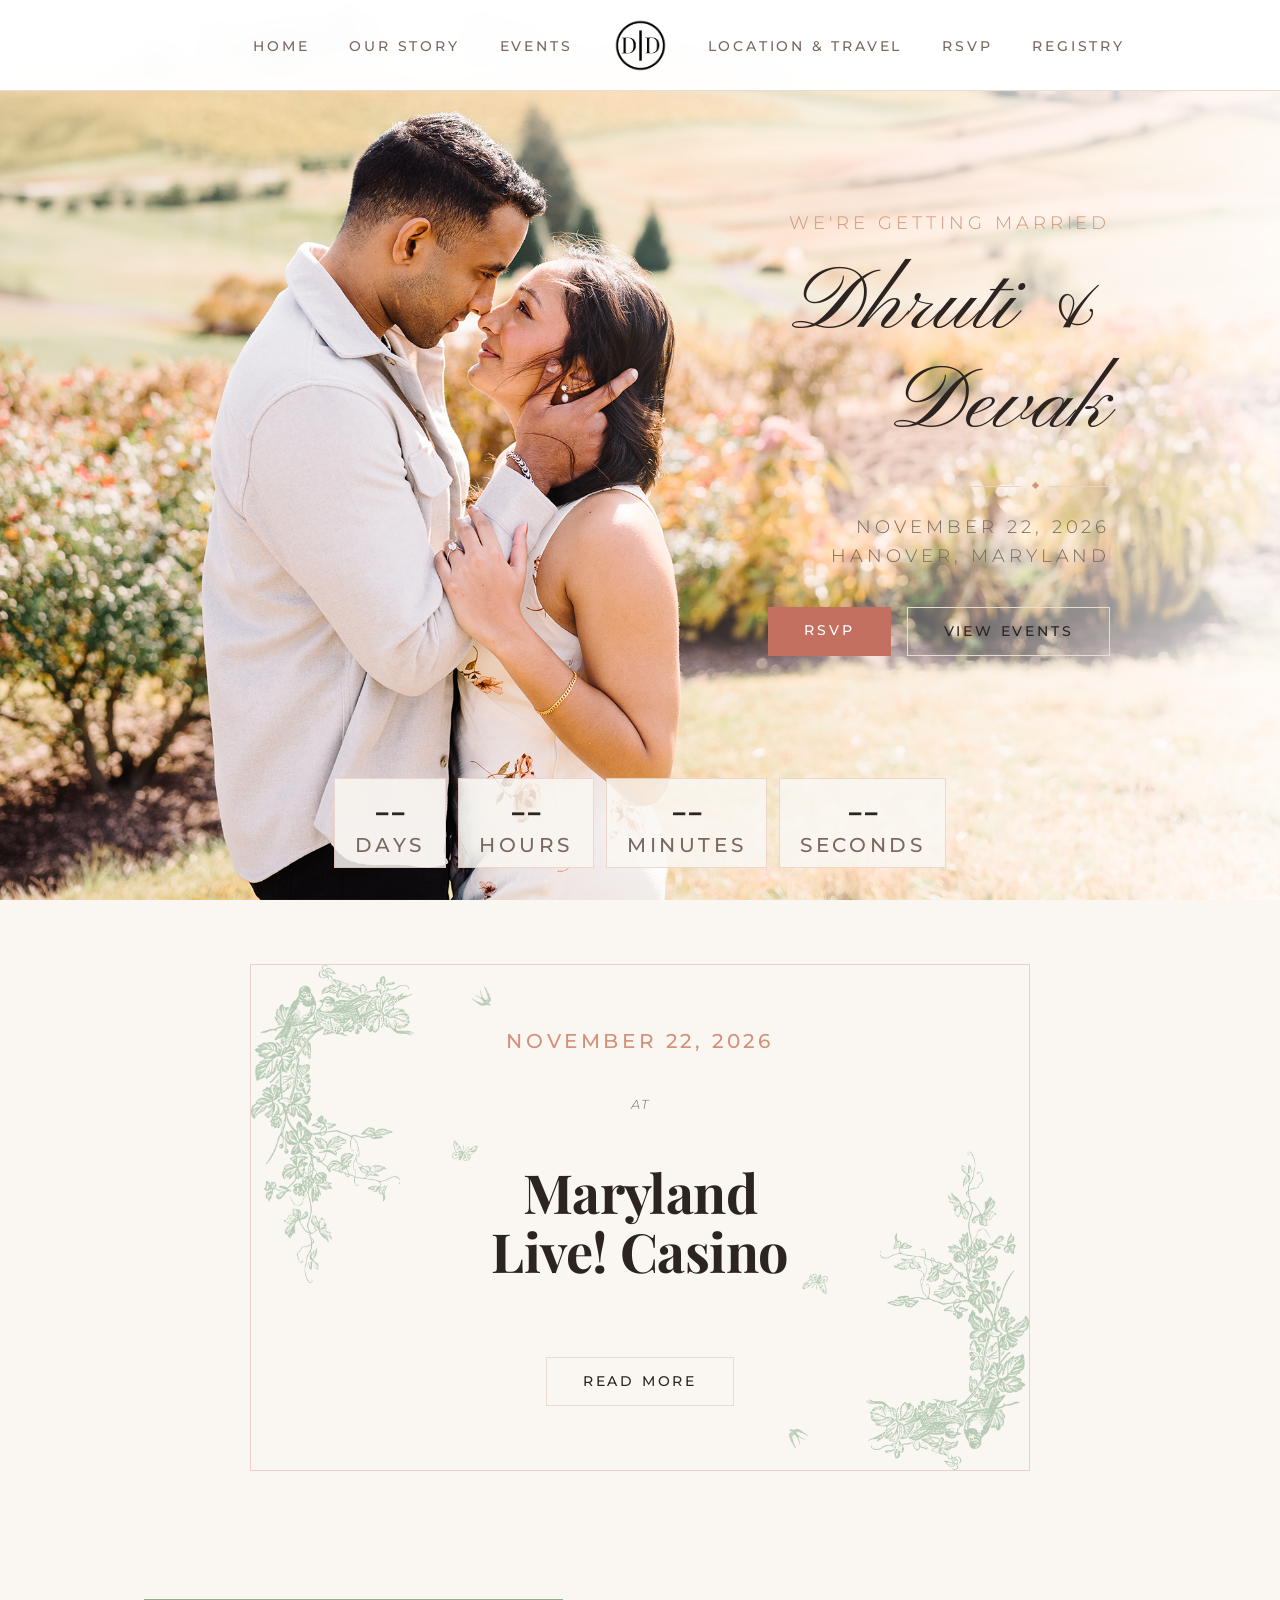
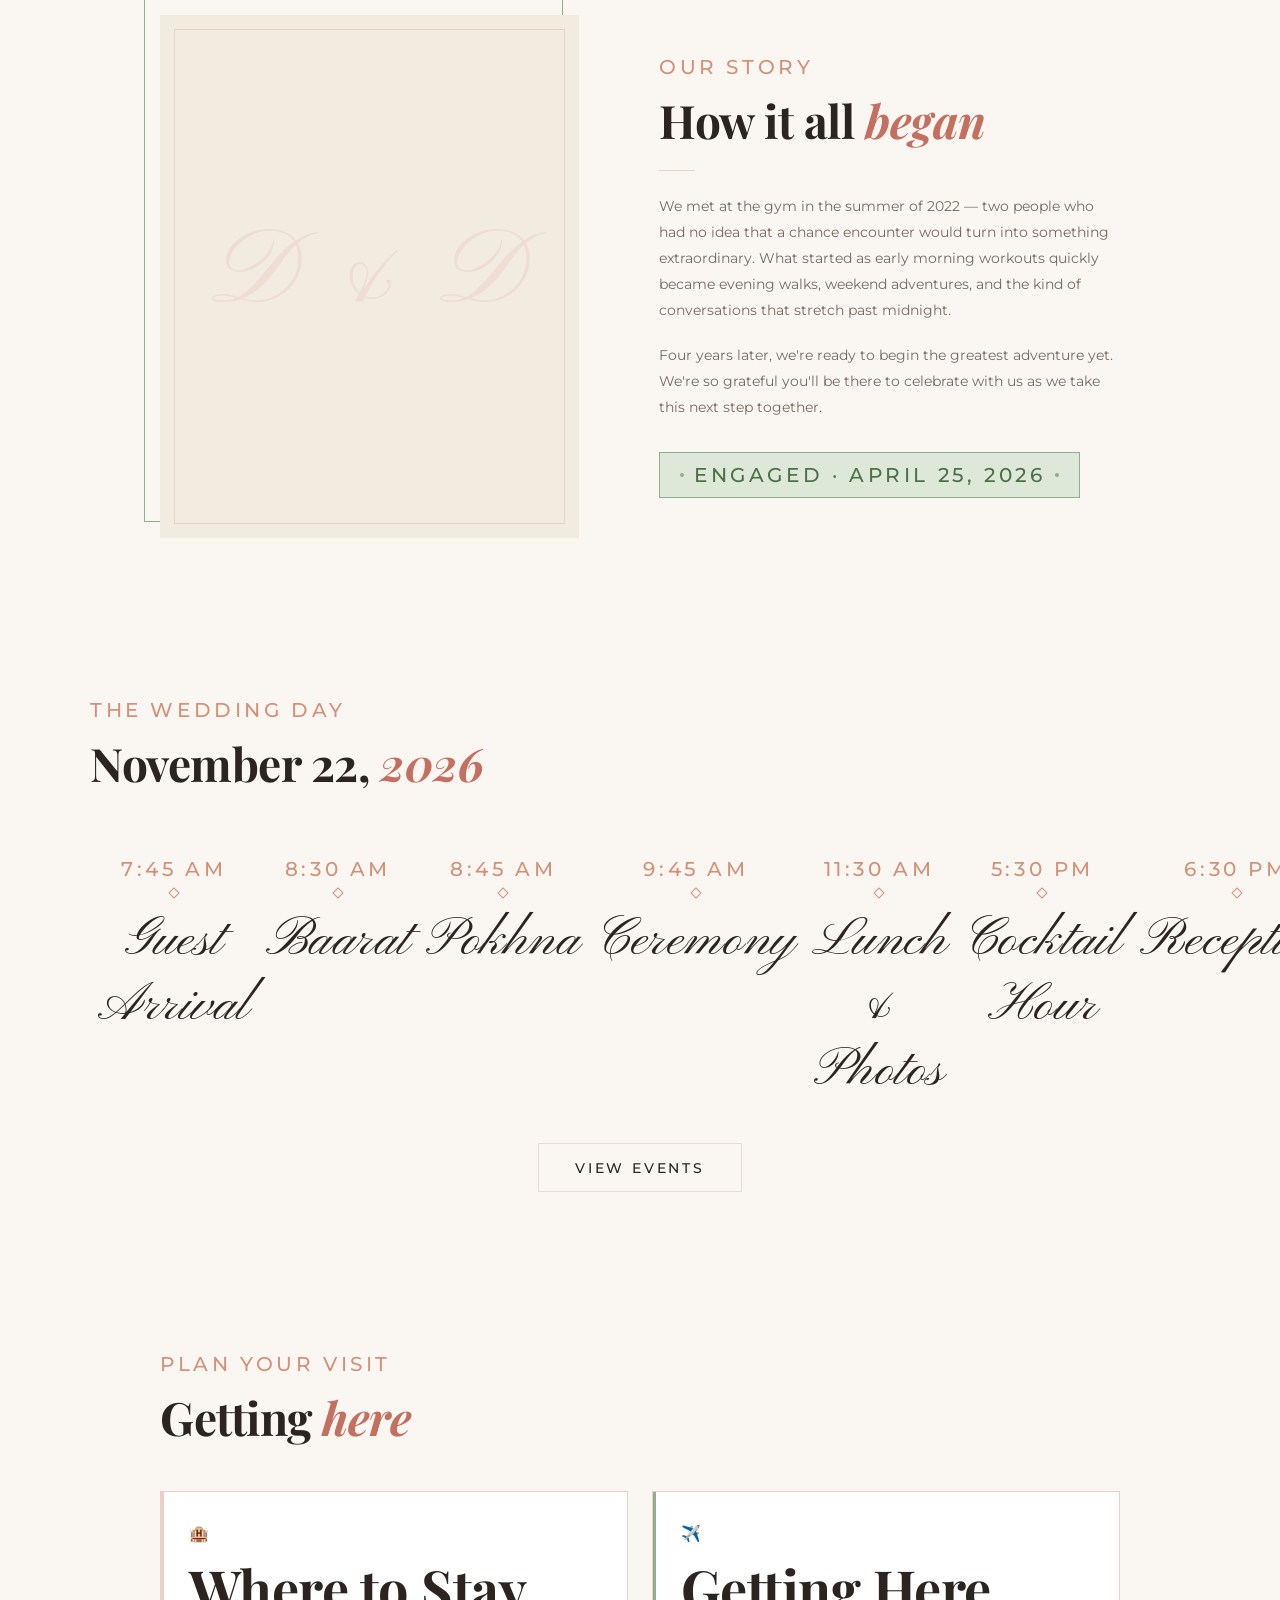
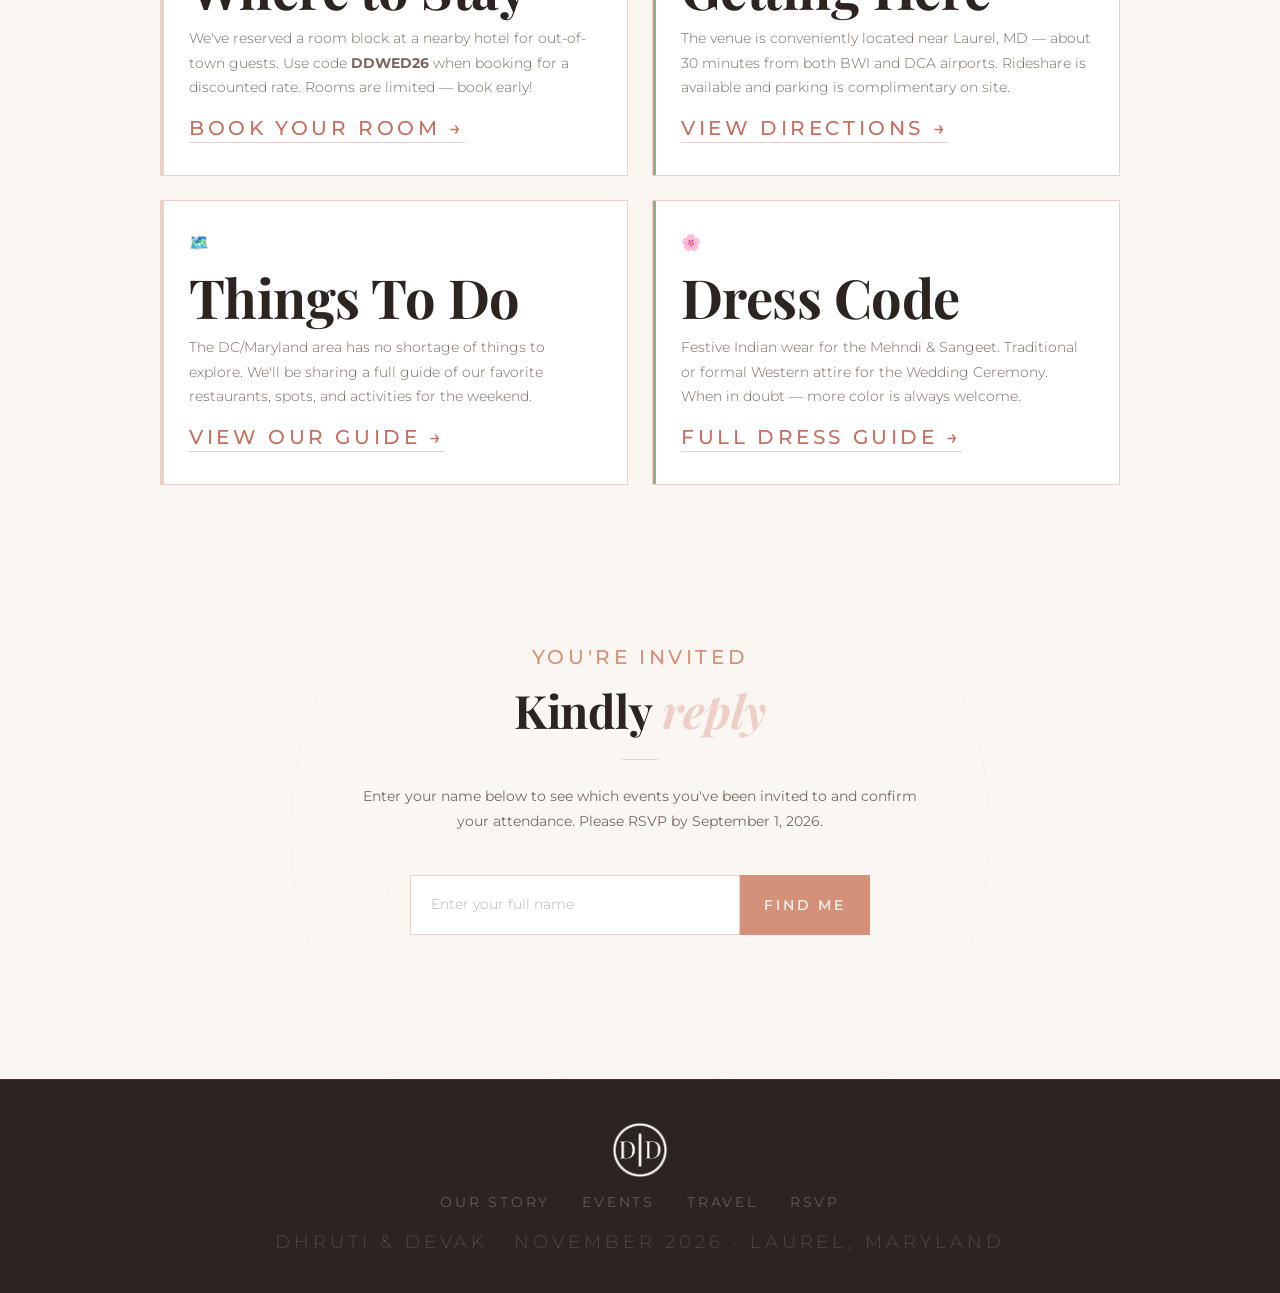
==== index.html @ 5deb4e86 "Added RSVP Events and Styling" ====
<!DOCTYPE html>
<html lang="en">
<head>
  <meta charset="UTF-8">
  <meta name="viewport" content="width=device-width, initial-scale=1.0">
  <title>Dhruti &amp; Devak</title>

  <link rel="preconnect" href="https://fonts.googleapis.com">
  <link rel="preconnect" href="https://fonts.gstatic.com" crossorigin>

  <link rel="stylesheet" href="css/styles.css">
  <link rel="stylesheet" href="css/index.css">
</head>
<body>

  <!-- NAV -->
  <nav>
    <ul class="nav-links nav-links--left">
      <li><a href="index.html" class="nav-link">Home</a></li>
      <li><a href="#story" class="nav-link">Our Story</a></li>
      <li><a href="events.html" class="nav-link">Events</a></li>
    </ul>
    <a href="#" class="nav-logo"><img src="images/gallery/logo.png" alt="D & D"></a>
    <ul class="nav-links nav-links--right">
      <li><a href="#travel" class="nav-link">Location &amp; Travel</a></li>
      <li><a href="rsvp.html" class="nav-link">RSVP</a></li>
      <li><a href="rsvp.html" class="nav-link">Registry</a></li>
    </ul>
  </nav>

  <!-- HERO -->
  <section class="hero">
    <div class="hero-bg"></div>
    <div class="hero-content">
      <span class="hero-eyebrow subtitle">We're getting married</span>
      <h1 class="hero-title title">Dhruti &amp; Devak</h1>
      <div class="hero-divider">
        <div class="hero-divider-line"></div>
        <div class="hero-divider-diamond"></div>
        <div class="hero-divider-line"></div>
      </div>
      <span class="hero-date subtitle">November 22, 2026</span>
      <span class="hero-location subtitle">Hanover, Maryland</span>
      <div class="hero-cta">
        <a href="rsvp.html" class="btn btn-primary btn-text">RSVP</a>
        <a href="events.html" class="btn btn-outline btn-text">View Events</a>
      </div>
    </div>
    <div class="countdown-bar">
      <div class="countdown-unit">
        <span class="countdown-num heading-sm" id="cd-days">--</span>
        <span class="countdown-label subheading">Days</span>
      </div>
      <div class="countdown-unit">
        <span class="countdown-num heading-sm" id="cd-hours">--</span>
        <span class="countdown-label subheading">Hours</span>
      </div>
      <div class="countdown-unit">
        <span class="countdown-num heading-sm" id="cd-mins">--</span>
        <span class="countdown-label subheading">Minutes</span>
      </div>
      <div class="countdown-unit">
        <span class="countdown-num heading-sm" id="cd-secs">--</span>
        <span class="countdown-label subheading">Seconds</span>
      </div>
    </div>
  </section>

  <!-- VENUE -->
  <section class="venue-section">
    <div class="venue-inner">
    <img class="venue-vine venue-vine--top" src="images/gallery/vines-a-alpha.png" alt="">
    <img class="venue-vine venue-vine--bottom" src="images/gallery/vines-a-alpha.png" alt="">
    <div class="venue-content">
      <span class="venue-date subheading reveal">November 22, 2026</span>
      <br>
      <span class="venue-at subheading reveal reveal-delay-1">at</span>
      <br>
      <h2 class="venue-name heading reveal reveal-delay-2">Maryland Live! Casino</h2>
      <br>
      <a href="events.html" class="btn btn-outline btn-text venue-btn reveal reveal-delay-3">Read More</a>
    </div>
    </div>
  </section>

  <!-- OUR STORY -->
  <section class="story-section" id="story">
    <div class="section-inner">
      <div class="story-grid">
        <div class="story-img reveal">
          <div class="story-img-frame">
            <img src="images/couple/KrystaNormanPhotography_DevakMurali_Proposal-50.jpg"
                 alt="Dhruti and Devak at the vineyard"
                 onerror="this.style.display='none'; this.parentElement.querySelector('.story-img-frame-placeholder').style.display='block';">
            <div class="story-img-frame-placeholder title" style="display:none;">D &amp; D</div>
          </div>
        </div>
        <div>
          <span class="eyebrow subheading reveal">Our Story</span>
          <h2 class="section-heading heading reveal">How it all <em>began</em></h2>
          <div class="thin-rule reveal"></div>
          <p class="body paragraph reveal">We met at the gym in the summer of 2022 — two people who had no idea that a chance encounter would turn into something extraordinary. What started as early morning workouts quickly became evening walks, weekend adventures, and the kind of conversations that stretch past midnight.</p>
          <br>
          <p class="body paragraph reveal reveal-delay-1">Four years later, we're ready to begin the greatest adventure yet. We're so grateful you'll be there to celebrate with us as we take this next step together.</p>
          <div class="story-date-badge reveal reveal-delay-2">
            <div class="badge-dot"></div>
            <span class="subheading">Engaged · April 25, 2026</span>
            <div class="badge-dot"></div>
          </div>
        </div>
      </div>
    </div>
  </section>

  <!-- EVENTS -->
  <section class="events-section" id="events">
    <div class="section-inner events-wide">
      <span class="eyebrow subheading reveal">The Wedding Day</span>
      <h2 class="section-heading heading reveal">November 22, <em>2026</em></h2>

      <div class="h-timeline reveal">

        <div class="h-timeline-item">
          <span class="h-tl-time subheading">7:45 AM</span>
          <div class="h-tl-node"><div class="h-tl-diamond"></div></div>
          <h3 class="h-tl-name title-lg">Guest Arrival</h3>
        </div>

        <div class="h-timeline-item">
          <span class="h-tl-time subheading">8:30 AM</span>
          <div class="h-tl-node"><div class="h-tl-diamond"></div></div>
          <h3 class="h-tl-name title-lg">Baarat</h3>
        </div>

        <div class="h-timeline-item">
          <span class="h-tl-time subheading">8:45 AM</span>
          <div class="h-tl-node"><div class="h-tl-diamond"></div></div>
          <h3 class="h-tl-name title-lg">Pokhna</h3>
        </div>

        <div class="h-timeline-item">
          <span class="h-tl-time subheading">9:45 AM</span>
          <div class="h-tl-node"><div class="h-tl-diamond"></div></div>
          <h3 class="h-tl-name title-lg">Ceremony</h3>
        </div>

        <div class="h-timeline-item">
          <span class="h-tl-time subheading">11:30 AM</span>
          <div class="h-tl-node"><div class="h-tl-diamond"></div></div>
          <h3 class="h-tl-name title-lg">Lunch &amp; Photos</h3>
        </div>

        <div class="h-timeline-item">
          <span class="h-tl-time subheading">5:30 PM</span>
          <div class="h-tl-node"><div class="h-tl-diamond"></div></div>
          <h3 class="h-tl-name title-lg">Cocktail Hour</h3>
        </div>

        <div class="h-timeline-item">
          <span class="h-tl-time subheading">6:30 PM</span>
          <div class="h-tl-node"><div class="h-tl-diamond"></div></div>
          <h3 class="h-tl-name title-lg">Reception</h3>
        </div>

      </div>

      <div class="events-cta reveal">
        <a href="events.html" class="btn btn-outline btn-text">View Events</a>
      </div>
    </div>
  </section>

  <!-- TRAVEL -->
  <section class="travel-section" id="travel">
    <div class="section-inner">
      <span class="eyebrow subheading reveal">Plan Your Visit</span>
      <h2 class="section-heading heading reveal">Getting <em>here</em></h2>
      <div class="travel-grid">

        <div class="travel-card reveal">
          <span class="travel-icon">🏨</span>
          <p class="travel-title heading">Where to Stay</p>
          <p class="travel-detail paragraph">We've reserved a room block at a nearby hotel for out-of-town guests. Use code <strong>DDWED26</strong> when booking for a discounted rate. Rooms are limited — book early!</p>
          <a href="#" class="travel-link subheading">Book your room →</a>
        </div>

        <div class="travel-card reveal reveal-delay-1">
          <span class="travel-icon">✈️</span>
          <p class="travel-title heading">Getting Here</p>
          <p class="travel-detail paragraph">The venue is conveniently located near Laurel, MD — about 30 minutes from both BWI and DCA airports. Rideshare is available and parking is complimentary on site.</p>
          <a href="#" class="travel-link subheading">View directions →</a>
        </div>

        <div class="travel-card reveal reveal-delay-2">
          <span class="travel-icon">🗺️</span>
          <p class="travel-title heading">Things To Do</p>
          <p class="travel-detail paragraph">The DC/Maryland area has no shortage of things to explore. We'll be sharing a full guide of our favorite restaurants, spots, and activities for the weekend.</p>
          <a href="#" class="travel-link subheading">View our guide →</a>
        </div>

        <div class="travel-card reveal reveal-delay-3">
          <span class="travel-icon">🌸</span>
          <p class="travel-title heading">Dress Code</p>
          <p class="travel-detail paragraph">Festive Indian wear for the Mehndi &amp; Sangeet. Traditional or formal Western attire for the Wedding Ceremony. When in doubt — more color is always welcome.</p>
          <a href="#" class="travel-link subheading">Full dress guide →</a>
        </div>

      </div>
    </div>
  </section>

  <!-- RSVP -->
  <section class="rsvp-section" id="rsvp">
    <div class="section-inner">
      <span class="eyebrow subheading reveal">You're invited</span>
      <h2 class="section-heading heading reveal">Kindly <em style="color:var(--blush);">reply</em></h2>
      <div class="thin-rule reveal"></div>
      <p class="body paragraph reveal">Enter your name below to see which events you've been invited to and confirm your attendance. Please RSVP by September 1, 2026.</p>
      <div class="rsvp-form reveal">
        <input class="rsvp-input paragraph" type="text" id="rsvp-name" placeholder="Enter your full name">
        <button class="rsvp-btn btn-text" onclick="lookupGuest()">Find me</button>
      </div>
      <div id="guest-result" class="paragraph"></div>
    </div>
  </section>

  <!-- FOOTER -->
  <footer>
    <span class="footer-logo"><img src="images/gallery/logo.png" alt="D & D"></span>
    <ul class="footer-links">
      <li><a href="#story" class="nav-link">Our Story</a></li>
      <li><a href="events.html" class="nav-link">Events</a></li>
      <li><a href="#travel" class="nav-link">Travel</a></li>
      <li><a href="rsvp.html" class="nav-link">RSVP</a></li>
    </ul>
    <p class="footer-text subtitle">Dhruti &amp; Devak · November 2026 · Laurel, Maryland</p>
  </footer>

  <script src="js/main.js"></script>
</body>
</html>
---- css/styles.css ----
@import url('https://fonts.googleapis.com/css2?family=Pinyon+Script&family=Playfair+Display:ital,wght@0,700;1,700&family=Montserrat:wght@300;400;500&display=swap');

:root {
  /* ── FONTS ── */
  --font-script:  'Pinyon Script', cursive;
  --font-display: 'Playfair Display', serif;
  --font-body:    'Montserrat', sans-serif;

  /* ── COLOR: Neutral ── */
  --white:      #FFFFFF;
  --ivory:      #FAF7F2;
  --linen:      #F2EBE0;
  --parchment:  #E8DDD0;
  --bark:       #2C2420;
  --mist:       #7A6860;

  /* ── COLOR: Pink / Rose ── */
  --petal:      #F7E8E4;
  --blush:      #EDCFC8;
  --dusty-rose: #D4917A;
  --deep-rose:  #C47060;

  /* ── COLOR: Apricot / Terracotta ── */
  --peach:      #FAEAD8;
  --apricot:    #E8B48A;
  --terracotta: #C4834A;
  --sienna:     #8C5230;

  /* ── COLOR: Sage / Green ── */
  --mist-green: #DDE8D8;
  --sage:       #8FAE8A;
  --garden:     #4A7248;
  --foliage:    #2C4A2A;

  --border: rgba(44,36,32,0.1);

  /* ── LETTER SPACING ── */
  --tracking-tight: 0.01em;
  --tracking-sm:    0.06em;
  --tracking-md:    0.12em;
  --tracking-lg:    0.14em;
  --tracking-xl:    0.16em;
  --tracking-2xl:   0.18em;
  --tracking-3xl:   0.20em;
  --tracking-4xl:   0.22em;
  --tracking-5xl:   0.24em;
  --tracking-6xl:   0.28em;

  /* ── LINE HEIGHTS ── */
  --leading-tightest: 1.05;
  --leading-tight:    1.1;
  --leading-snug:     1.2;
  --leading-normal:   1.75;
  --leading-relaxed:  1.8;
  --leading-loose:    1.85;
  --leading-looser:   1.9;
}

*, *::before, *::after {
  box-sizing: border-box;
  margin: 0;
  padding: 0;
}

html { scroll-behavior: smooth; }

body {
  font-family: var(--font-body);
  background: var(--ivory);
  color: var(--bark);
  overflow-x: hidden;
}

/* ── TYPOGRAPHY ── */

.title {
  font-family: var(--font-script);
  font-size: 108px;
  font-weight: 400;
  font-style: normal;
  line-height: var(--leading-tightest);
  letter-spacing: var(--tracking-tight);
}

.title-lg {
  font-family: var(--font-script);
  font-size: 54px;
  font-weight: 400;
  font-style: normal;
  line-height: var(--leading-snug);
  letter-spacing: var(--tracking-tight);
}

.subtitle {
  font-family: var(--font-body);
  font-size: 18px;
  font-weight: 300;
  letter-spacing: var(--tracking-4xl);
  text-transform: uppercase;
}

.heading {
  font-family: var(--font-display);
  font-size: 54px;
  font-weight: 700;
  line-height: var(--leading-tight);
  letter-spacing: -0.01em;
}

.heading-sm {
  font-family: var(--font-display);
  font-size: 34px;
  font-weight: 700;
  line-height: var(--leading-snug);
  letter-spacing: -0.01em;
}

.subheading {
  font-family: var(--font-body);
  font-size: 20px;
  font-weight: 500;
  letter-spacing: var(--tracking-2xl);
  text-transform: uppercase;
}

.paragraph {
  font-family: var(--font-body);
  font-size: 14px;
  font-weight: 400;
  line-height: var(--leading-loose);
}

/* ── ANIMATIONS ── */

@keyframes fadeUp {
  from { opacity: 0; transform: translateY(22px); }
  to   { opacity: 1; transform: translateY(0); }
}

.reveal {
  opacity: 0;
  transform: translateY(20px);
  transition: opacity 0.75s ease, transform 0.75s ease;
}
.reveal.visible        { opacity: 1; transform: translateY(0); }
.reveal.slide-left     { transform: translateX(-36px); }
.reveal.slide-right    { transform: translateX(36px); }
.reveal.slide-left.visible,
.reveal.slide-right.visible { opacity: 1; transform: translateX(0); }
.reveal-delay-1  { transition-delay: 0.1s; }
.reveal-delay-2  { transition-delay: 0.2s; }
.reveal-delay-3  { transition-delay: 0.3s; }
.reveal-delay-4  { transition-delay: 0.15s; }

/* ── NEW: Nav link text ── */
.nav-link {
  font-family: var(--font-body);
  font-size: 14px;
  font-weight: 500;
  letter-spacing: var(--tracking-3xl);
  text-transform: uppercase;
}

/* ── NEW: Button text ── */
.btn-text {
  font-family: var(--font-body);
  font-size: 14px;
  font-weight: 500;
  letter-spacing: var(--tracking-3xl);
  text-transform: uppercase;
}
---- css/index.css ----
/* ── FIXED BACKGROUND ── */

body {
  background: var(--ivory);
}

/* ── NAV ── */

nav {
  position: fixed;
  top: 0; left: 0; right: 0;
  z-index: 100;
  display: flex;
  align-items: center;
  justify-content: space-between;
  padding: 1.1rem 3rem;
  background: rgba(255,255,255,0.97);
  backdrop-filter: blur(14px);
  border-bottom: 1px solid var(--parchment);
}

.nav-logo {
  text-decoration: none;
  flex-shrink: 0;
  display: flex;
  align-items: center;
}

.nav-logo img {
  height: 55px;
  width: auto;
  display: block;
}

.nav-links {
  display: flex;
  gap: 2.5rem;
  list-style: none;
  flex: 1;
}

.nav-links--left  { justify-content: flex-end; padding-right: 2.5rem; }
.nav-links--right { justify-content: flex-start; padding-left: 2.5rem; }

/* .nav-link: all type inherited */
.nav-links a {
  color: var(--mist);
  text-decoration: none;
  transition: color 0.2s;
}
.nav-links a:hover { color: var(--bark); }

/* ── HERO ── */

.hero {
  min-height: 100vh;
  display: flex;
  align-items: center;
  justify-content: flex-end;
  position: relative;
  overflow: hidden;
  background: transparent;
}

.hero-bg {
  position: fixed;
  inset: 0;
  z-index: -1;
  background-image: url('../images/couple/hero-bg-2.png');
  background-size: cover;
  background-position: left top;
  background-repeat: no-repeat;
}

.hero-content {
  position: relative;
  z-index: 2;
  text-align: right;
  padding: 6rem 3rem 6rem 0;
  margin-right: 7vw;
  max-width: 560px;
}

/* .subheading: font-family, font-weight, text-transform inherited; override size + tracking */
.hero-eyebrow {
  color: var(--dusty-rose);
  margin-bottom: 1.5rem;
  display: block;
  opacity: 0;
  animation: fadeUp 0.8s ease 0.2s forwards;
}

/* .title: font-family, font-weight, letter-spacing inherited; override size + line-height */
.hero-title {
  font-size: clamp(56px, 7vw, 104px);
  line-height: var(--leading-tight);
  color: var(--bark);
  opacity: 0;
  animation: fadeUp 1s ease 0.4s forwards;
  margin-bottom: 0;
}

.hero-divider {
  display: flex;
  align-items: center;
  justify-content: flex-end;
  gap: 12px;
  margin: 1.75rem 0;
  opacity: 0;
  animation: fadeUp 0.8s ease 0.65s forwards;
}

.hero-divider-line {
  width: 60px;
  height: 0.5px;
  background: var(--blush);
}

.hero-divider-diamond {
  width: 5px;
  height: 5px;
  background: var(--dusty-rose);
  transform: rotate(45deg);
  flex-shrink: 0;
}

/* .subtitle: font-family, font-weight, text-transform inherited; override size + tracking */
.hero-date {
  color: var(--mist);
  display: block;
  opacity: 0;
  animation: fadeUp 0.8s ease 0.8s forwards;
  margin-bottom: 0.4rem;
}

/* .subtitle: font-family, font-weight, text-transform inherited; override size + tracking */
.hero-location {
  color: var(--mist);
  display: block;
  opacity: 0;
  animation: fadeUp 0.8s ease 0.9s forwards;
}

.hero-cta {
  margin-top: 2.5rem;
  display: flex;
  gap: 1rem;
  justify-content: flex-end;
  opacity: 0;
  animation: fadeUp 0.8s ease 1.1s forwards;
}

/* ── BUTTONS ── */

/* .btn-text: all type inherited */
.btn {
  display: inline-block;
  text-decoration: none;
  padding: 0.9rem 2.25rem;
  transition: background 0.25s, color 0.25s, border-color 0.25s;
  cursor: pointer;
  border: none;
}

.btn-primary {
  background: var(--deep-rose);
  color: var(--white);
}
.btn-primary:hover { background: var(--dusty-rose); }

.btn-outline {
  background: transparent;
  color: var(--bark);
  border: 0.5px solid var(--parchment);
}
.btn-outline:hover { border-color: var(--dusty-rose); color: var(--deep-rose); }

/* ── COUNTDOWN ── */

.countdown-bar {
  position: absolute;
  bottom: 0;
  left: 0;
  right: 0;
  z-index: 2;
  display: flex;
  justify-content: center;
  gap: 0.75rem;
  padding-bottom: 2rem;
}

.countdown-unit {
  display: flex;
  flex-direction: column;
  align-items: center;
  padding: 0.6rem 1.25rem;
  border: 0.5px solid rgba(212,145,122,0.3);
  background: rgba(250,247,242,0.85);
  min-width: 72px;
}

/* Typography: .heading-md in styles.css */
.countdown-num {
  color: var(--bark);
  display: block;
}

/* Typography: .subheading in styles.css */
.countdown-label {
  color: var(--mist);
  display: block;
  margin-top: 4px;
}

/* ── VENUE ── */

.venue-section {
  background: url('../images/couple/hero-bg-2.png') left top / cover no-repeat fixed;
  padding: 4rem 2rem 5rem;
  text-align: center;
}

.venue-inner {
  position: relative;
  max-width: 780px;
  margin: 0 auto;
  border: 0.5px solid var(--blush);
  background: var(--ivory);
  overflow: hidden;
  z-index: 2;
}

.venue-vine {
  position: absolute;
  width: 240px;
  pointer-events: none;
  filter: brightness(0) invert(1) sepia(1) saturate(4) hue-rotate(50deg) brightness(0.7);
  opacity: 0.65;
}

.venue-vine--top  { top: 0; left: 0; }
.venue-vine--bottom { bottom: 0; right: 0; transform: rotate(180deg); }

.venue-content {
  position: relative;
  z-index: 1;
  display: flex;
  flex-direction: column;
  align-items: center;
  gap: 0.75rem;
  padding: 4rem 220px;
}

.venue-date { color: var(--dusty-rose); }

.venue-at {
  font-family: var(--font-body);
  font-size: 13px;
  font-weight: 300;
  font-style: italic;
  letter-spacing: 0.04em;
  color: var(--mist);
}

.venue-name {
  color: var(--bark);
  margin: 0.5rem 0 2rem;
}

/* ── SHARED SECTION STYLES ── */

section { padding: 4rem 2rem 6rem; }

.section-inner {
  max-width: 960px;
  margin: 0 auto;
}

/* .subheading: font-family, font-weight, text-transform inherited; override size + tracking */
.eyebrow {
  color: var(--dusty-rose);
  display: block;
  margin-bottom: 1rem;
}

/* .heading: font-family, font-weight, line-height, letter-spacing inherited; override size */
.section-heading {
  font-size: clamp(30px, 4vw, 46px);
  color: var(--bark);
  margin-bottom: 1.5rem;
}
.section-heading em {
  font-style: italic;
  color: var(--deep-rose);
}

.thin-rule {
  width: 36px;
  height: 0.5px;
  background: var(--blush);
  margin: 1.5rem 0;
}

/* .paragraph: font-family, font-weight inherited; override size + line-height */
p.body {
  color: var(--mist);
  max-width: 580px;
}

/* ── PHOTO STRIP ── */

.photo-strip {
  background: var(--ivory);
  padding: 0;
  overflow: hidden;
}

.photo-strip-inner {
  display: grid;
  grid-template-columns: 1fr 1.6fr 1fr;
  height: 380px;
}

.photo-block {
  position: relative;
  overflow: hidden;
  background: var(--parchment);
  display: flex;
  align-items: center;
  justify-content: center;
}

.photo-block img {
  width: 100%;
  height: 100%;
  object-fit: cover;
  object-position: center top;
  display: block;
}

/* .title: font-family inherited; override size + color */
.photo-placeholder {
  color: var(--blush);
  opacity: 0.7;
  text-align: center;
  padding: 1rem;
}

.photo-caption {
  position: absolute;
  bottom: 1.5rem;
  left: 50%;
  transform: translateX(-50%);
  background: rgba(250,247,242,0.9);
  backdrop-filter: blur(6px);
  padding: 0.6rem 1.5rem;
  white-space: nowrap;
}

/* .title: font-family inherited; override size + color */
.photo-caption span {
  color: var(--bark);
}

/* ── OUR STORY ── */

.story-section { background: var(--ivory); }

.story-grid {
  display: grid;
  grid-template-columns: 1fr 1.1fr;
  gap: 5rem;
  align-items: center;
}

.story-img { position: relative; }

.story-img-frame {
  aspect-ratio: 4/5;
  background: var(--linen);
  position: relative;
  overflow: hidden;
  display: flex;
  align-items: center;
  justify-content: center;
}

.story-img-frame img {
  width: 100%;
  height: 100%;
  object-fit: cover;
  object-position: center top;
}

/* .title: font-family inherited; override size + color */
.story-img-frame-placeholder {
  color: var(--blush);
  opacity: 0.5;
}

.story-img-frame::after {
  content: '';
  position: absolute;
  inset: 14px;
  border: 0.5px solid rgba(212,145,122,0.3);
  pointer-events: none;
}

.story-img::before {
  content: '';
  position: absolute;
  top: -16px;
  left: -16px;
  right: 16px;
  bottom: 16px;
  border: 0.5px solid var(--sage);
  z-index: -1;
}

.story-date-badge {
  display: inline-flex;
  align-items: center;
  gap: 10px;
  margin-top: 2rem;
  padding: 0.6rem 1.25rem;
  background: var(--mist-green);
  border: 0.5px solid var(--sage);
}

/* .subheading: font-family, font-weight, text-transform inherited; override size + color */
.story-date-badge span {
  color: var(--garden);
}

.badge-dot {
  width: 4px;
  height: 4px;
  border-radius: 50%;
  background: var(--sage);
  flex-shrink: 0;
}

/* ── EVENTS ── */

.events-section { background: var(--ivory); }

.events-wide { max-width: 1100px; }

.h-timeline {
  position: relative;
  display: flex;
  justify-content: space-between;
  margin: 3.5rem 0 2.5rem;
}

.h-timeline::before {
  content: '';
  position: absolute;
  left: 0;
  right: 0;
  top: calc(2.75rem + 4px);
  height: 0.5px;
  background: linear-gradient(
    to right,
    transparent,
    var(--blush) 3%,
    var(--blush) 97%,
    transparent
  );
  z-index: 0;
}

.h-timeline-item {
  flex: 1;
  display: flex;
  flex-direction: column;
  align-items: center;
  padding: 0 0.5rem;
}

.h-tl-time {
  height: 2.75rem;
  display: flex;
  align-items: flex-end;
  padding-bottom: 0.5rem;
  text-align: center;
  color: var(--dusty-rose);
}

.h-tl-node {
  position: relative;
  z-index: 1;
  display: flex;
  align-items: center;
  justify-content: center;
  flex-shrink: 0;
}

.h-tl-diamond {
  width: 8px;
  height: 8px;
  background: var(--ivory);
  border: 1px solid var(--dusty-rose);
  transform: rotate(45deg);
}

.h-tl-name {
  padding-top: 0.75rem;
  text-align: center;
  color: var(--bark);
}

.events-cta {
  text-align: center;
  margin-top: 1rem;
}

/* ── TRAVEL ── */

.travel-section { background: var(--ivory); }

.travel-grid {
  display: grid;
  grid-template-columns: 1fr 1fr;
  gap: 1.5rem;
  margin-top: 3rem;
}

.travel-card {
  padding: 2rem 1.75rem;
  border: 0.5px solid var(--blush);
  background: var(--white);
  position: relative;
  overflow: hidden;
  transition: background 0.2s;
}
.travel-card:hover { background: var(--petal); }

.travel-card::before {
  content: '';
  position: absolute;
  top: 0; left: 0;
  width: 3px;
  height: 100%;
  background: var(--blush);
}
.travel-card:nth-child(2)::before { background: var(--sage); }
.travel-card:nth-child(3)::before { background: var(--blush); }
.travel-card:nth-child(4)::before { background: var(--sage); }

.travel-icon {
  margin-bottom: 1rem;
  display: block;
}

/* .heading: font-family, font-weight inherited; override size */
.travel-title {
  color: var(--bark);
  margin-bottom: 0.5rem;
}

/* .paragraph: font-family inherited; override size, font-weight, line-height */
.travel-detail {

  font-weight: 300;
  line-height: var(--leading-normal);
  color: var(--mist);
}

/* .subheading: font-family, font-weight, text-transform inherited; override size + tracking */
.travel-link {
  display: inline-block;
  margin-top: 1rem;
  color: var(--deep-rose);
  text-decoration: none;
  border-bottom: 0.5px solid var(--blush);
  padding-bottom: 2px;
  transition: color 0.2s;
}
.travel-link:hover { color: var(--bark); }

/* ── RSVP ── */

.rsvp-section {
  background: var(--ivory);
  text-align: center;
  position: relative;
  overflow: hidden;
}

.rsvp-section::before {
  content: '';
  position: absolute;
  width: 700px;
  height: 700px;
  border-radius: 50%;
  border: 0.5px solid rgba(212,145,122,0.1);
  top: 50%; left: 50%;
  transform: translate(-50%, -50%);
}

.rsvp-section::after {
  content: '';
  position: absolute;
  width: 520px;
  height: 520px;
  border-radius: 50%;
  border: 0.5px solid rgba(212,145,122,0.08);
  top: 50%; left: 50%;
  transform: translate(-50%, -50%);
}

.rsvp-section .section-inner  { position: relative; z-index: 1; }
.rsvp-section .eyebrow         { color: var(--dusty-rose); }
.rsvp-section .section-heading { color: var(--bark); }
.rsvp-section .thin-rule       { background: var(--blush); margin: 1.5rem auto; }
.rsvp-section p.body           { color: var(--mist); margin: 0 auto 2.5rem; }

.rsvp-form {
  display: flex;
  max-width: 460px;
  margin: 0 auto 1rem;
}

/* .paragraph: font-family, font-weight inherited; override size, weight, tracking
   font-family explicitly set — inputs don't inherit by default */
.rsvp-input {
  flex: 1;
  font-family: var(--font-body);
  font-weight: 300;
  padding: 1rem 1.25rem;
  border: 0.5px solid var(--blush);
  background: var(--white);
  color: var(--bark);
  outline: none;
  transition: border-color 0.2s;
}
.rsvp-input::placeholder { color: var(--mist); opacity: 0.5; }
.rsvp-input:focus         { border-color: var(--dusty-rose); }

/* .btn-text: all type inherited
   font-family explicitly set — buttons don't inherit by default */
.rsvp-btn {
  font-family: var(--font-body);
  padding: 1rem 1.5rem;
  background: var(--dusty-rose);
  color: var(--white);
  border: none;
  cursor: pointer;
  white-space: nowrap;
  transition: background 0.2s;
}
.rsvp-btn:hover { background: var(--deep-rose); }

/* .paragraph: font-family, font-weight inherited; override size + tracking */
#guest-result {
  min-height: 32px;
  font-weight: 300;
  color: var(--apricot);
  margin-top: 0.75rem;
}

/* ── FOOTER ── */

footer {
  background: var(--bark);
  border-top: 0.5px solid rgba(237,207,200,0.08);
  padding: 2.5rem 2rem;
  text-align: center;
}

/* .title: font-family inherited; override size + color */
.footer-logo {
  display: block;
  margin-bottom: 0.75rem;
}

.footer-logo img {
  height: 60px;
  width: auto;
  display: block;
  margin: 0 auto;
  filter: brightness(0) invert(1);
}

.footer-links {
  display: flex;
  justify-content: center;
  gap: 2rem;
  list-style: none;
  margin-bottom: 1.25rem;
}

/* .nav-link: all type inherited; override font-weight + tracking for footer variant */
.footer-links a {
  font-weight: 400;
  color: rgba(232,221,208,0.3);
  text-decoration: none;
  transition: color 0.2s;
}
.footer-links a:hover { color: rgba(232,221,208,0.7); }

/* .subtitle: font-family, font-weight, text-transform inherited; override size + tracking */
.footer-text {

  color: rgba(232,221,208,0.2);
}
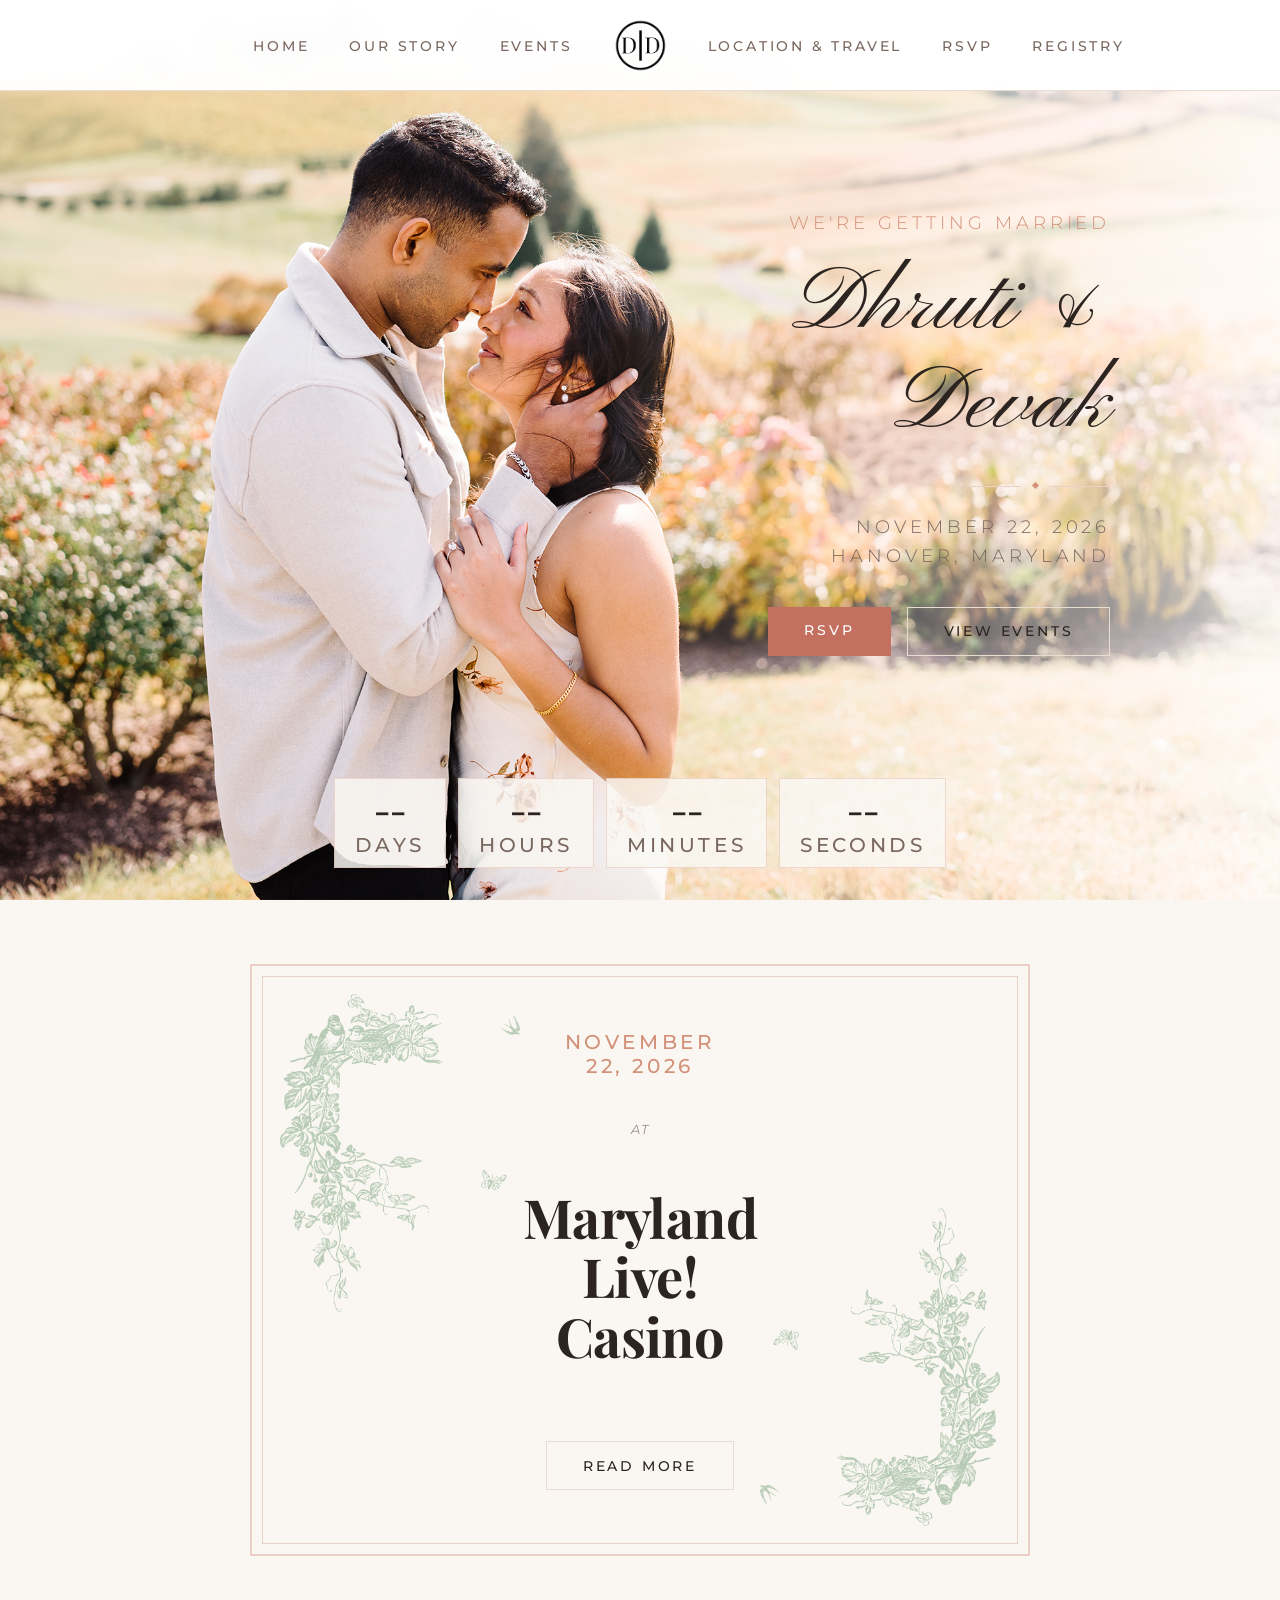
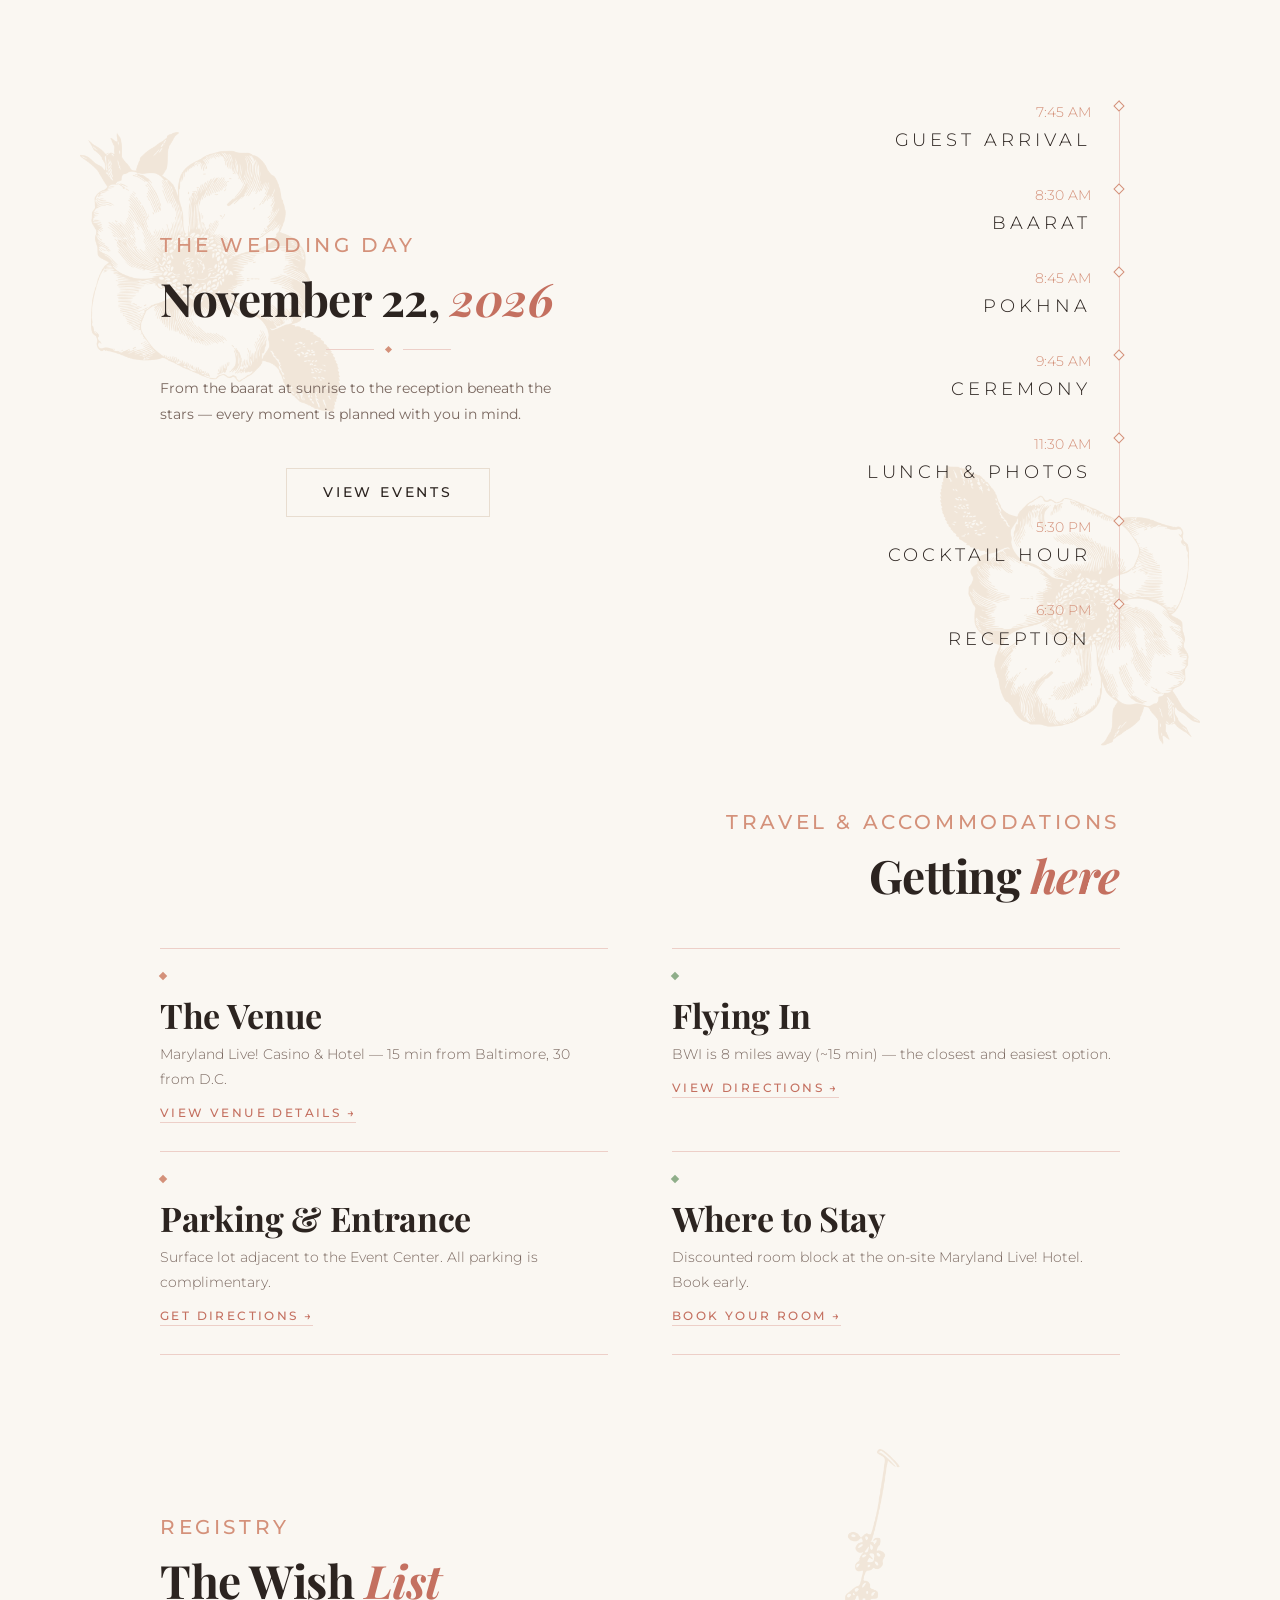
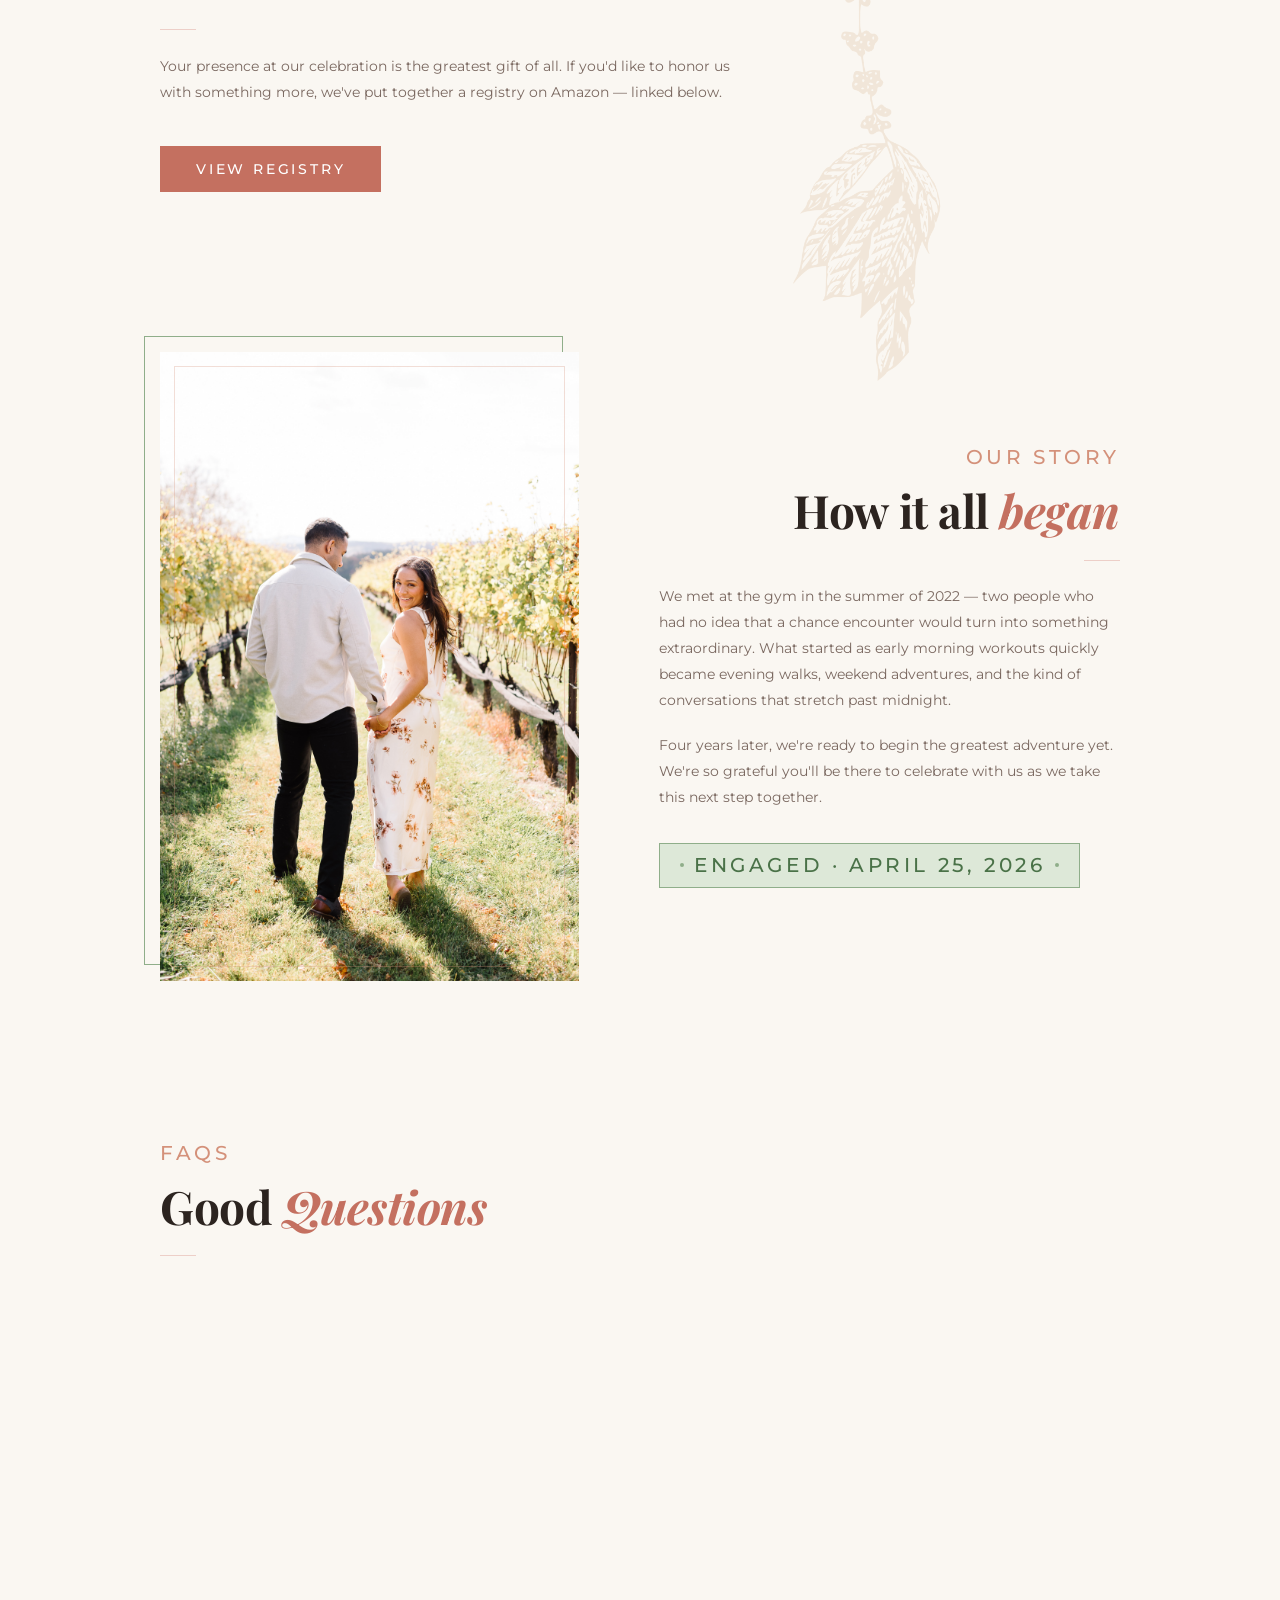
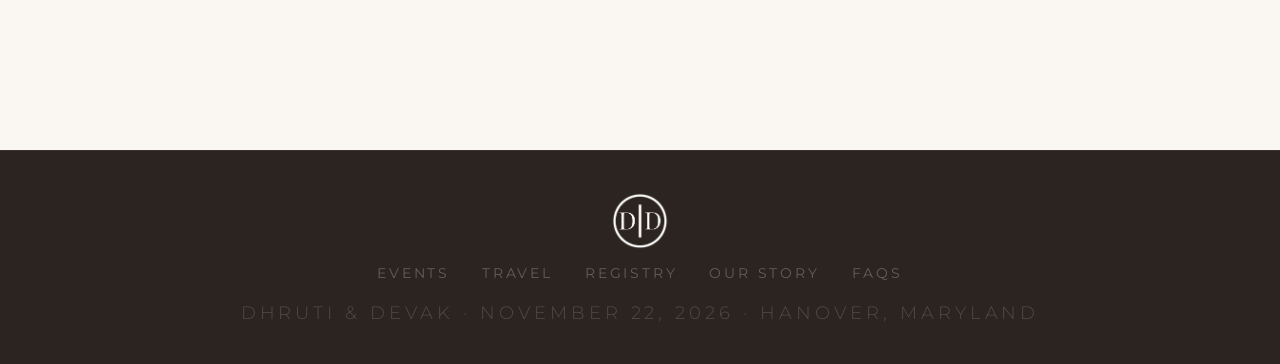
==== commit 2dcbb85b: "Majority of page except story and registry complete" ====
--- a/index.html
+++ b/index.html
@@ -17,14 +17,14 @@
   <nav>
     <ul class="nav-links nav-links--left">
       <li><a href="index.html" class="nav-link">Home</a></li>
-      <li><a href="#story" class="nav-link">Our Story</a></li>
+      <li><a href="story.html" class="nav-link">Our Story</a></li>
       <li><a href="events.html" class="nav-link">Events</a></li>
     </ul>
     <a href="#" class="nav-logo"><img src="images/gallery/logo.png" alt="D & D"></a>
     <ul class="nav-links nav-links--right">
-      <li><a href="#travel" class="nav-link">Location &amp; Travel</a></li>
+      <li><a href="travel.html" class="nav-link">Location &amp; Travel</a></li>
       <li><a href="rsvp.html" class="nav-link">RSVP</a></li>
-      <li><a href="rsvp.html" class="nav-link">Registry</a></li>
+      <li><a href="registry.html" class="nav-link">Registry</a></li>
     </ul>
   </nav>
 
@@ -78,19 +78,155 @@
       <br>
       <h2 class="venue-name heading reveal reveal-delay-2">Maryland Live! Casino</h2>
       <br>
-      <a href="events.html" class="btn btn-outline btn-text venue-btn reveal reveal-delay-3">Read More</a>
-    </div>
+      <a href="travel.html" class="btn btn-outline btn-text venue-btn reveal reveal-delay-3">Read More</a>
+    </div>
+    </div>
+  </section>
+
+  <!-- EVENTS -->
+  <section class="events-section section--left" id="events">
+    <div class="section-inner">
+    <img class="events-flower events-flower--tl" src="images/gallery/flower-alpha.png" alt="">
+    <img class="events-flower events-flower--br" src="images/gallery/flower-alpha.png" alt="">
+      <div class="events-layout">
+
+        <div class="events-left">
+          <span class="eyebrow subheading reveal">The Wedding Day</span>
+          <h2 class="section-heading heading reveal">November 22, <em>2026</em></h2>
+          <div class="events-divider reveal">
+            <div class="events-divider-line"></div>
+            <div class="events-divider-diamond"></div>
+            <div class="events-divider-line"></div>
+          </div>
+          <p class="events-teaser paragraph reveal">From the baarat at sunrise to the reception beneath the stars — every moment is planned with you in mind.</p>
+          <div class="events-cta reveal reveal-delay-1">
+            <a href="events.html" class="btn btn-outline btn-text">View Events</a>
+          </div>
+        </div>
+
+        <div class="events-right">
+          <div class="v-timeline reveal">
+
+            <div class="v-timeline-item">
+              <div class="v-tl-node"><div class="v-tl-diamond"></div></div>
+              <div class="v-tl-content">
+                <span class="v-tl-time paragraph">7:45 AM</span>
+                <span class="v-tl-name subtitle">Guest Arrival</span>
+              </div>
+            </div>
+
+            <div class="v-timeline-item">
+              <div class="v-tl-node"><div class="v-tl-diamond"></div></div>
+              <div class="v-tl-content">
+                <span class="v-tl-time paragraph">8:30 AM</span>
+                <span class="v-tl-name subtitle">Baarat</span>
+              </div>
+            </div>
+
+            <div class="v-timeline-item">
+              <div class="v-tl-node"><div class="v-tl-diamond"></div></div>
+              <div class="v-tl-content">
+                <span class="v-tl-time paragraph">8:45 AM</span>
+                <span class="v-tl-name subtitle">Pokhna</span>
+              </div>
+            </div>
+
+            <div class="v-timeline-item">
+              <div class="v-tl-node"><div class="v-tl-diamond"></div></div>
+              <div class="v-tl-content">
+                <span class="v-tl-time paragraph">9:45 AM</span>
+                <span class="v-tl-name subtitle">Ceremony</span>
+              </div>
+            </div>
+
+            <div class="v-timeline-item">
+              <div class="v-tl-node"><div class="v-tl-diamond"></div></div>
+              <div class="v-tl-content">
+                <span class="v-tl-time paragraph">11:30 AM</span>
+                <span class="v-tl-name subtitle">Lunch &amp; Photos</span>
+              </div>
+            </div>
+
+            <div class="v-timeline-item">
+              <div class="v-tl-node"><div class="v-tl-diamond"></div></div>
+              <div class="v-tl-content">
+                <span class="v-tl-time paragraph">5:30 PM</span>
+                <span class="v-tl-name subtitle">Cocktail Hour</span>
+              </div>
+            </div>
+
+            <div class="v-timeline-item">
+              <div class="v-tl-node"><div class="v-tl-diamond"></div></div>
+              <div class="v-tl-content">
+                <span class="v-tl-time paragraph">6:30 PM</span>
+                <span class="v-tl-name subtitle">Reception</span>
+              </div>
+            </div>
+
+          </div>
+        </div>
+
+      </div>
+    </div>
+  </section>
+
+  <!-- TRAVEL -->
+  <section class="travel-section section--right" id="travel">
+    <div class="section-inner">
+      <span class="eyebrow subheading reveal">Travel &amp; Accommodations</span>
+      <h2 class="section-heading heading reveal">Getting <em>here</em></h2>
+      <div class="travel-grid">
+
+        <a href="travel.html#venue" class="travel-card reveal">
+          <p class="travel-title heading-sm">The Venue</p>
+          <p class="travel-detail paragraph">Maryland Live! Casino &amp; Hotel — 15 min from Baltimore, 30 from D.C.</p>
+          <span class="travel-link">View venue details →</span>
+        </a>
+
+        <a href="travel.html#directions" class="travel-card reveal reveal-delay-1">
+          <p class="travel-title heading-sm">Flying In</p>
+          <p class="travel-detail paragraph">BWI is 8 miles away (~15 min) — the closest and easiest option.</p>
+          <span class="travel-link">View directions →</span>
+        </a>
+
+        <a href="travel.html#parking" class="travel-card reveal reveal-delay-2">
+          <p class="travel-title heading-sm">Parking &amp; Entrance</p>
+          <p class="travel-detail paragraph">Surface lot adjacent to the Event Center. All parking is complimentary.</p>
+          <span class="travel-link">Get directions →</span>
+        </a>
+
+        <a href="travel.html#stay" class="travel-card reveal reveal-delay-3">
+          <p class="travel-title heading-sm">Where to Stay</p>
+          <p class="travel-detail paragraph">Discounted room block at the on-site Maryland Live! Hotel. Book early.</p>
+          <span class="travel-link">Book your room →</span>
+        </a>
+
+      </div>
+    </div>
+  </section>
+
+  <!-- REGISTRY -->
+  <section class="registry-section section--left" id="registry">
+    <div class="section-inner">
+      <img class="registry-vine" src="images/gallery/vines-b-alpha.png" alt="">
+      <span class="eyebrow subheading reveal">Registry</span>
+      <h2 class="section-heading heading reveal">The Wish <em>List</em></h2>
+      <div class="thin-rule reveal"></div>
+      <p class="body paragraph reveal">Your presence at our celebration is the greatest gift of all. If you'd like to honor us with something more, we've put together a registry on Amazon — linked below.</p>
+      <div class="registry-links reveal reveal-delay-1">
+        <a href="registry.html" class="btn btn-primary btn-text">View Registry</a>
+      </div>
     </div>
   </section>
 
   <!-- OUR STORY -->
-  <section class="story-section" id="story">
+  <section class="story-section section--right" id="story">
     <div class="section-inner">
       <div class="story-grid">
         <div class="story-img reveal">
           <div class="story-img-frame">
-            <img src="images/couple/KrystaNormanPhotography_DevakMurali_Proposal-50.jpg"
-                 alt="Dhruti and Devak at the vineyard"
+            <img src="images/couple/couple-walking.png"
+                 alt="Dhruti and Devak"
                  onerror="this.style.display='none'; this.parentElement.querySelector('.story-img-frame-placeholder').style.display='block';">
             <div class="story-img-frame-placeholder title" style="display:none;">D &amp; D</div>
           </div>
@@ -112,115 +248,40 @@
     </div>
   </section>
 
-  <!-- EVENTS -->
-  <section class="events-section" id="events">
-    <div class="section-inner events-wide">
-      <span class="eyebrow subheading reveal">The Wedding Day</span>
-      <h2 class="section-heading heading reveal">November 22, <em>2026</em></h2>
-
-      <div class="h-timeline reveal">
-
-        <div class="h-timeline-item">
-          <span class="h-tl-time subheading">7:45 AM</span>
-          <div class="h-tl-node"><div class="h-tl-diamond"></div></div>
-          <h3 class="h-tl-name title-lg">Guest Arrival</h3>
-        </div>
-
-        <div class="h-timeline-item">
-          <span class="h-tl-time subheading">8:30 AM</span>
-          <div class="h-tl-node"><div class="h-tl-diamond"></div></div>
-          <h3 class="h-tl-name title-lg">Baarat</h3>
-        </div>
-
-        <div class="h-timeline-item">
-          <span class="h-tl-time subheading">8:45 AM</span>
-          <div class="h-tl-node"><div class="h-tl-diamond"></div></div>
-          <h3 class="h-tl-name title-lg">Pokhna</h3>
-        </div>
-
-        <div class="h-timeline-item">
-          <span class="h-tl-time subheading">9:45 AM</span>
-          <div class="h-tl-node"><div class="h-tl-diamond"></div></div>
-          <h3 class="h-tl-name title-lg">Ceremony</h3>
-        </div>
-
-        <div class="h-timeline-item">
-          <span class="h-tl-time subheading">11:30 AM</span>
-          <div class="h-tl-node"><div class="h-tl-diamond"></div></div>
-          <h3 class="h-tl-name title-lg">Lunch &amp; Photos</h3>
-        </div>
-
-        <div class="h-timeline-item">
-          <span class="h-tl-time subheading">5:30 PM</span>
-          <div class="h-tl-node"><div class="h-tl-diamond"></div></div>
-          <h3 class="h-tl-name title-lg">Cocktail Hour</h3>
-        </div>
-
-        <div class="h-timeline-item">
-          <span class="h-tl-time subheading">6:30 PM</span>
-          <div class="h-tl-node"><div class="h-tl-diamond"></div></div>
-          <h3 class="h-tl-name title-lg">Reception</h3>
-        </div>
-
-      </div>
-
-      <div class="events-cta reveal">
-        <a href="events.html" class="btn btn-outline btn-text">View Events</a>
-      </div>
-    </div>
-  </section>
-
-  <!-- TRAVEL -->
-  <section class="travel-section" id="travel">
-    <div class="section-inner">
-      <span class="eyebrow subheading reveal">Plan Your Visit</span>
-      <h2 class="section-heading heading reveal">Getting <em>here</em></h2>
-      <div class="travel-grid">
-
-        <div class="travel-card reveal">
-          <span class="travel-icon">🏨</span>
-          <p class="travel-title heading">Where to Stay</p>
-          <p class="travel-detail paragraph">We've reserved a room block at a nearby hotel for out-of-town guests. Use code <strong>DDWED26</strong> when booking for a discounted rate. Rooms are limited — book early!</p>
-          <a href="#" class="travel-link subheading">Book your room →</a>
-        </div>
-
-        <div class="travel-card reveal reveal-delay-1">
-          <span class="travel-icon">✈️</span>
-          <p class="travel-title heading">Getting Here</p>
-          <p class="travel-detail paragraph">The venue is conveniently located near Laurel, MD — about 30 minutes from both BWI and DCA airports. Rideshare is available and parking is complimentary on site.</p>
-          <a href="#" class="travel-link subheading">View directions →</a>
-        </div>
-
-        <div class="travel-card reveal reveal-delay-2">
-          <span class="travel-icon">🗺️</span>
-          <p class="travel-title heading">Things To Do</p>
-          <p class="travel-detail paragraph">The DC/Maryland area has no shortage of things to explore. We'll be sharing a full guide of our favorite restaurants, spots, and activities for the weekend.</p>
-          <a href="#" class="travel-link subheading">View our guide →</a>
-        </div>
-
-        <div class="travel-card reveal reveal-delay-3">
-          <span class="travel-icon">🌸</span>
-          <p class="travel-title heading">Dress Code</p>
-          <p class="travel-detail paragraph">Festive Indian wear for the Mehndi &amp; Sangeet. Traditional or formal Western attire for the Wedding Ceremony. When in doubt — more color is always welcome.</p>
-          <a href="#" class="travel-link subheading">Full dress guide →</a>
-        </div>
-
-      </div>
-    </div>
-  </section>
-
-  <!-- RSVP -->
-  <section class="rsvp-section" id="rsvp">
-    <div class="section-inner">
-      <span class="eyebrow subheading reveal">You're invited</span>
-      <h2 class="section-heading heading reveal">Kindly <em style="color:var(--blush);">reply</em></h2>
+  <!-- FAQs -->
+  <section class="faq-section section--left" id="faq">
+    <div class="section-inner">
+      <span class="eyebrow subheading reveal">FAQs</span>
+      <h2 class="section-heading heading reveal">Good <em>Questions</em></h2>
       <div class="thin-rule reveal"></div>
-      <p class="body paragraph reveal">Enter your name below to see which events you've been invited to and confirm your attendance. Please RSVP by September 1, 2026.</p>
-      <div class="rsvp-form reveal">
-        <input class="rsvp-input paragraph" type="text" id="rsvp-name" placeholder="Enter your full name">
-        <button class="rsvp-btn btn-text" onclick="lookupGuest()">Find me</button>
-      </div>
-      <div id="guest-result" class="paragraph"></div>
+      <div class="faq-list reveal">
+
+        <details class="faq-item">
+          <summary class="faq-q">What is the dress code?</summary>
+          <p class="faq-a paragraph">Festive Indian wear is encouraged for the morning ceremony. For the evening reception, formal Western or Indian attire is welcome. When in doubt — more color is always a good idea!</p>
+        </details>
+
+        <details class="faq-item">
+          <summary class="faq-q">Is parking available?</summary>
+          <p class="faq-a paragraph">Yes, complimentary parking is available at Maryland Live! Casino. Rideshare drop-off is also convenient right at the entrance.</p>
+        </details>
+
+        <details class="faq-item">
+          <summary class="faq-q">Are children welcome?</summary>
+          <p class="faq-a paragraph">We love your little ones! Children are welcome to join us for the full celebration.</p>
+        </details>
+
+        <details class="faq-item">
+          <summary class="faq-q">Will there be vegetarian options?</summary>
+          <p class="faq-a paragraph">Absolutely. Both the lunch and reception dinner will include a full vegetarian spread alongside non-vegetarian options.</p>
+        </details>
+
+        <details class="faq-item">
+          <summary class="faq-q">Can I take photos during the ceremony?</summary>
+          <p class="faq-a paragraph">We kindly ask that guests put phones and cameras away during the ceremony so everyone can be fully present. Our photographers will capture every moment — we'll share the full gallery after!</p>
+        </details>
+
+      </div>
     </div>
   </section>
 
@@ -228,12 +289,13 @@
   <footer>
     <span class="footer-logo"><img src="images/gallery/logo.png" alt="D & D"></span>
     <ul class="footer-links">
-      <li><a href="#story" class="nav-link">Our Story</a></li>
-      <li><a href="events.html" class="nav-link">Events</a></li>
+      <li><a href="#events" class="nav-link">Events</a></li>
       <li><a href="#travel" class="nav-link">Travel</a></li>
-      <li><a href="rsvp.html" class="nav-link">RSVP</a></li>
+      <li><a href="registry.html" class="nav-link">Registry</a></li>
+      <li><a href="story.html" class="nav-link">Our Story</a></li>
+      <li><a href="#faq" class="nav-link">FAQs</a></li>
     </ul>
-    <p class="footer-text subtitle">Dhruti &amp; Devak · November 2026 · Laurel, Maryland</p>
+    <p class="footer-text subtitle">Dhruti &amp; Devak · November 22, 2026 · Hanover, Maryland</p>
   </footer>
 
   <script src="js/main.js"></script>
--- a/css/index.css
+++ b/css/index.css
@@ -224,10 +224,19 @@
   position: relative;
   max-width: 780px;
   margin: 0 auto;
-  border: 0.5px solid var(--blush);
-  background: var(--ivory);
+  border: 2.5px solid var(--blush);
+  background: rgba(250,247,242,0.95);
   overflow: hidden;
   z-index: 2;
+}
+
+.venue-inner::after {
+  content: '';
+  position: absolute;
+  inset: 10px;
+  border: 1.5px solid var(--blush);
+  pointer-events: none;
+  z-index: 3;
 }
 
 .venue-vine {
@@ -238,8 +247,8 @@
   opacity: 0.65;
 }
 
-.venue-vine--top  { top: 0; left: 0; }
-.venue-vine--bottom { bottom: 0; right: 0; transform: rotate(180deg); }
+.venue-vine--top  { top: 28px; left: 28px; }
+.venue-vine--bottom { bottom: 28px; right: 28px; transform: rotate(180deg); }
 
 .venue-content {
   position: relative;
@@ -248,7 +257,7 @@
   flex-direction: column;
   align-items: center;
   gap: 0.75rem;
-  padding: 4rem 220px;
+  padding: 4rem 290px;
 }
 
 .venue-date { color: var(--dusty-rose); }
@@ -307,6 +316,12 @@
   max-width: 580px;
 }
 
+/* ── SECTION ALIGNMENT ── */
+
+.section--right .eyebrow,
+.section--right .section-heading { text-align: right; }
+.section--right .thin-rule { margin-left: auto; margin-right: 0; }
+
 /* ── PHOTO STRIP ── */
 
 .photo-strip {
@@ -376,20 +391,15 @@
 .story-img { position: relative; }
 
 .story-img-frame {
-  aspect-ratio: 4/5;
   background: var(--linen);
   position: relative;
   overflow: hidden;
-  display: flex;
-  align-items: center;
-  justify-content: center;
 }
 
 .story-img-frame img {
   width: 100%;
-  height: 100%;
-  object-fit: cover;
-  object-position: center top;
+  height: auto;
+  display: block;
 }
 
 /* .title: font-family inherited; override size + color */
@@ -444,59 +454,95 @@
 
 .events-section { background: var(--ivory); }
 
-.events-wide { max-width: 1100px; }
-
-.h-timeline {
-  position: relative;
-  display: flex;
-  justify-content: space-between;
-  margin: 3.5rem 0 2.5rem;
-}
-
-.h-timeline::before {
-  content: '';
-  position: absolute;
-  left: 0;
-  right: 0;
-  top: calc(2.75rem + 4px);
+.events-layout {
+  display: grid;
+  grid-template-columns: 1fr 1fr;
+  gap: 3rem;
+  align-items: center;
+}
+
+.events-left {
+  position: relative;
+}
+
+.events-section .section-inner { position: relative; }
+
+.events-flower {
+  position: absolute;
+  width: 260px;
+  pointer-events: none;
+  filter: brightness(0) invert(1) sepia(1) saturate(8) hue-rotate(305deg) brightness(0.88);
+  opacity: 0.32;
+  z-index: 0;
+}
+
+.events-flower--tl {
+  top: 2rem;
+  left: -5rem;
+}
+
+.events-flower--br {
+  bottom: -6rem;
+  right: -5rem;
+  transform: rotate(180deg);
+}
+
+.events-divider {
+  display: flex;
+  align-items: center;
+  justify-content: center;
+  gap: 12px;
+  margin: 1.5rem 0;
+}
+
+.events-divider-line {
+  width: 48px;
   height: 0.5px;
-  background: linear-gradient(
-    to right,
-    transparent,
-    var(--blush) 3%,
-    var(--blush) 97%,
-    transparent
-  );
-  z-index: 0;
-}
-
-.h-timeline-item {
-  flex: 1;
-  display: flex;
-  flex-direction: column;
-  align-items: center;
-  padding: 0 0.5rem;
-}
-
-.h-tl-time {
-  height: 2.75rem;
-  display: flex;
-  align-items: flex-end;
-  padding-bottom: 0.5rem;
+  background: var(--blush);
+}
+
+.events-divider-diamond {
+  width: 5px;
+  height: 5px;
+  background: var(--dusty-rose);
+  transform: rotate(45deg);
+  flex-shrink: 0;
+}
+
+.events-teaser {
+  color: var(--mist);
+  max-width: 400px;
+  margin: 0 0 2.5rem;
+  position: relative;
+  z-index: 1;
+}
+
+.events-cta {
   text-align: center;
-  color: var(--dusty-rose);
-}
-
-.h-tl-node {
   position: relative;
   z-index: 1;
-  display: flex;
-  align-items: center;
-  justify-content: center;
-  flex-shrink: 0;
-}
-
-.h-tl-diamond {
+}
+
+/* ── VERTICAL TIMELINE ── */
+
+.v-timeline {
+  border-right: 0.5px solid var(--blush);
+  padding-right: 1.75rem;
+}
+
+.v-timeline-item {
+  position: relative;
+  padding-bottom: 2rem;
+}
+.v-timeline-item:last-child { padding-bottom: 0; }
+
+.v-tl-node {
+  position: absolute;
+  right: calc(-1.75rem - 4px);
+  top: 2px;
+}
+
+.v-tl-diamond {
   width: 8px;
   height: 8px;
   background: var(--ivory);
@@ -504,16 +550,19 @@
   transform: rotate(45deg);
 }
 
-.h-tl-name {
-  padding-top: 0.75rem;
-  text-align: center;
-  color: var(--bark);
-}
-
-.events-cta {
-  text-align: center;
-  margin-top: 1rem;
-}
+.v-tl-content {
+  display: flex;
+  flex-direction: column;
+  gap: 0.2rem;
+  text-align: right;
+}
+
+.v-tl-time {
+  color: var(--dusty-rose);
+  font-weight: 300;
+}
+
+.v-tl-name { color: var(--bark); }
 
 /* ── TRAVEL ── */
 
@@ -522,62 +571,137 @@
 .travel-grid {
   display: grid;
   grid-template-columns: 1fr 1fr;
-  gap: 1.5rem;
+  gap: 0 4rem;
   margin-top: 3rem;
 }
 
 .travel-card {
-  padding: 2rem 1.75rem;
-  border: 0.5px solid var(--blush);
-  background: var(--white);
-  position: relative;
-  overflow: hidden;
-  transition: background 0.2s;
-}
-.travel-card:hover { background: var(--petal); }
-
+  padding: 1.5rem 0 1.75rem;
+  border-top: 0.5px solid var(--blush);
+  background: transparent;
+  text-decoration: none;
+  display: block;
+  cursor: pointer;
+  transition: border-color 0.25s;
+}
+.travel-card:nth-child(3),
+.travel-card:nth-child(4) { border-bottom: 0.5px solid var(--blush); }
+.travel-card:hover { border-color: var(--dusty-rose); }
+
+/* Small diamond bullet */
 .travel-card::before {
   content: '';
-  position: absolute;
-  top: 0; left: 0;
-  width: 3px;
-  height: 100%;
-  background: var(--blush);
-}
-.travel-card:nth-child(2)::before { background: var(--sage); }
-.travel-card:nth-child(3)::before { background: var(--blush); }
+  display: block;
+  width: 6px;
+  height: 6px;
+  background: var(--dusty-rose);
+  transform: rotate(45deg);
+  margin-bottom: 1rem;
+}
+.travel-card:nth-child(2)::before,
 .travel-card:nth-child(4)::before { background: var(--sage); }
 
-.travel-icon {
-  margin-bottom: 1rem;
-  display: block;
-}
-
-/* .heading: font-family, font-weight inherited; override size */
 .travel-title {
   color: var(--bark);
-  margin-bottom: 0.5rem;
-}
-
-/* .paragraph: font-family inherited; override size, font-weight, line-height */
+  margin-bottom: 0.4rem;
+}
+
 .travel-detail {
-
   font-weight: 300;
   line-height: var(--leading-normal);
   color: var(--mist);
 }
 
-/* .subheading: font-family, font-weight, text-transform inherited; override size + tracking */
 .travel-link {
   display: inline-block;
-  margin-top: 1rem;
+  margin-top: 0.85rem;
+  font-family: var(--font-body);
+  font-size: 12px;
+  font-weight: 500;
+  letter-spacing: var(--tracking-3xl);
+  text-transform: uppercase;
   color: var(--deep-rose);
   text-decoration: none;
   border-bottom: 0.5px solid var(--blush);
   padding-bottom: 2px;
-  transition: color 0.2s;
-}
-.travel-link:hover { color: var(--bark); }
+  transition: color 0.2s, border-color 0.2s;
+}
+.travel-card:hover .travel-link { color: var(--bark); border-color: var(--parchment); }
+
+/* ── REGISTRY ── */
+
+.registry-section {
+  background: var(--ivory);
+  position: relative;
+}
+
+.registry-section .section-inner {
+  position: relative;
+  z-index: 1;
+}
+
+.registry-vine {
+  position: absolute;
+  right: 7.5rem;
+  top: 72%;
+  transform: translateY(-50%);
+  width: 266px;
+  pointer-events: none;
+  filter: brightness(0) invert(1) sepia(1) saturate(8) hue-rotate(305deg) brightness(0.88);
+  opacity: 0.32;
+  z-index: 0;
+}
+
+.registry-links {
+  margin-top: 2.5rem;
+}
+
+/* ── FAQS ── */
+
+.faq-section { background: var(--ivory); }
+
+.faq-list {
+  margin-top: 2rem;
+  border-top: 0.5px solid var(--blush);
+}
+
+.faq-item {
+  border-bottom: 0.5px solid var(--blush);
+}
+
+.faq-q {
+  list-style: none;
+  cursor: pointer;
+  display: flex;
+  justify-content: space-between;
+  align-items: center;
+  padding: 1.5rem 0;
+  color: var(--bark);
+  user-select: none;
+  font-family: var(--font-body);
+  font-size: 15px;
+  font-weight: 500;
+  letter-spacing: var(--tracking-sm);
+}
+.faq-q::-webkit-details-marker { display: none; }
+
+.faq-q::after {
+  content: '+';
+  font-size: 1.25rem;
+  color: var(--dusty-rose);
+  flex-shrink: 0;
+  margin-left: 1rem;
+}
+
+details[open] .faq-q::after {
+  content: '×';
+}
+
+.faq-a {
+  padding: 0 0 1.5rem;
+  color: var(--mist);
+  max-width: 640px;
+}
 
 /* ── RSVP ── */
 
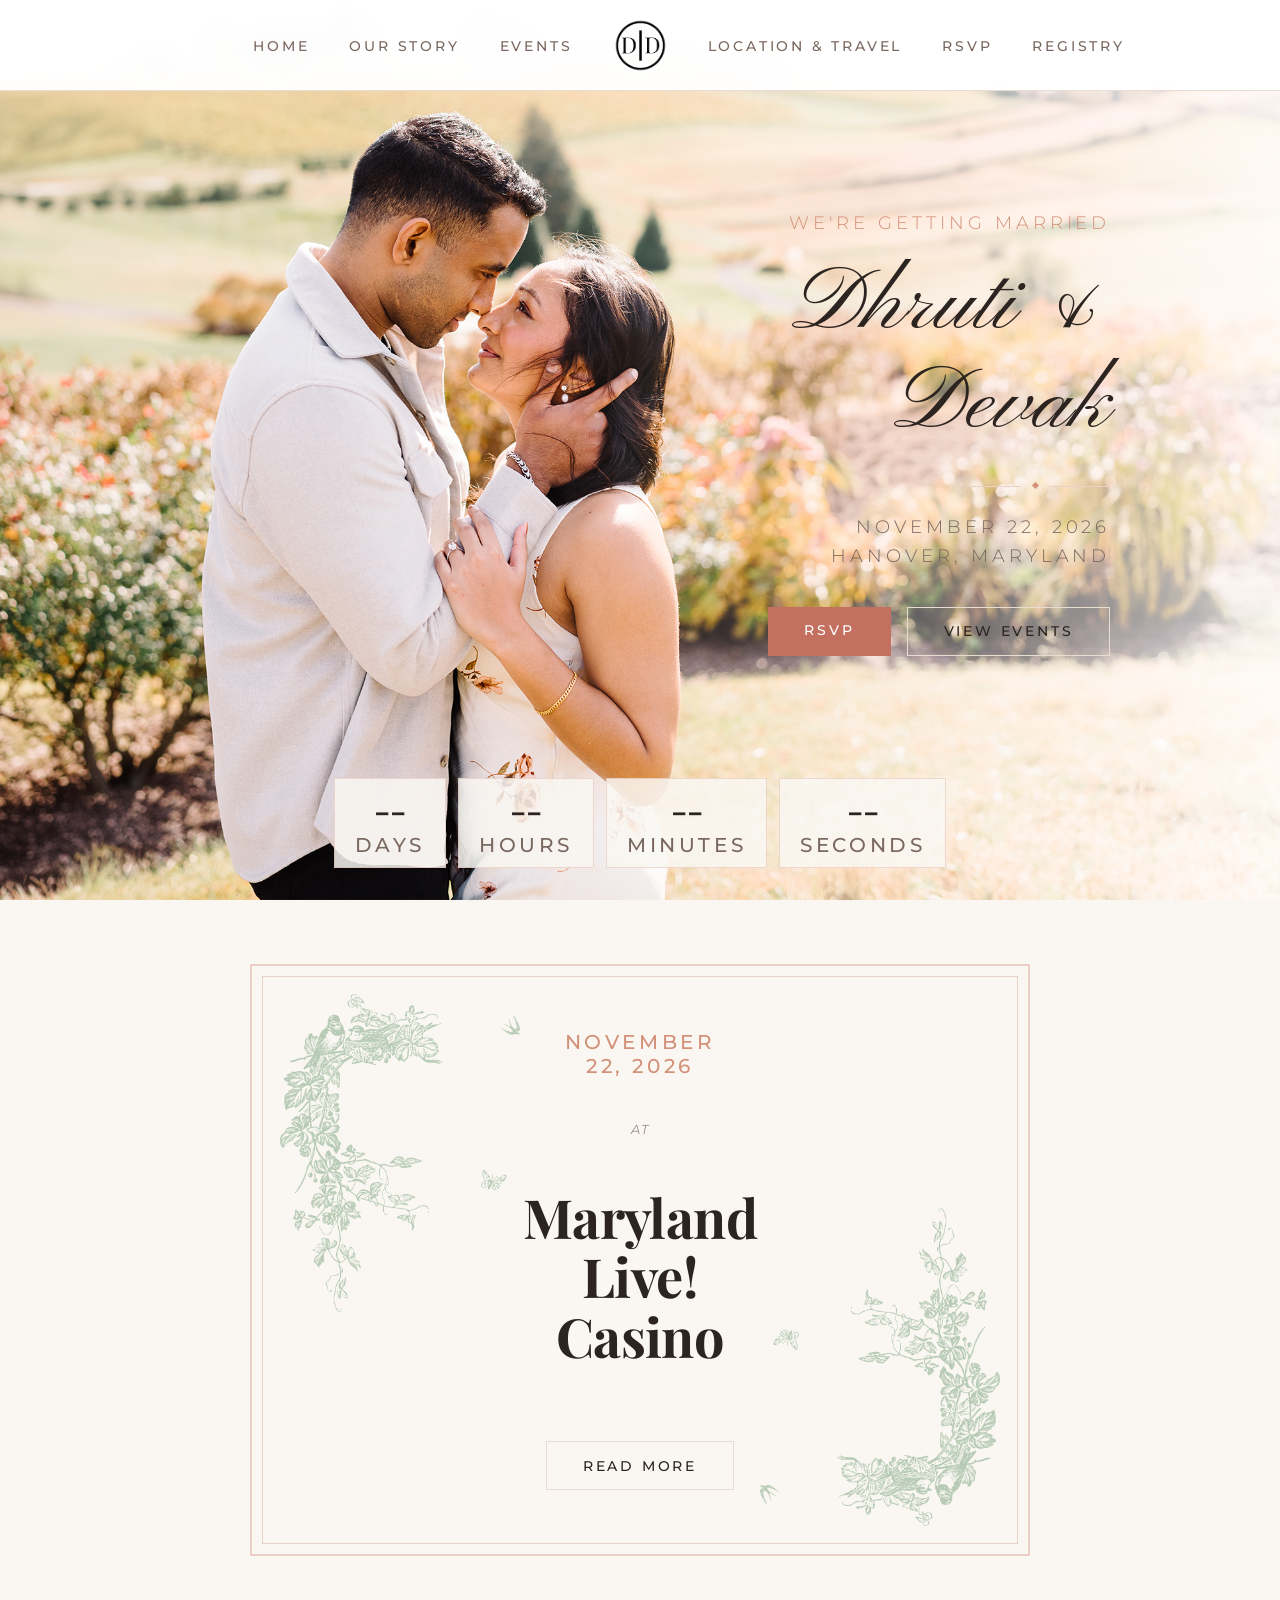
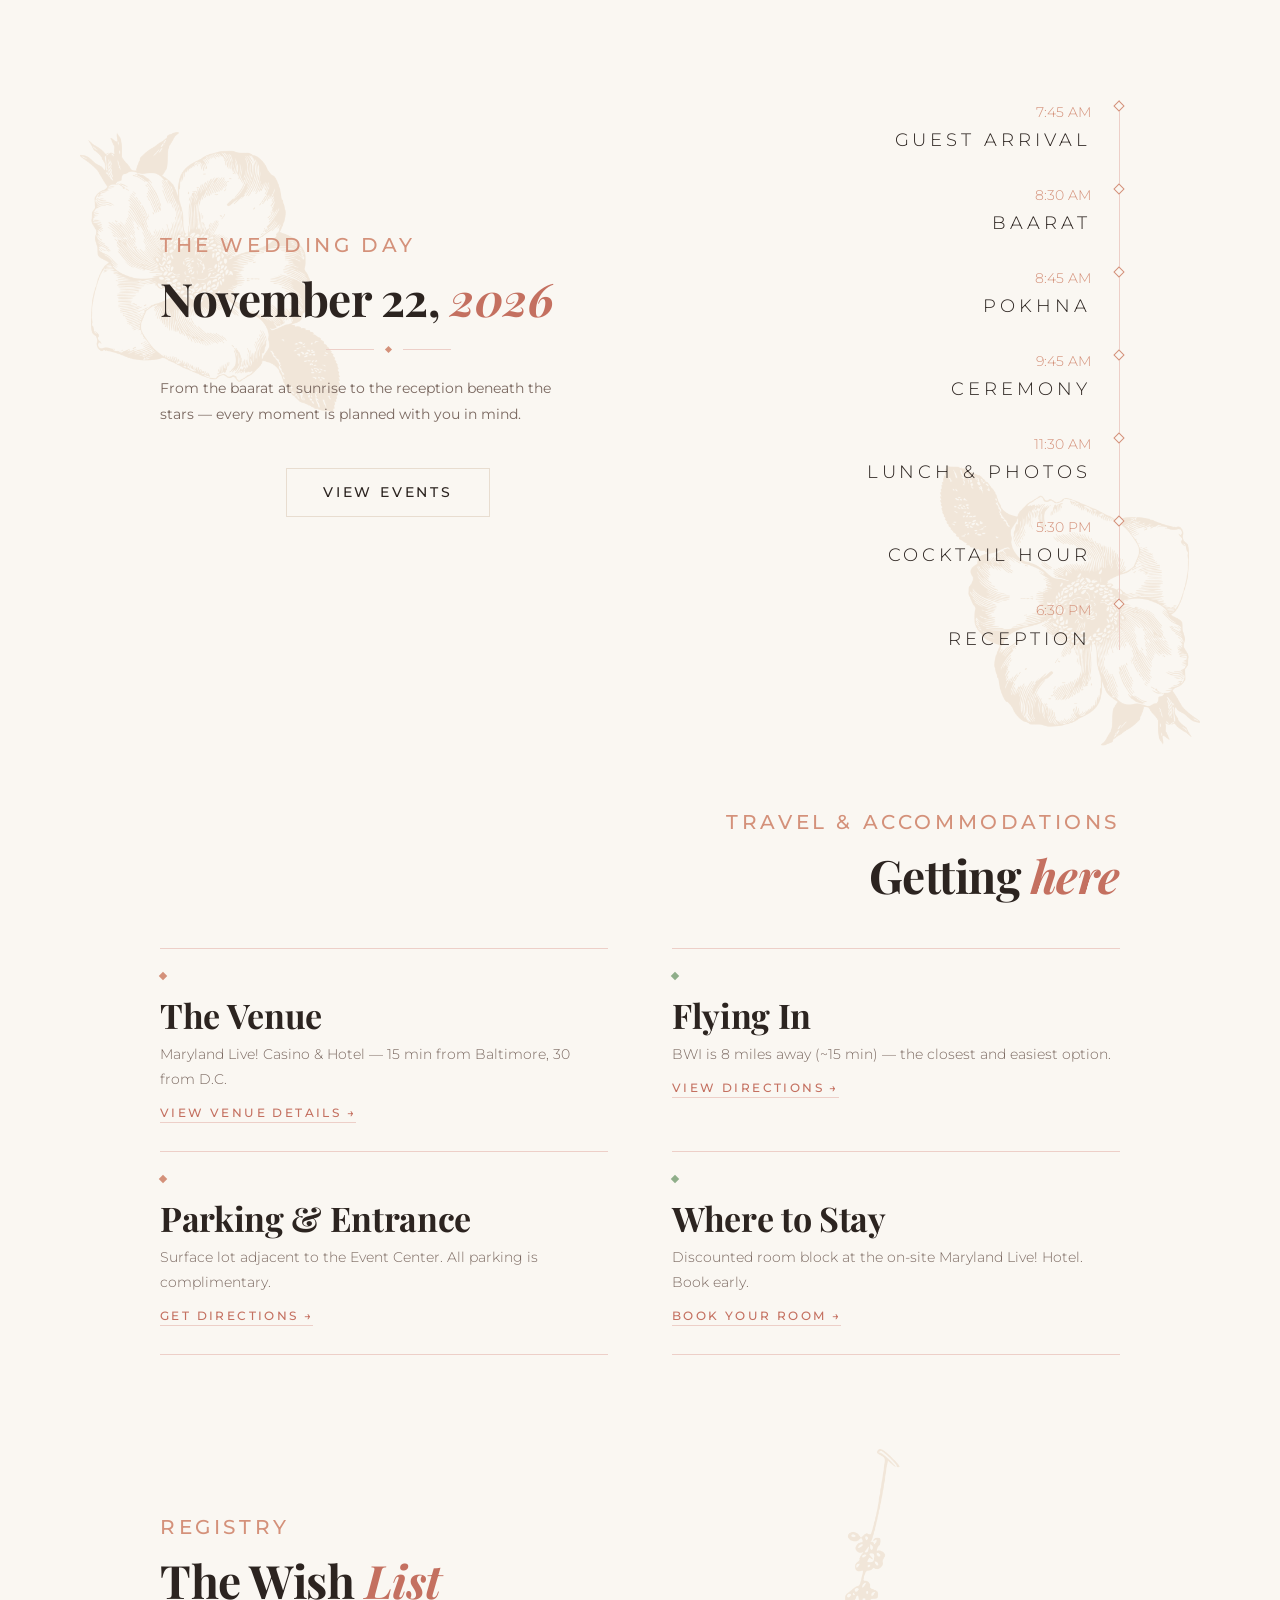
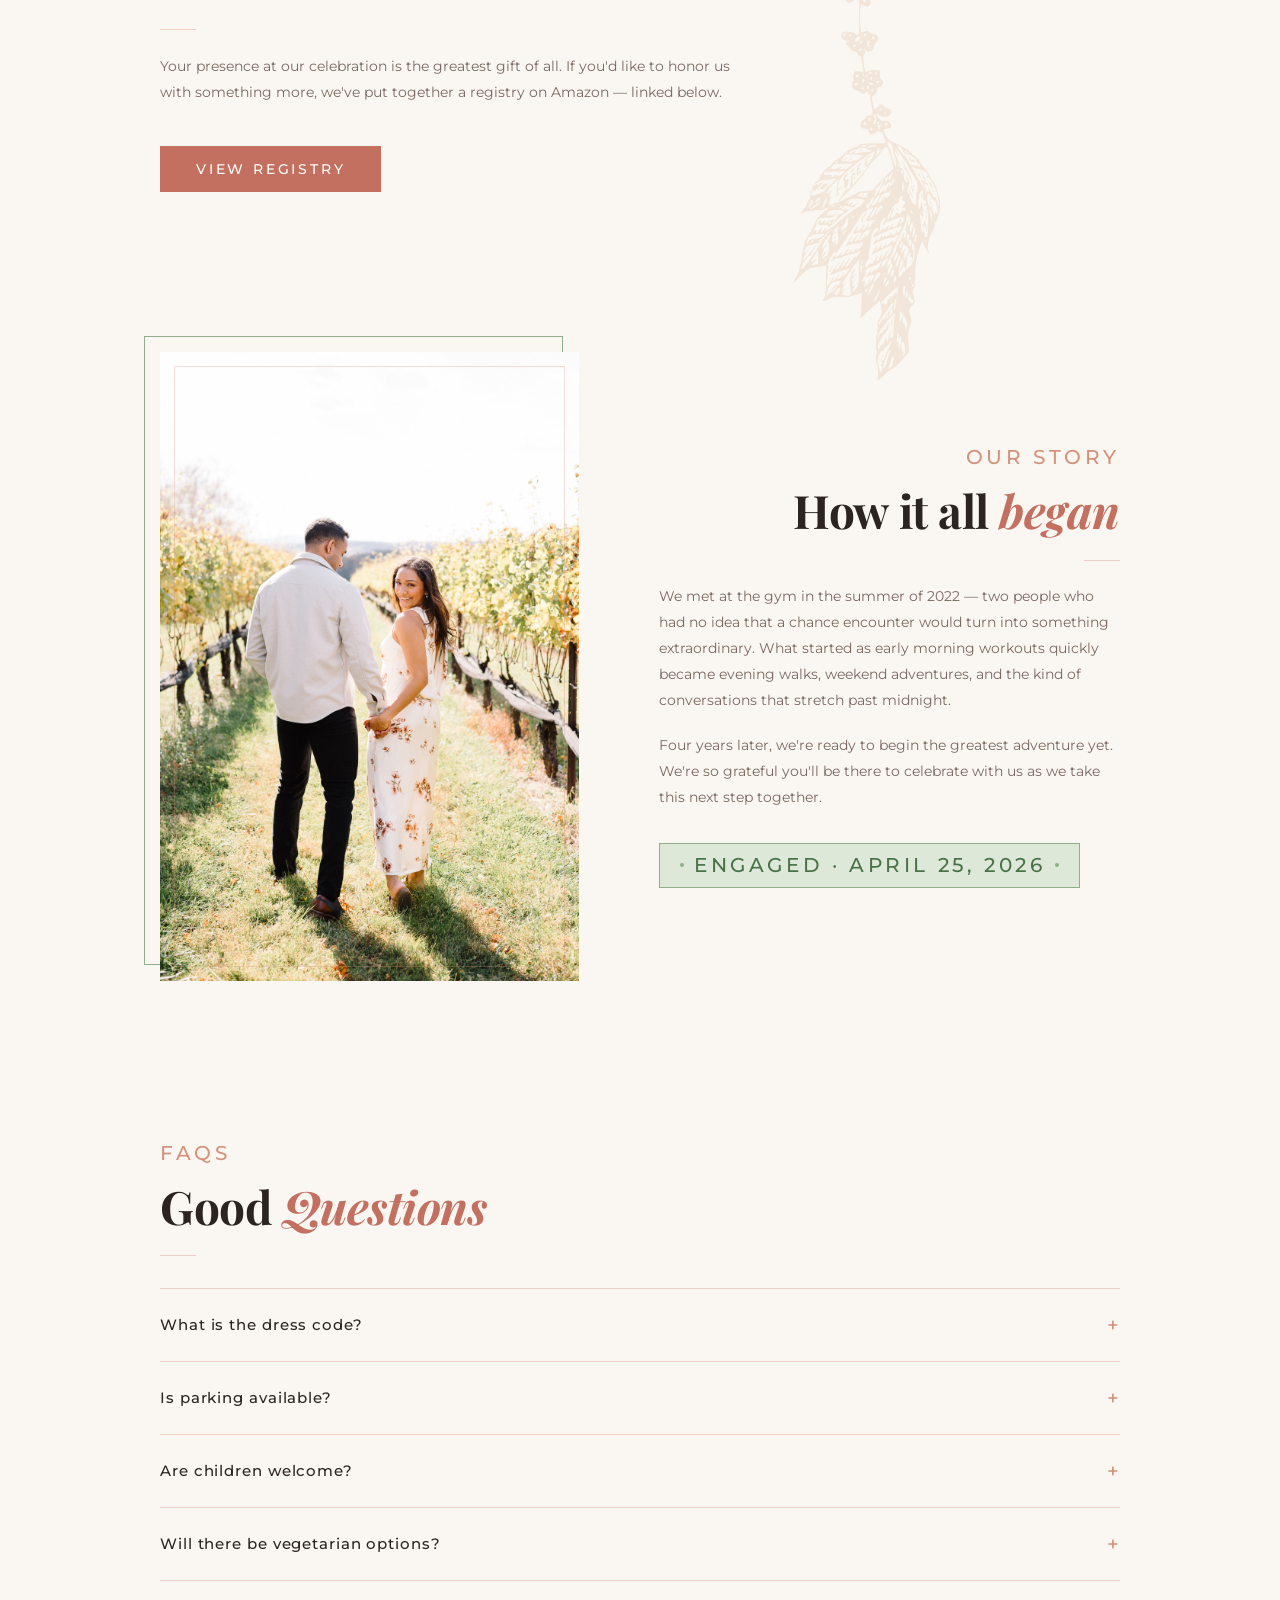
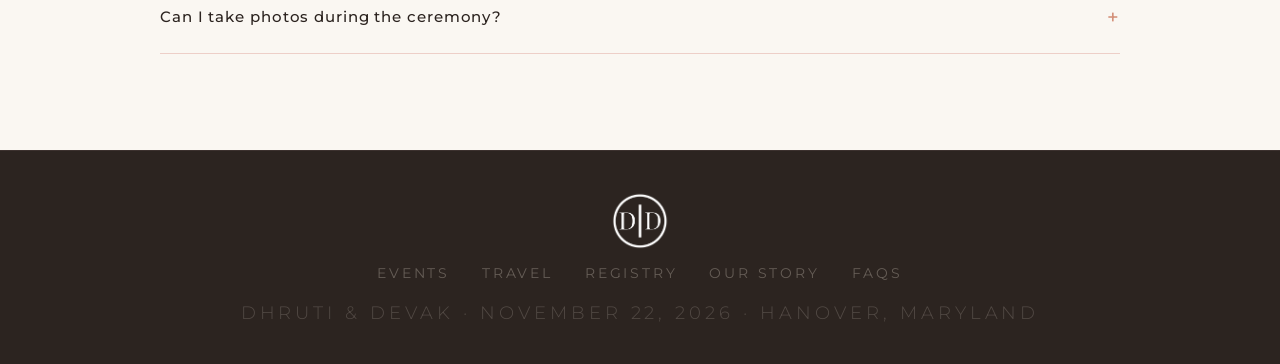
==== commit b98d3649: "Made fixes to mobile screen UI" ====
--- a/index.html
+++ b/index.html
@@ -12,6 +12,9 @@
   <link rel="stylesheet" href="css/index.css">
 </head>
 <body>
+
+  <!-- FIXED HERO BACKGROUND (always in DOM, position:fixed) -->
+  <div class="hero-bg"></div>
 
   <!-- NAV -->
   <nav>
@@ -26,11 +29,13 @@
       <li><a href="rsvp.html" class="nav-link">RSVP</a></li>
       <li><a href="registry.html" class="nav-link">Registry</a></li>
     </ul>
+    <button class="nav-toggle" aria-label="Toggle navigation">
+      <span></span><span></span><span></span>
+    </button>
   </nav>
 
-  <!-- HERO -->
+  <!-- HERO (desktop) -->
   <section class="hero">
-    <div class="hero-bg"></div>
     <div class="hero-content">
       <span class="hero-eyebrow subtitle">We're getting married</span>
       <h1 class="hero-title title">Dhruti &amp; Devak</h1>
@@ -48,19 +53,62 @@
     </div>
     <div class="countdown-bar">
       <div class="countdown-unit">
-        <span class="countdown-num heading-sm" id="cd-days">--</span>
+        <span class="countdown-num heading-sm" data-cd="days">--</span>
         <span class="countdown-label subheading">Days</span>
       </div>
       <div class="countdown-unit">
-        <span class="countdown-num heading-sm" id="cd-hours">--</span>
+        <span class="countdown-num heading-sm" data-cd="hours">--</span>
         <span class="countdown-label subheading">Hours</span>
       </div>
       <div class="countdown-unit">
-        <span class="countdown-num heading-sm" id="cd-mins">--</span>
+        <span class="countdown-num heading-sm" data-cd="mins">--</span>
         <span class="countdown-label subheading">Minutes</span>
       </div>
       <div class="countdown-unit">
-        <span class="countdown-num heading-sm" id="cd-secs">--</span>
+        <span class="countdown-num heading-sm" data-cd="secs">--</span>
+        <span class="countdown-label subheading">Seconds</span>
+      </div>
+    </div>
+  </section>
+
+  <!-- HERO INTRO (mobile only) — title at bottom of first viewport -->
+  <section class="hero-intro">
+    <div class="hero-intro-box">
+      <span class="hero-eyebrow subtitle">We're getting married</span>
+      <h1 class="hero-title title">Dhruti &amp; Devak</h1>
+    </div>
+  </section>
+
+  <!-- HERO DETAILS (mobile only) — date + CTA + countdown -->
+  <section class="hero-details">
+    <div class="hero-details-inner">
+      <div class="hero-divider">
+        <div class="hero-divider-line"></div>
+        <div class="hero-divider-diamond"></div>
+        <div class="hero-divider-line"></div>
+      </div>
+      <span class="hero-date subtitle">November 22, 2026</span>
+      <span class="hero-location subtitle">Hanover, Maryland</span>
+      <div class="hero-cta">
+        <a href="rsvp.html" class="btn btn-primary btn-text">RSVP</a>
+        <a href="events.html" class="btn btn-outline btn-text">View Events</a>
+      </div>
+    </div>
+    <div class="countdown-bar">
+      <div class="countdown-unit">
+        <span class="countdown-num heading-sm" data-cd="days">--</span>
+        <span class="countdown-label subheading">Days</span>
+      </div>
+      <div class="countdown-unit">
+        <span class="countdown-num heading-sm" data-cd="hours">--</span>
+        <span class="countdown-label subheading">Hours</span>
+      </div>
+      <div class="countdown-unit">
+        <span class="countdown-num heading-sm" data-cd="mins">--</span>
+        <span class="countdown-label subheading">Minutes</span>
+      </div>
+      <div class="countdown-unit">
+        <span class="countdown-num heading-sm" data-cd="secs">--</span>
         <span class="countdown-label subheading">Seconds</span>
       </div>
     </div>
--- a/css/styles.css
+++ b/css/styles.css
@@ -168,4 +168,22 @@
   font-weight: 500;
   letter-spacing: var(--tracking-3xl);
   text-transform: uppercase;
+}
+
+/* ── RESPONSIVE TYPOGRAPHY ── */
+
+@media (max-width: 768px) {
+  .title      { font-size: 72px; }
+  .title-lg   { font-size: 42px; }
+  .heading    { font-size: 36px; }
+  .heading-sm { font-size: 24px; }
+  .subheading { font-size: 13px; letter-spacing: var(--tracking-lg); }
+  .subtitle   { font-size: 14px; }
+}
+
+@media (max-width: 480px) {
+  .title      { font-size: 54px; }
+  .title-lg   { font-size: 34px; }
+  .heading    { font-size: 30px; }
+  .heading-sm { font-size: 21px; }
 }
--- a/css/index.css
+++ b/css/index.css
@@ -60,6 +60,35 @@
   position: relative;
   overflow: hidden;
   background: transparent;
+}
+
+.hero-content {
+  position: relative;
+  z-index: 2;
+  text-align: right;
+  padding: 6rem 3rem 6rem 0;
+  margin-right: 7vw;
+  max-width: 560px;
+}
+
+/* mobile-only panels */
+.hero-intro {
+  display: none;
+  min-height: 90vh;
+  align-items: flex-end;
+  justify-content: flex-end;
+  position: relative;
+  padding: 0;
+}
+
+.hero-details {
+  display: none;
+  min-height: 70vh;
+  flex-direction: column;
+  align-items: flex-end;
+  justify-content: center;
+  position: relative;
+  padding: 0;
 }
 
 .hero-bg {
@@ -72,13 +101,29 @@
   background-repeat: no-repeat;
 }
 
-.hero-content {
+.hero-intro-box {
   position: relative;
   z-index: 2;
   text-align: right;
-  padding: 6rem 3rem 6rem 0;
+  padding: 3rem 3rem 4rem;
+  margin-right: 7vw;
+  margin-bottom: 2.5rem;
+  max-width: 560px;
+  background: rgba(250,247,242,0.82);
+  backdrop-filter: blur(6px);
+  -webkit-backdrop-filter: blur(6px);
+}
+
+.hero-details-inner {
+  position: relative;
+  z-index: 2;
+  text-align: right;
+  padding: 4rem 3rem;
   margin-right: 7vw;
   max-width: 560px;
+  background: rgba(250,247,242,0.82);
+  backdrop-filter: blur(6px);
+  -webkit-backdrop-filter: blur(6px);
 }
 
 /* .subheading: font-family, font-weight, text-transform inherited; override size + tracking */
@@ -218,6 +263,8 @@
   background: url('../images/couple/hero-bg-2.png') left top / cover no-repeat fixed;
   padding: 4rem 2rem 5rem;
   text-align: center;
+  position: relative;
+  z-index: 1;
 }
 
 .venue-inner {
@@ -828,4 +875,164 @@
 .footer-text {
 
   color: rgba(232,221,208,0.2);
+}
+
+/* ═══════════════════════════════════════
+   MOBILE NAV TOGGLE (hamburger)
+═══════════════════════════════════════ */
+
+.nav-toggle {
+  display: none;
+  flex-direction: column;
+  gap: 5px;
+  background: none;
+  border: none;
+  cursor: pointer;
+  padding: 0.4rem;
+  z-index: 101;
+}
+.nav-toggle span {
+  display: block;
+  width: 22px;
+  height: 1.5px;
+  background: var(--bark);
+  transition: transform 0.3s ease, opacity 0.3s ease;
+}
+nav.nav-open .nav-toggle span:nth-child(1) { transform: translateY(6.5px) rotate(45deg); }
+nav.nav-open .nav-toggle span:nth-child(2) { opacity: 0; }
+nav.nav-open .nav-toggle span:nth-child(3) { transform: translateY(-6.5px) rotate(-45deg); }
+
+/* ═══════════════════════════════════════
+   RESPONSIVE — 768px
+═══════════════════════════════════════ */
+
+@media (max-width: 768px) {
+
+  /* ── NAV ── */
+  nav {
+    flex-wrap: wrap;
+    padding: 0.85rem 1.5rem;
+    align-items: center;
+    gap: 0;
+  }
+  .nav-logo { order: 1; flex: 1; }
+  .nav-logo img { height: 44px; }
+  .nav-toggle { display: flex; order: 2; }
+  .nav-links {
+    display: none;
+    order: 3;
+    flex: 0 0 100%;
+    flex-direction: column;
+    gap: 0;
+    padding: 0;
+    border: none;
+    margin: 0;
+    justify-content: flex-start;
+  }
+  .nav-links--left {
+    padding: 0.75rem 0 0;
+    border-top: 0.5px solid var(--parchment);
+    margin-top: 0.75rem;
+  }
+  .nav-links--right {
+    padding: 0 0 0.75rem;
+  }
+  .nav-links li { width: 100%; }
+  .nav-links li a { display: block; padding: 0.55rem 0; }
+  nav.nav-open .nav-links { display: flex; }
+
+  /* ── HERO ── */
+  .hero { display: none; }
+  .hero-bg {
+    background-image: url('../images/couple/hero-bg-vertical.png');
+    background-position: center top;
+  }
+  .hero-intro {
+    display: flex;
+    min-height: 100vh;
+    flex-direction: column;
+    align-items: center;
+    justify-content: flex-end;
+    padding: 0 1.5rem 2.5rem;
+  }
+  .hero-intro-box {
+    text-align: center;
+    padding: 1.75rem 1.5rem 2rem;
+    margin-right: 0;
+    margin-bottom: 0;
+    max-width: 420px;
+    width: 100%;
+  }
+  .hero-eyebrow { margin-bottom: 0.5rem; }
+  .hero-details {
+    display: flex;
+    min-height: 60vh;
+    align-items: center;
+    justify-content: space-evenly;
+    padding: 0 1.5rem;
+  }
+  .hero-details .countdown-bar {
+    position: static;
+    padding-bottom: 0;
+  }
+  .hero-details-inner {
+    text-align: center;
+    padding: 2rem 1.75rem 2.25rem;
+    margin-right: 0;
+    max-width: 420px;
+    width: 100%;
+  }
+  .hero-divider { justify-content: center; margin: 0.9rem 0; }
+  .hero-cta { justify-content: center; flex-wrap: wrap; margin-top: 1.5rem; }
+  .countdown-bar { gap: 0.5rem; padding: 0 1rem 1.5rem; }
+  .countdown-unit { padding: 0.5rem 0.75rem; min-width: 60px; }
+
+  /* ── VENUE ── */
+  .venue-section { background: transparent; }
+  .venue-content { padding: 3rem 1.5rem; }
+
+  /* ── SHARED SECTIONS ── */
+  section { padding: 3rem 1.5rem 4rem; }
+  .section--right .eyebrow,
+  .section--right .section-heading { text-align: left; }
+  .section--right .thin-rule { margin-left: 0; margin-right: auto; }
+
+  /* ── EVENTS (homepage) ── */
+  .events-layout { grid-template-columns: 1fr; gap: 2.5rem; }
+  .events-flower { display: none; }
+  .events-left { text-align: center; }
+  .events-divider { justify-content: center; }
+  .events-teaser { margin: 0 auto 2rem; }
+  .events-cta { text-align: center; }
+  .v-timeline { border-right: none; border-left: 0.5px solid var(--blush); padding-right: 0; padding-left: 1.75rem; }
+  .v-tl-node { right: auto; left: calc(-1.75rem - 4px); }
+  .v-tl-content { text-align: left; }
+
+  /* ── TRAVEL GRID (homepage) ── */
+  .travel-grid { grid-template-columns: 1fr; gap: 0; }
+  .travel-vine { display: none; }
+
+  /* ── REGISTRY ── */
+  .registry-vine { display: none; }
+
+  /* ── STORY ── */
+  .story-grid { grid-template-columns: 1fr; gap: 2.5rem; }
+  .story-img { order: -1; }
+  .story-img::before { display: none; }
+
+  /* ── FAQ ── */
+  .faq-q { padding: 1.25rem 0; }
+
+  /* ── FOOTER ── */
+  .footer-links { flex-wrap: wrap; gap: 0.75rem 1.5rem; }
+}
+
+/* ── 480px ── */
+@media (max-width: 480px) {
+  .hero-intro-box { padding: 2rem 1rem 2.5rem; }
+  .hero-details-inner { padding: 2.5rem 1.25rem; max-width: 100%; }
+  .countdown-bar { flex-wrap: wrap; justify-content: center; gap: 0.4rem; }
+  .countdown-unit { min-width: 55px; }
+  section { padding: 2.5rem 1rem 3.5rem; }
+  .travel-grid { gap: 0; }
 }
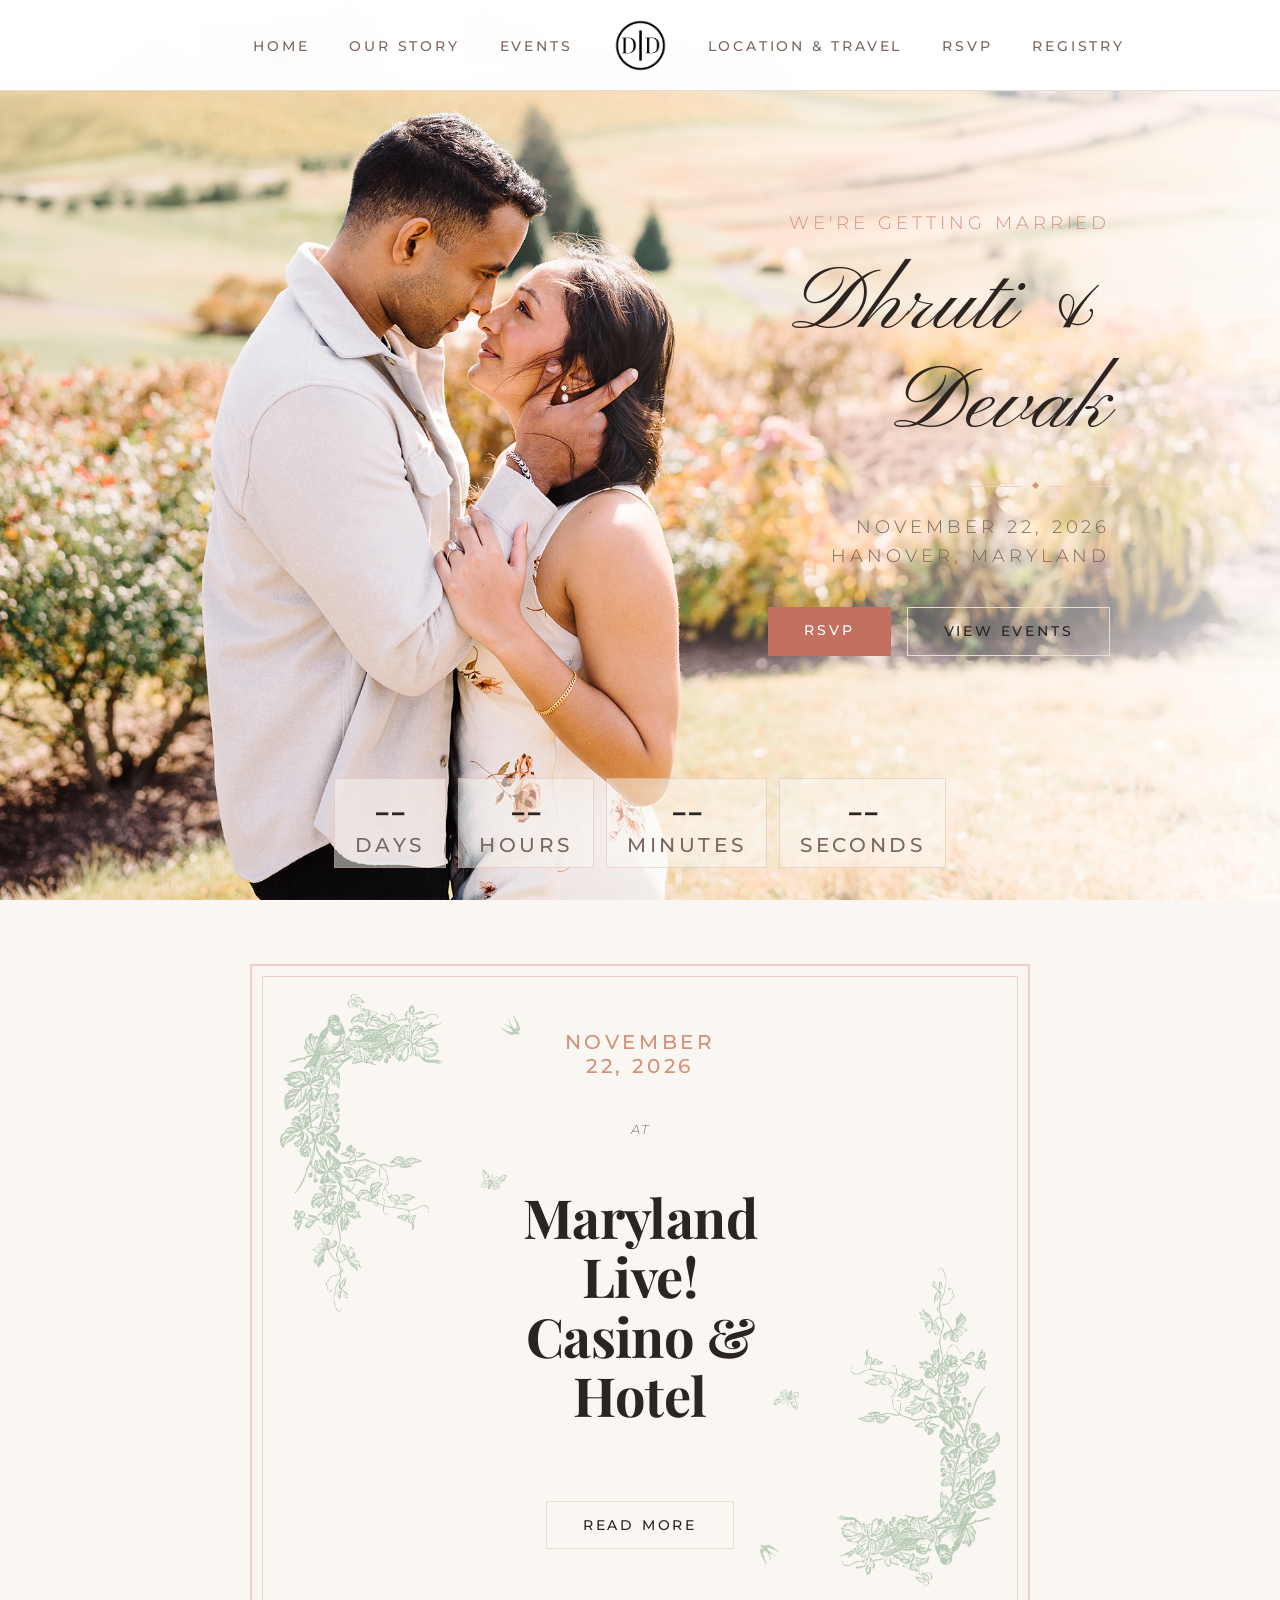
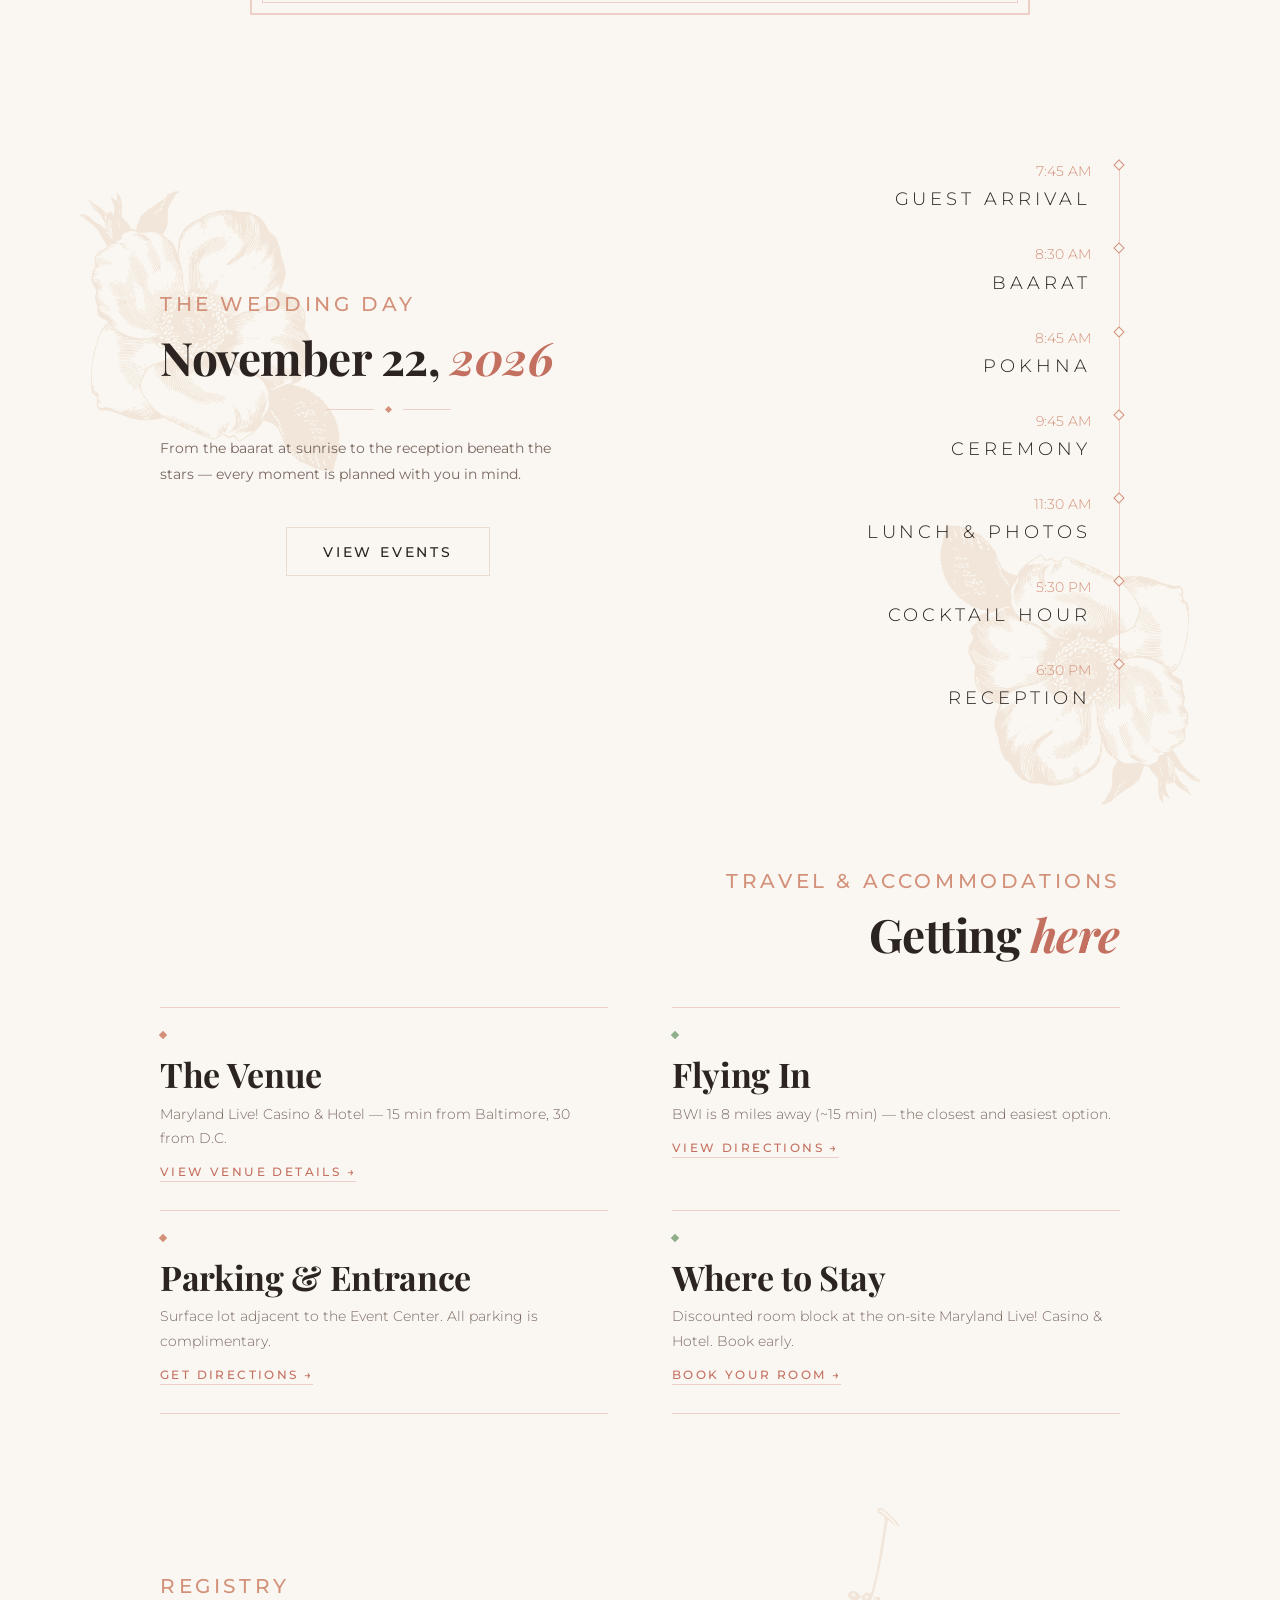
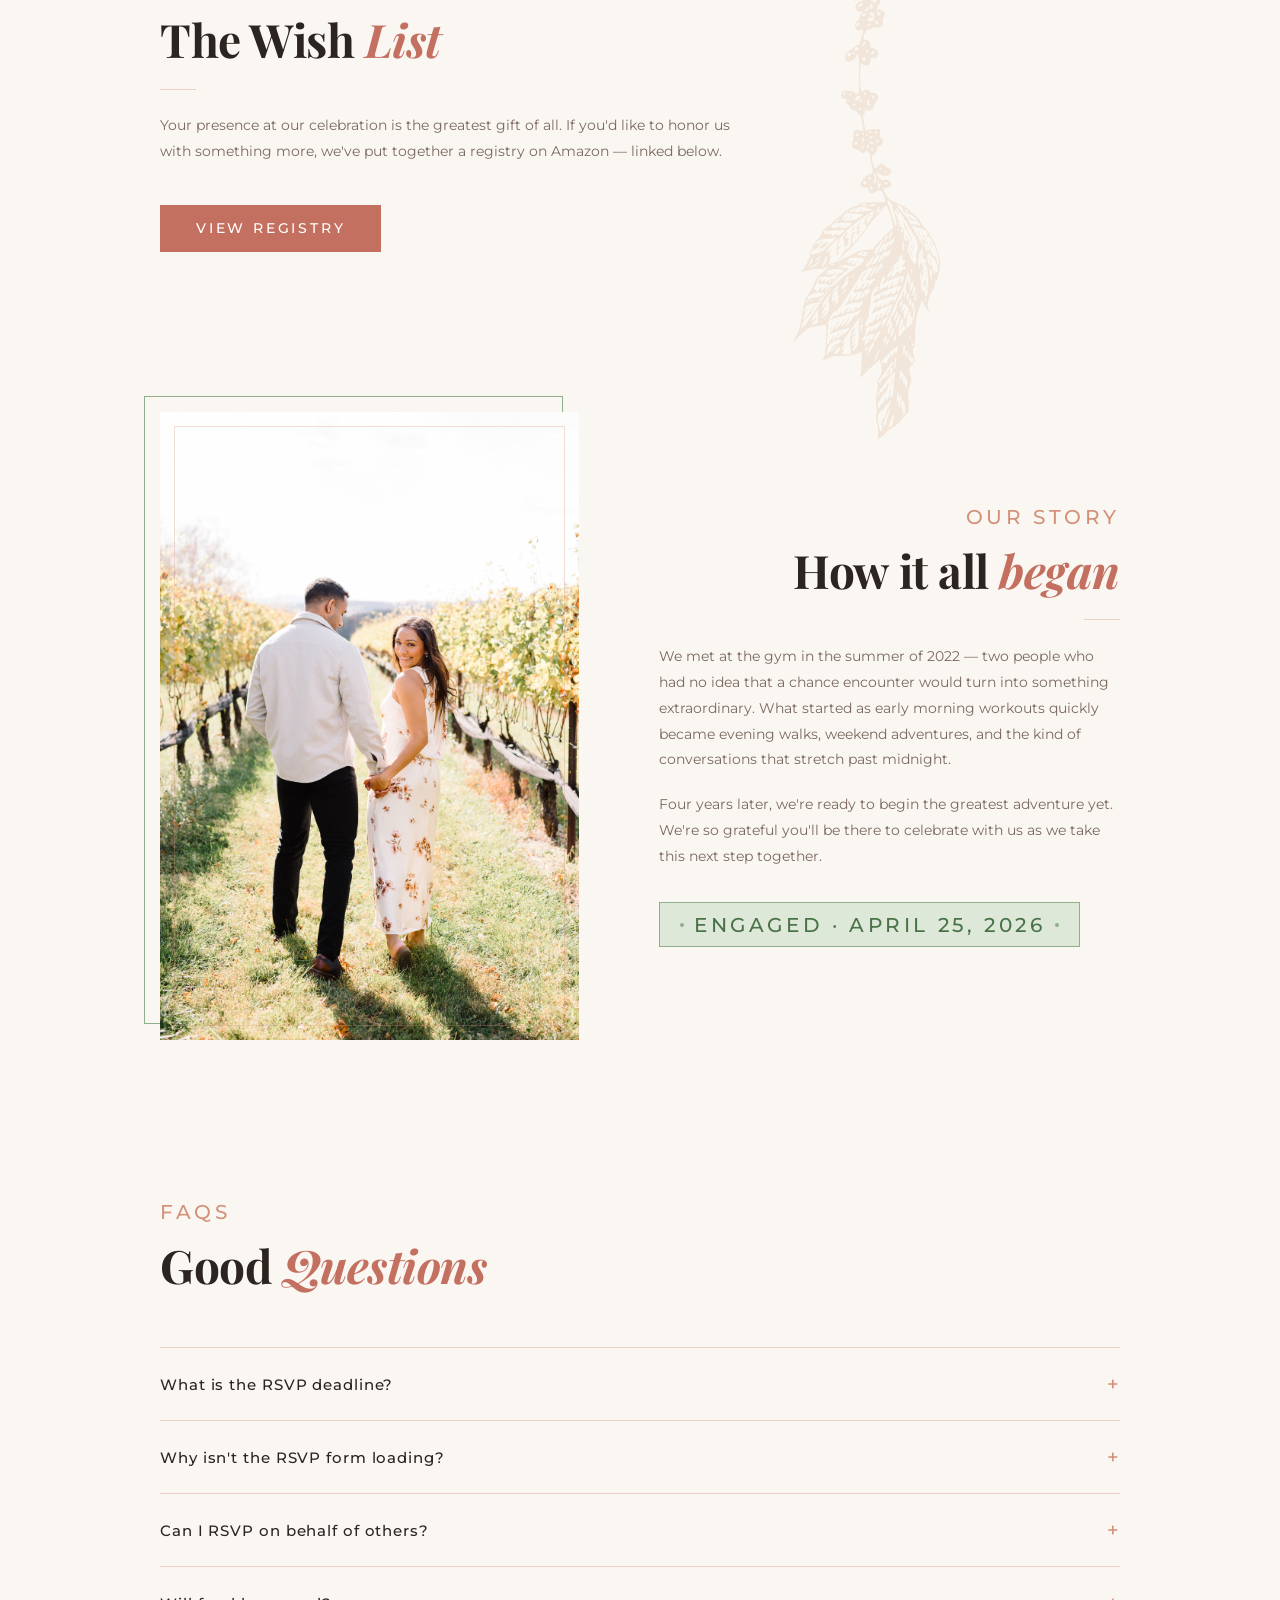
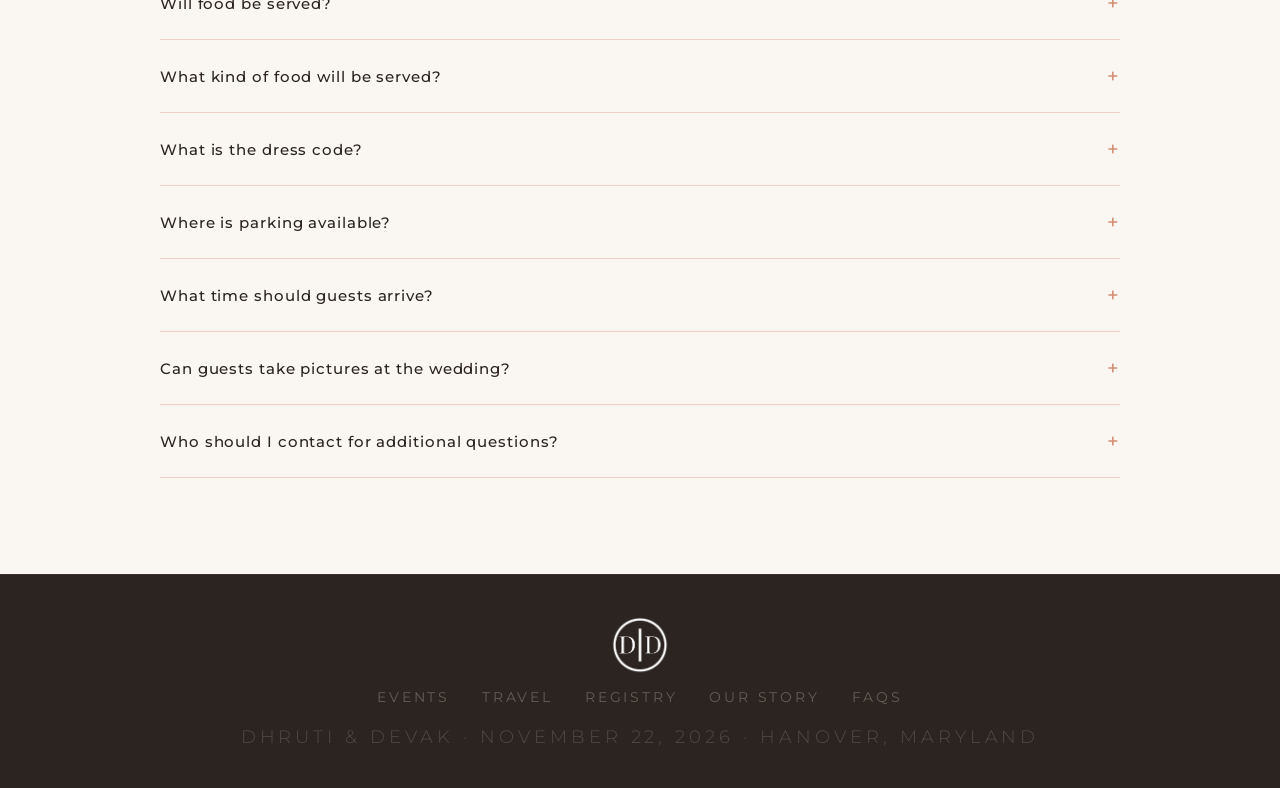
==== commit 6db26f4c: "Added story section and changed page orgnizations" ====
--- a/index.html
+++ b/index.html
@@ -20,14 +20,14 @@
   <nav>
     <ul class="nav-links nav-links--left">
       <li><a href="index.html" class="nav-link">Home</a></li>
-      <li><a href="story.html" class="nav-link">Our Story</a></li>
-      <li><a href="events.html" class="nav-link">Events</a></li>
+      <li><a href="story/" class="nav-link">Our Story</a></li>
+      <li><a href="events/" class="nav-link">Events</a></li>
     </ul>
     <a href="#" class="nav-logo"><img src="images/gallery/logo.png" alt="D & D"></a>
     <ul class="nav-links nav-links--right">
-      <li><a href="travel.html" class="nav-link">Location &amp; Travel</a></li>
-      <li><a href="rsvp.html" class="nav-link">RSVP</a></li>
-      <li><a href="registry.html" class="nav-link">Registry</a></li>
+      <li><a href="travel/" class="nav-link">Location &amp; Travel</a></li>
+      <li><a href="rsvp/" class="nav-link">RSVP</a></li>
+      <li><a href="registry/" class="nav-link">Registry</a></li>
     </ul>
     <button class="nav-toggle" aria-label="Toggle navigation">
       <span></span><span></span><span></span>
@@ -47,8 +47,8 @@
       <span class="hero-date subtitle">November 22, 2026</span>
       <span class="hero-location subtitle">Hanover, Maryland</span>
       <div class="hero-cta">
-        <a href="rsvp.html" class="btn btn-primary btn-text">RSVP</a>
-        <a href="events.html" class="btn btn-outline btn-text">View Events</a>
+        <a href="rsvp/" class="btn btn-primary btn-text">RSVP</a>
+        <a href="events/" class="btn btn-outline btn-text">View Events</a>
       </div>
     </div>
     <div class="countdown-bar">
@@ -90,8 +90,8 @@
       <span class="hero-date subtitle">November 22, 2026</span>
       <span class="hero-location subtitle">Hanover, Maryland</span>
       <div class="hero-cta">
-        <a href="rsvp.html" class="btn btn-primary btn-text">RSVP</a>
-        <a href="events.html" class="btn btn-outline btn-text">View Events</a>
+        <a href="rsvp/" class="btn btn-primary btn-text">RSVP</a>
+        <a href="events/" class="btn btn-outline btn-text">View Events</a>
       </div>
     </div>
     <div class="countdown-bar">
@@ -124,9 +124,9 @@
       <br>
       <span class="venue-at subheading reveal reveal-delay-1">at</span>
       <br>
-      <h2 class="venue-name heading reveal reveal-delay-2">Maryland Live! Casino</h2>
+      <h2 class="venue-name heading reveal reveal-delay-2">Maryland Live! Casino &amp; Hotel</h2>
       <br>
-      <a href="travel.html" class="btn btn-outline btn-text venue-btn reveal reveal-delay-3">Read More</a>
+      <a href="travel/" class="btn btn-outline btn-text venue-btn reveal reveal-delay-3">Read More</a>
     </div>
     </div>
   </section>
@@ -148,7 +148,7 @@
           </div>
           <p class="events-teaser paragraph reveal">From the baarat at sunrise to the reception beneath the stars — every moment is planned with you in mind.</p>
           <div class="events-cta reveal reveal-delay-1">
-            <a href="events.html" class="btn btn-outline btn-text">View Events</a>
+            <a href="events/" class="btn btn-outline btn-text">View Events</a>
           </div>
         </div>
 
@@ -225,27 +225,27 @@
       <h2 class="section-heading heading reveal">Getting <em>here</em></h2>
       <div class="travel-grid">
 
-        <a href="travel.html#venue" class="travel-card reveal">
+        <a href="travel/#venue" class="travel-card reveal">
           <p class="travel-title heading-sm">The Venue</p>
           <p class="travel-detail paragraph">Maryland Live! Casino &amp; Hotel — 15 min from Baltimore, 30 from D.C.</p>
           <span class="travel-link">View venue details →</span>
         </a>
 
-        <a href="travel.html#directions" class="travel-card reveal reveal-delay-1">
+        <a href="travel/#directions" class="travel-card reveal reveal-delay-1">
           <p class="travel-title heading-sm">Flying In</p>
           <p class="travel-detail paragraph">BWI is 8 miles away (~15 min) — the closest and easiest option.</p>
           <span class="travel-link">View directions →</span>
         </a>
 
-        <a href="travel.html#parking" class="travel-card reveal reveal-delay-2">
+        <a href="travel/#parking" class="travel-card reveal reveal-delay-2">
           <p class="travel-title heading-sm">Parking &amp; Entrance</p>
           <p class="travel-detail paragraph">Surface lot adjacent to the Event Center. All parking is complimentary.</p>
           <span class="travel-link">Get directions →</span>
         </a>
 
-        <a href="travel.html#stay" class="travel-card reveal reveal-delay-3">
+        <a href="travel/#stay" class="travel-card reveal reveal-delay-3">
           <p class="travel-title heading-sm">Where to Stay</p>
-          <p class="travel-detail paragraph">Discounted room block at the on-site Maryland Live! Hotel. Book early.</p>
+          <p class="travel-detail paragraph">Discounted room block at the on-site Maryland Live! Casino &amp; Hotel. Book early.</p>
           <span class="travel-link">Book your room →</span>
         </a>
 
@@ -262,7 +262,7 @@
       <div class="thin-rule reveal"></div>
       <p class="body paragraph reveal">Your presence at our celebration is the greatest gift of all. If you'd like to honor us with something more, we've put together a registry on Amazon — linked below.</p>
       <div class="registry-links reveal reveal-delay-1">
-        <a href="registry.html" class="btn btn-primary btn-text">View Registry</a>
+        <a href="registry/" class="btn btn-primary btn-text">View Registry</a>
       </div>
     </div>
   </section>
@@ -305,28 +305,53 @@
       <div class="faq-list reveal">
 
         <details class="faq-item">
+          <summary class="faq-q">What is the RSVP deadline?</summary>
+          <p class="faq-a paragraph">Please RSVP by October 7th. This is very important to ensure we have seating, food, and other accommodations prepared for your attendance.</p>
+        </details>
+
+        <details class="faq-item">
+          <summary class="faq-q">Why isn't the RSVP form loading?</summary>
+          <p class="faq-a paragraph">The RSVP form uses Google Forms. Make sure you are logged into your Google Account on the browser to ensure the RSVP form loads properly.</p>
+        </details>
+
+        <details class="faq-item">
+          <summary class="faq-q">Can I RSVP on behalf of others?</summary>
+          <p class="faq-a paragraph">Yes! When you enter your name, you will be provided with RSVP options for yourself and your direct friends/family members. However, once an RSVP has been submitted for an individual, you can no longer edit it on their behalf — the individual must enter their own name to make any changes.</p>
+        </details>
+
+        <details class="faq-item">
+          <summary class="faq-q">Will food be served?</summary>
+          <p class="faq-a paragraph">Yes, food will be served at various points throughout the day. If you are attending the wedding ceremony, lunch will be served following the ceremony. Prior to the reception, there will be a cocktail hour with light bites and non-alcoholic drinks. Dinner will be served during the reception.</p>
+        </details>
+
+        <details class="faq-item">
+          <summary class="faq-q">What kind of food will be served?</summary>
+          <p class="faq-a paragraph">The wedding will be catered by Rangoli Restaurant, serving primarily North/South Indian and Indo-Chinese cuisine. If you have any food allergies or sensitivities, please contact the hosting families to let them know.</p>
+        </details>
+
+        <details class="faq-item">
           <summary class="faq-q">What is the dress code?</summary>
-          <p class="faq-a paragraph">Festive Indian wear is encouraged for the morning ceremony. For the evening reception, formal Western or Indian attire is welcome. When in doubt — more color is always a good idea!</p>
-        </details>
-
-        <details class="faq-item">
-          <summary class="faq-q">Is parking available?</summary>
-          <p class="faq-a paragraph">Yes, complimentary parking is available at Maryland Live! Casino. Rideshare drop-off is also convenient right at the entrance.</p>
-        </details>
-
-        <details class="faq-item">
-          <summary class="faq-q">Are children welcome?</summary>
-          <p class="faq-a paragraph">We love your little ones! Children are welcome to join us for the full celebration.</p>
-        </details>
-
-        <details class="faq-item">
-          <summary class="faq-q">Will there be vegetarian options?</summary>
-          <p class="faq-a paragraph">Absolutely. Both the lunch and reception dinner will include a full vegetarian spread alongside non-vegetarian options.</p>
-        </details>
-
-        <details class="faq-item">
-          <summary class="faq-q">Can I take photos during the ceremony?</summary>
-          <p class="faq-a paragraph">We kindly ask that guests put phones and cameras away during the ceremony so everyone can be fully present. Our photographers will capture every moment — we'll share the full gallery after!</p>
+          <p class="faq-a paragraph">Festive Indian attire is encouraged for the morning ceremony. Kindly refrain from wearing red and white combinations. We would also appreciate it if you could try to match our color palette! For the evening reception, formal Western or Indian attire is welcome.</p>
+        </details>
+
+        <details class="faq-item">
+          <summary class="faq-q">Where is parking available?</summary>
+          <p class="faq-a paragraph">Yes, there are plenty of free parking spots available throughout the venue. Please visit <a href="travel/#parking" class="faq-link">this link</a> for more details.</p>
+        </details>
+
+        <details class="faq-item">
+          <summary class="faq-q">What time should guests arrive?</summary>
+          <p class="faq-a paragraph">Please visit the <a href="events/" class="faq-link">Events page</a> for timing details for the event(s) you will be attending. We recommend arriving 20–30 minutes early to allow ample time to find parking and get settled inside the Event Center. Kindly refrain from arriving late to avoid disruptions to any of the programs.</p>
+        </details>
+
+        <details class="faq-item">
+          <summary class="faq-q">Can guests take pictures at the wedding?</summary>
+          <p class="faq-a paragraph">You are welcome to take photos, but please refrain from using flash or taking extended video recordings. We ask that you be mindful of keeping phones out of sightlines to avoid blocking other guests' views or appearing in our professional photos. Rest assured, professional photos and videos will be shared with everyone after the wedding!</p>
+        </details>
+
+        <details class="faq-item">
+          <summary class="faq-q">Who should I contact for additional questions?</summary>
+          <p class="faq-a paragraph">Please contact Dhruti Ramani and/or Devak Murali for any additional questions.</p>
         </details>
 
       </div>
@@ -339,8 +364,8 @@
     <ul class="footer-links">
       <li><a href="#events" class="nav-link">Events</a></li>
       <li><a href="#travel" class="nav-link">Travel</a></li>
-      <li><a href="registry.html" class="nav-link">Registry</a></li>
-      <li><a href="story.html" class="nav-link">Our Story</a></li>
+      <li><a href="registry/" class="nav-link">Registry</a></li>
+      <li><a href="story/" class="nav-link">Our Story</a></li>
       <li><a href="#faq" class="nav-link">FAQs</a></li>
     </ul>
     <p class="footer-text subtitle">Dhruti &amp; Devak · November 22, 2026 · Hanover, Maryland</p>
--- a/css/index.css
+++ b/css/index.css
@@ -109,7 +109,7 @@
   margin-right: 7vw;
   margin-bottom: 2.5rem;
   max-width: 560px;
-  background: rgba(250,247,242,0.82);
+  background: rgba(250,247,242,0.22);
   backdrop-filter: blur(6px);
   -webkit-backdrop-filter: blur(6px);
 }
@@ -121,7 +121,7 @@
   padding: 4rem 3rem;
   margin-right: 7vw;
   max-width: 560px;
-  background: rgba(250,247,242,0.82);
+  background: rgba(250,247,242,0.22);
   backdrop-filter: blur(6px);
   -webkit-backdrop-filter: blur(6px);
 }
@@ -240,7 +240,7 @@
   align-items: center;
   padding: 0.6rem 1.25rem;
   border: 0.5px solid rgba(212,145,122,0.3);
-  background: rgba(250,247,242,0.85);
+  background: rgba(250,247,242,0.5);
   min-width: 72px;
 }
 
@@ -748,6 +748,12 @@
   padding: 0 0 1.5rem;
   color: var(--mist);
   max-width: 640px;
+}
+
+.faq-link {
+  color: var(--dusty-rose);
+  text-decoration: underline;
+  text-underline-offset: 2px;
 }
 
 /* ── RSVP ── */
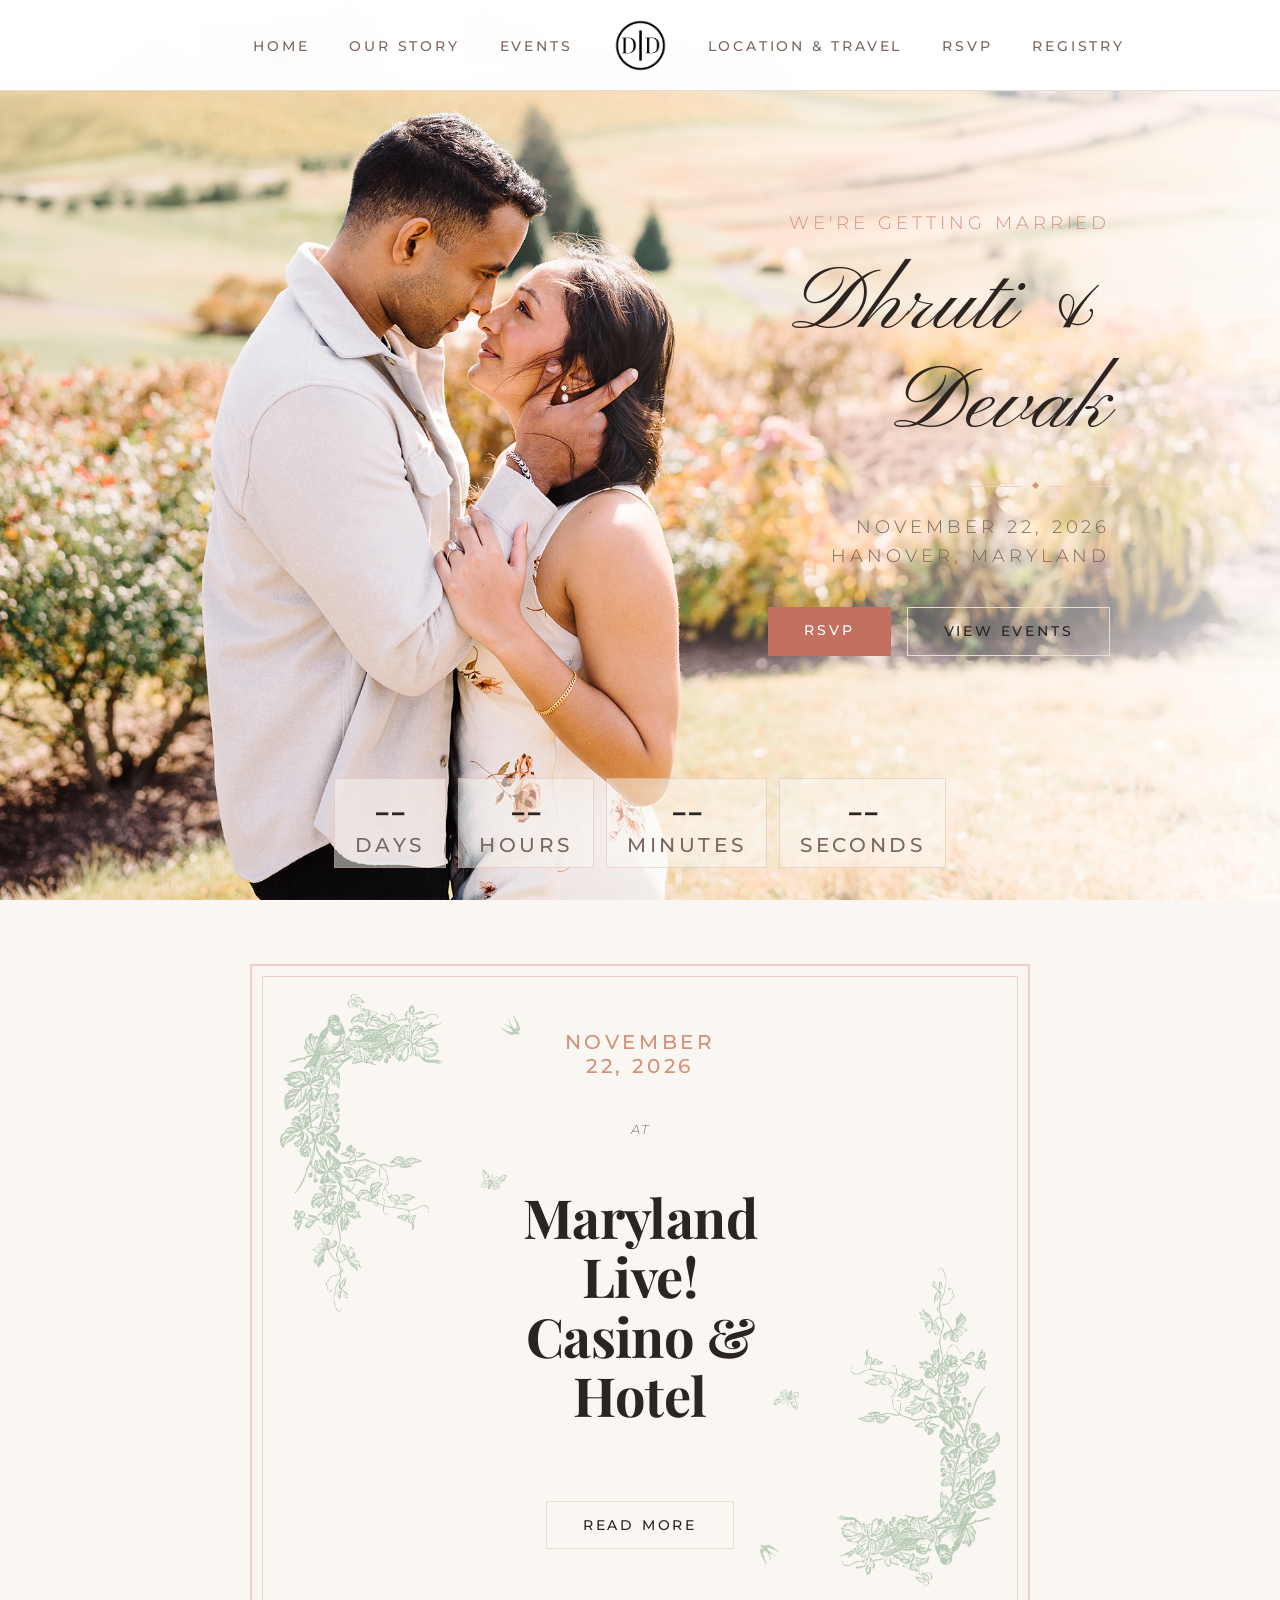
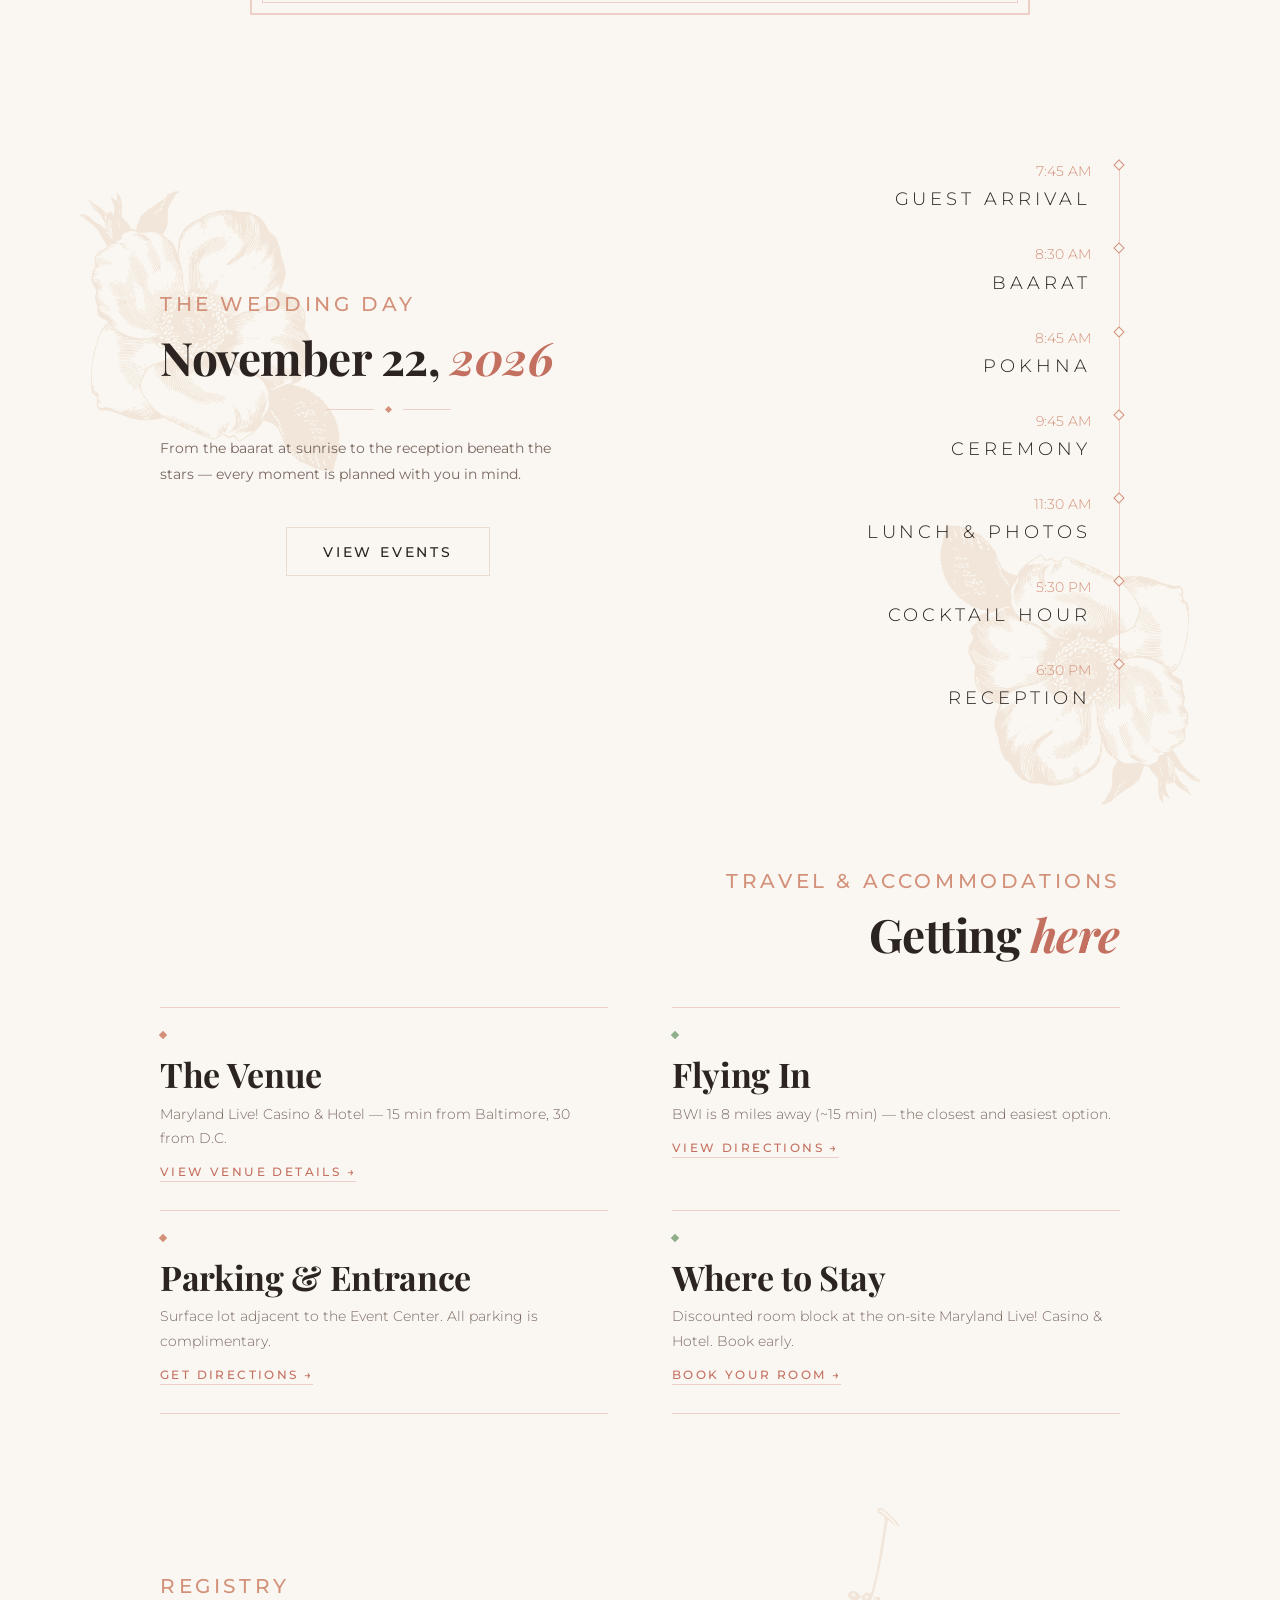
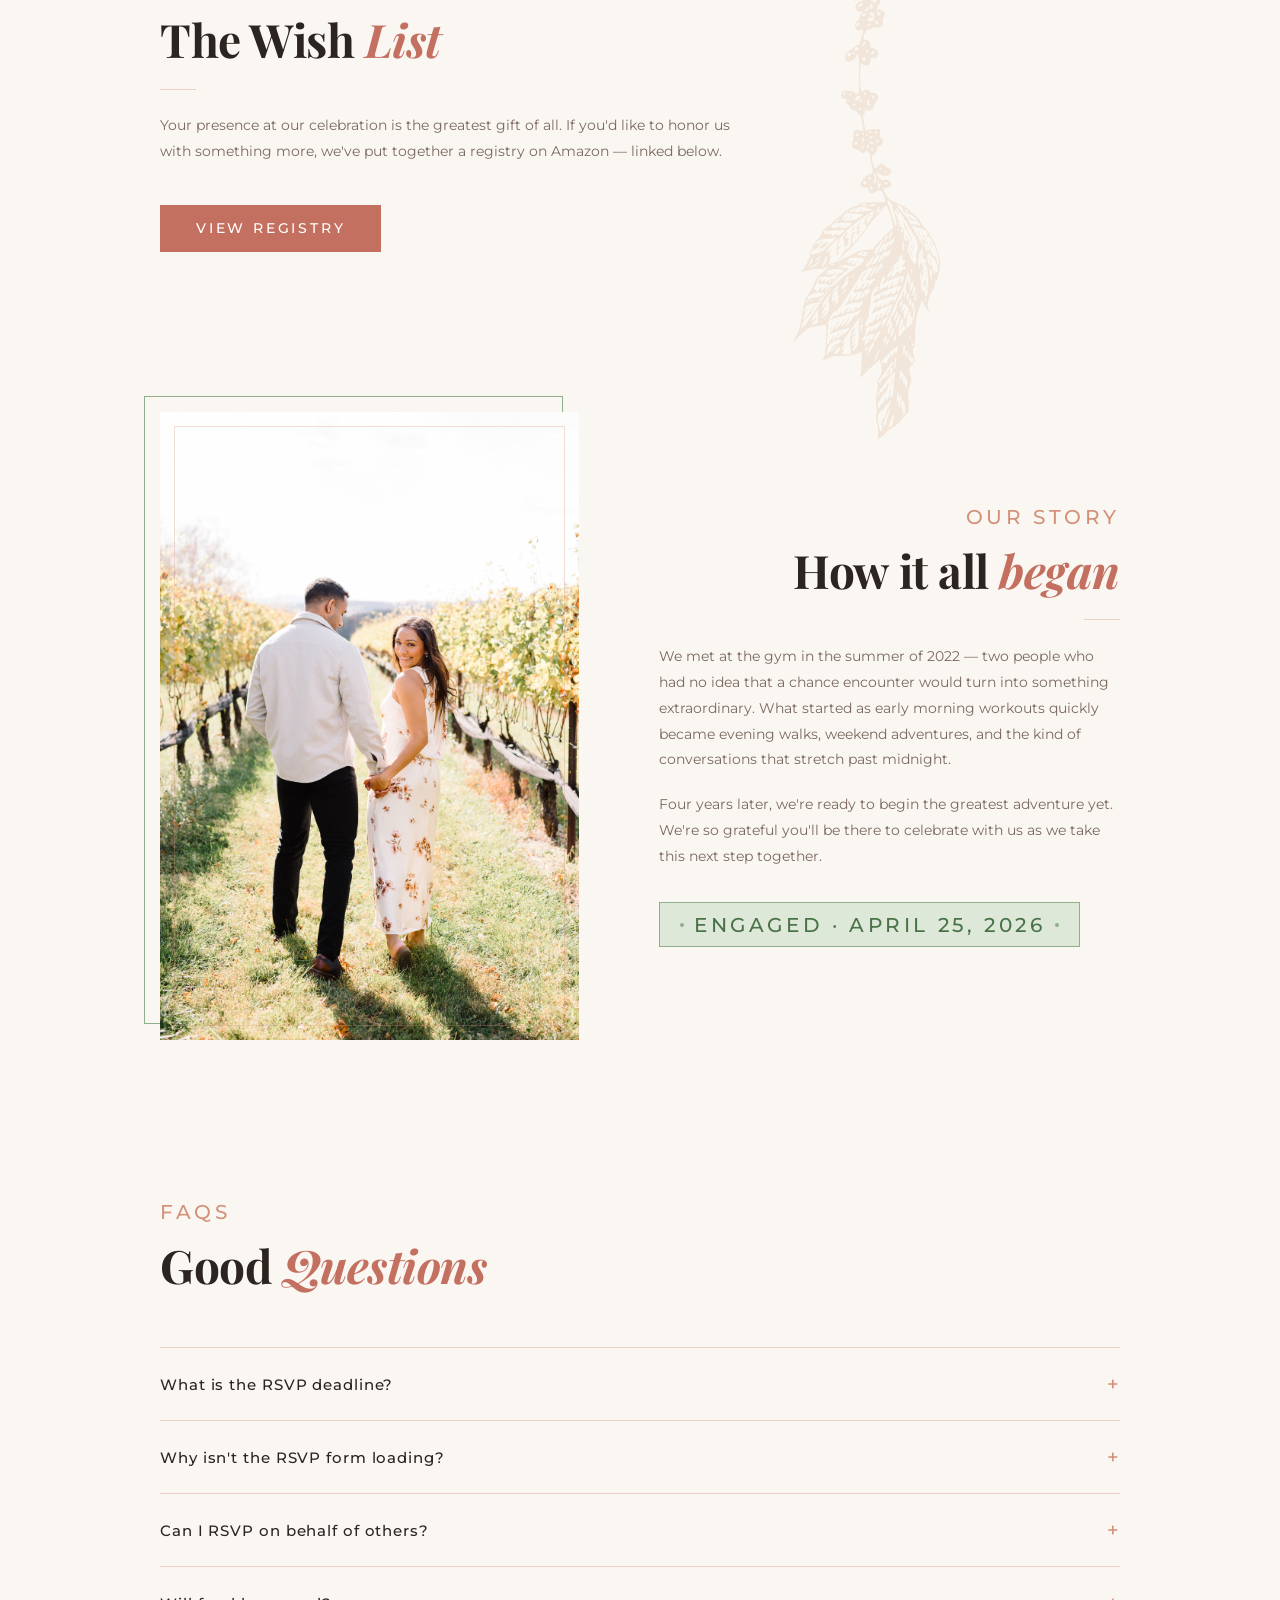
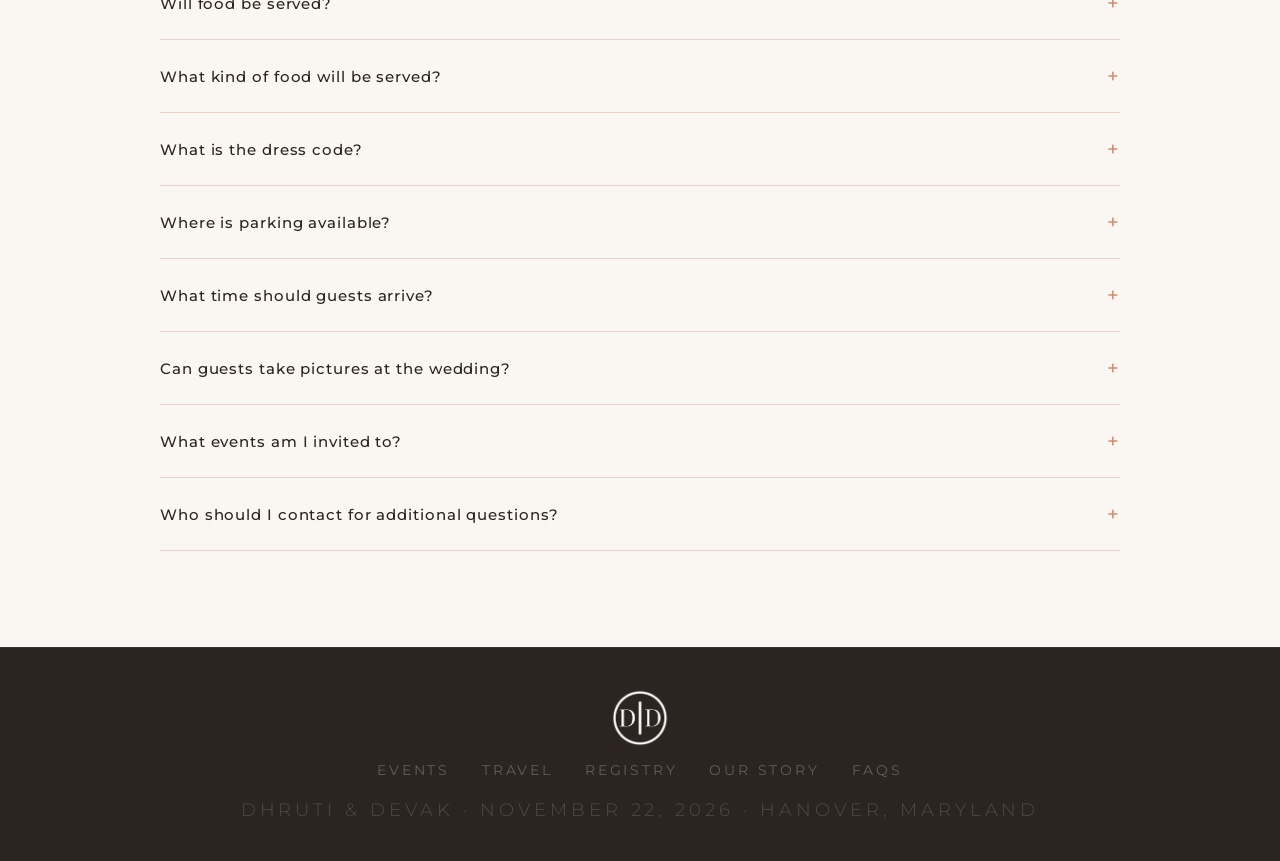
==== commit 29e53bb1: "Minor formatting changes" ====
--- a/index.html
+++ b/index.html
@@ -19,7 +19,7 @@
   <!-- NAV -->
   <nav>
     <ul class="nav-links nav-links--left">
-      <li><a href="index.html" class="nav-link">Home</a></li>
+      <li><a href="/" class="nav-link">Home</a></li>
       <li><a href="story/" class="nav-link">Our Story</a></li>
       <li><a href="events/" class="nav-link">Events</a></li>
     </ul>
@@ -350,6 +350,11 @@
         </details>
 
         <details class="faq-item">
+          <summary class="faq-q">What events am I invited to?</summary>
+          <p class="faq-a paragraph">When you RSVP, you'll see options for the Wedding, Reception, or both — these reflect the event(s) we're so excited to celebrate with you! We truly wish we could include everyone in every part of our big day, but due to space and logistics, we're not able to. We hope you understand, and we can't wait to celebrate with you at the event(s) you're joining us for! 💕</p>
+        </details>
+
+        <details class="faq-item">
           <summary class="faq-q">Who should I contact for additional questions?</summary>
           <p class="faq-a paragraph">Please contact Dhruti Ramani and/or Devak Murali for any additional questions.</p>
         </details>
--- a/css/index.css
+++ b/css/index.css
@@ -996,6 +996,7 @@
   /* ── VENUE ── */
   .venue-section { background: transparent; }
   .venue-content { padding: 3rem 1.5rem; }
+  .venue-vine { filter: brightness(0) invert(1) sepia(1) saturate(0.8) hue-rotate(50deg) brightness(0.7); }
 
   /* ── SHARED SECTIONS ── */
   section { padding: 3rem 1.5rem 4rem; }
@@ -1023,7 +1024,7 @@
 
   /* ── STORY ── */
   .story-grid { grid-template-columns: 1fr; gap: 2.5rem; }
-  .story-img { order: -1; }
+  .story-img { order: 2; }
   .story-img::before { display: none; }
 
   /* ── FAQ ── */
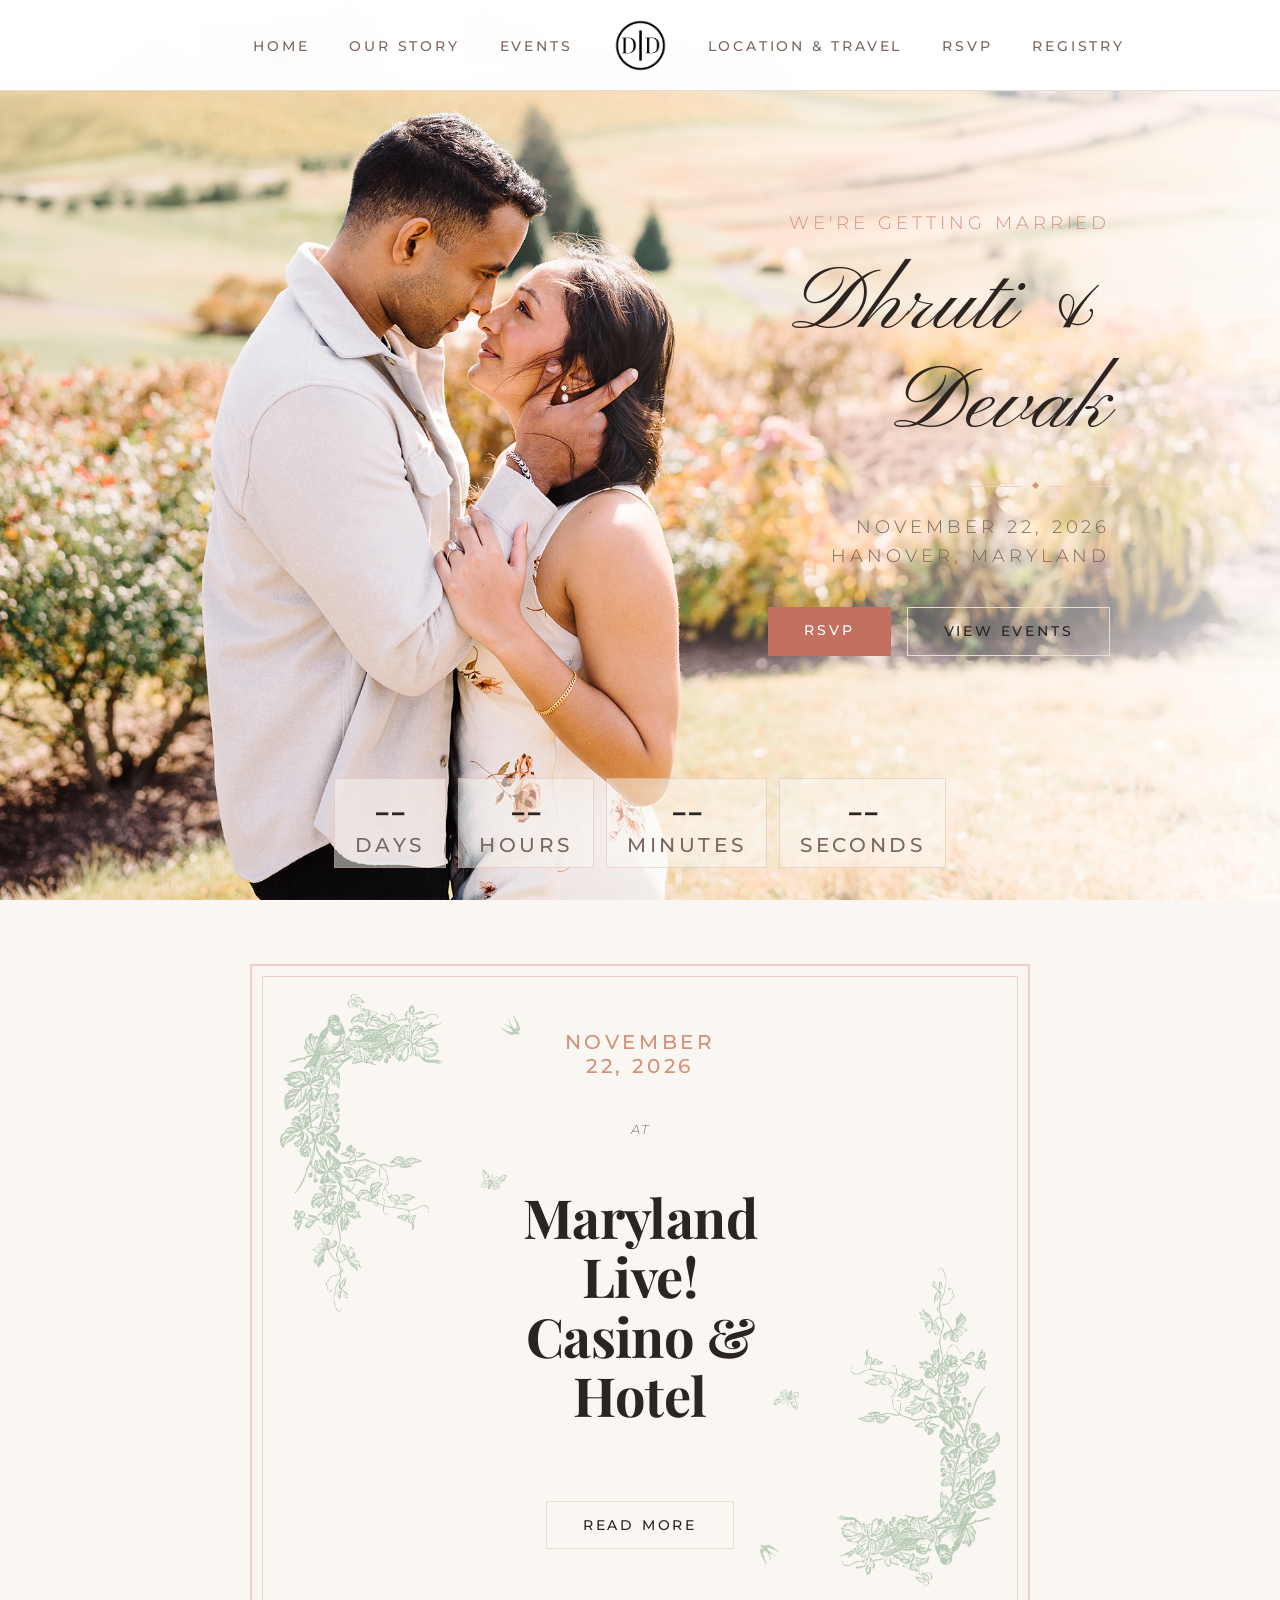
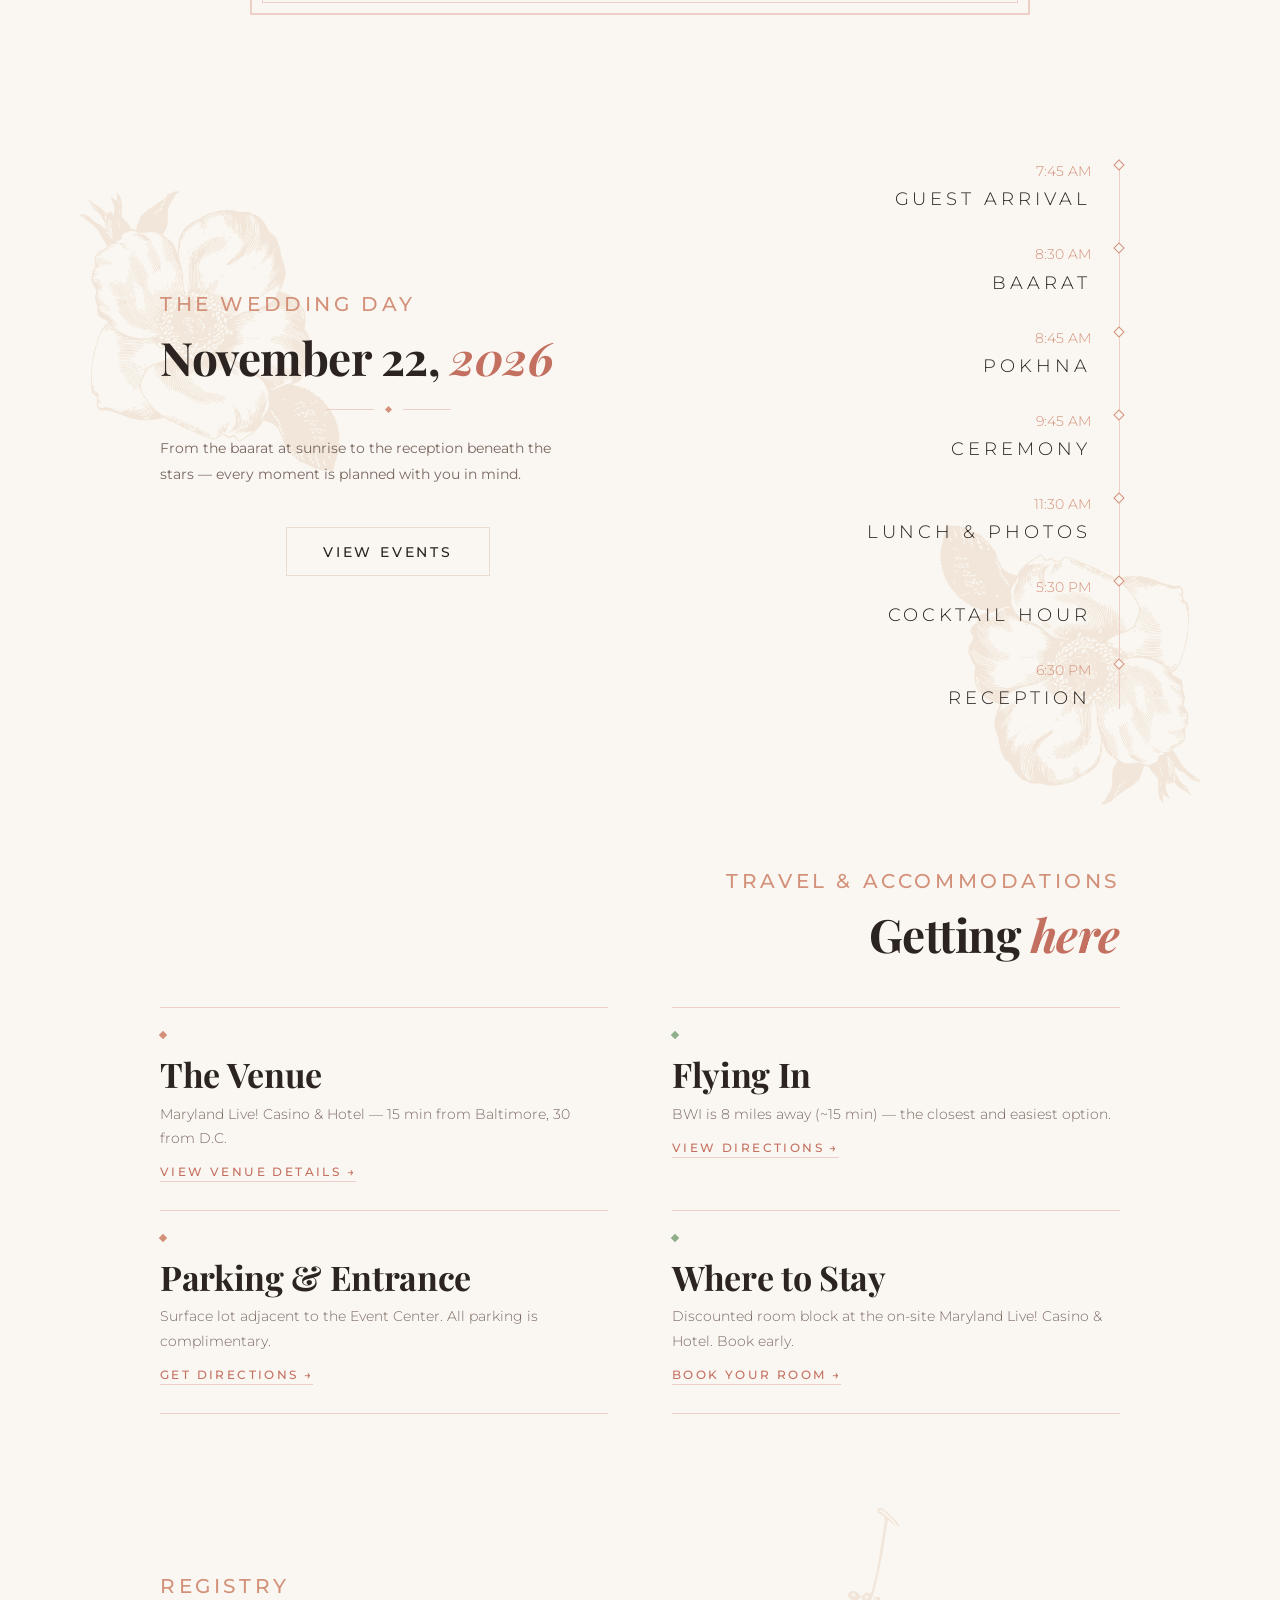
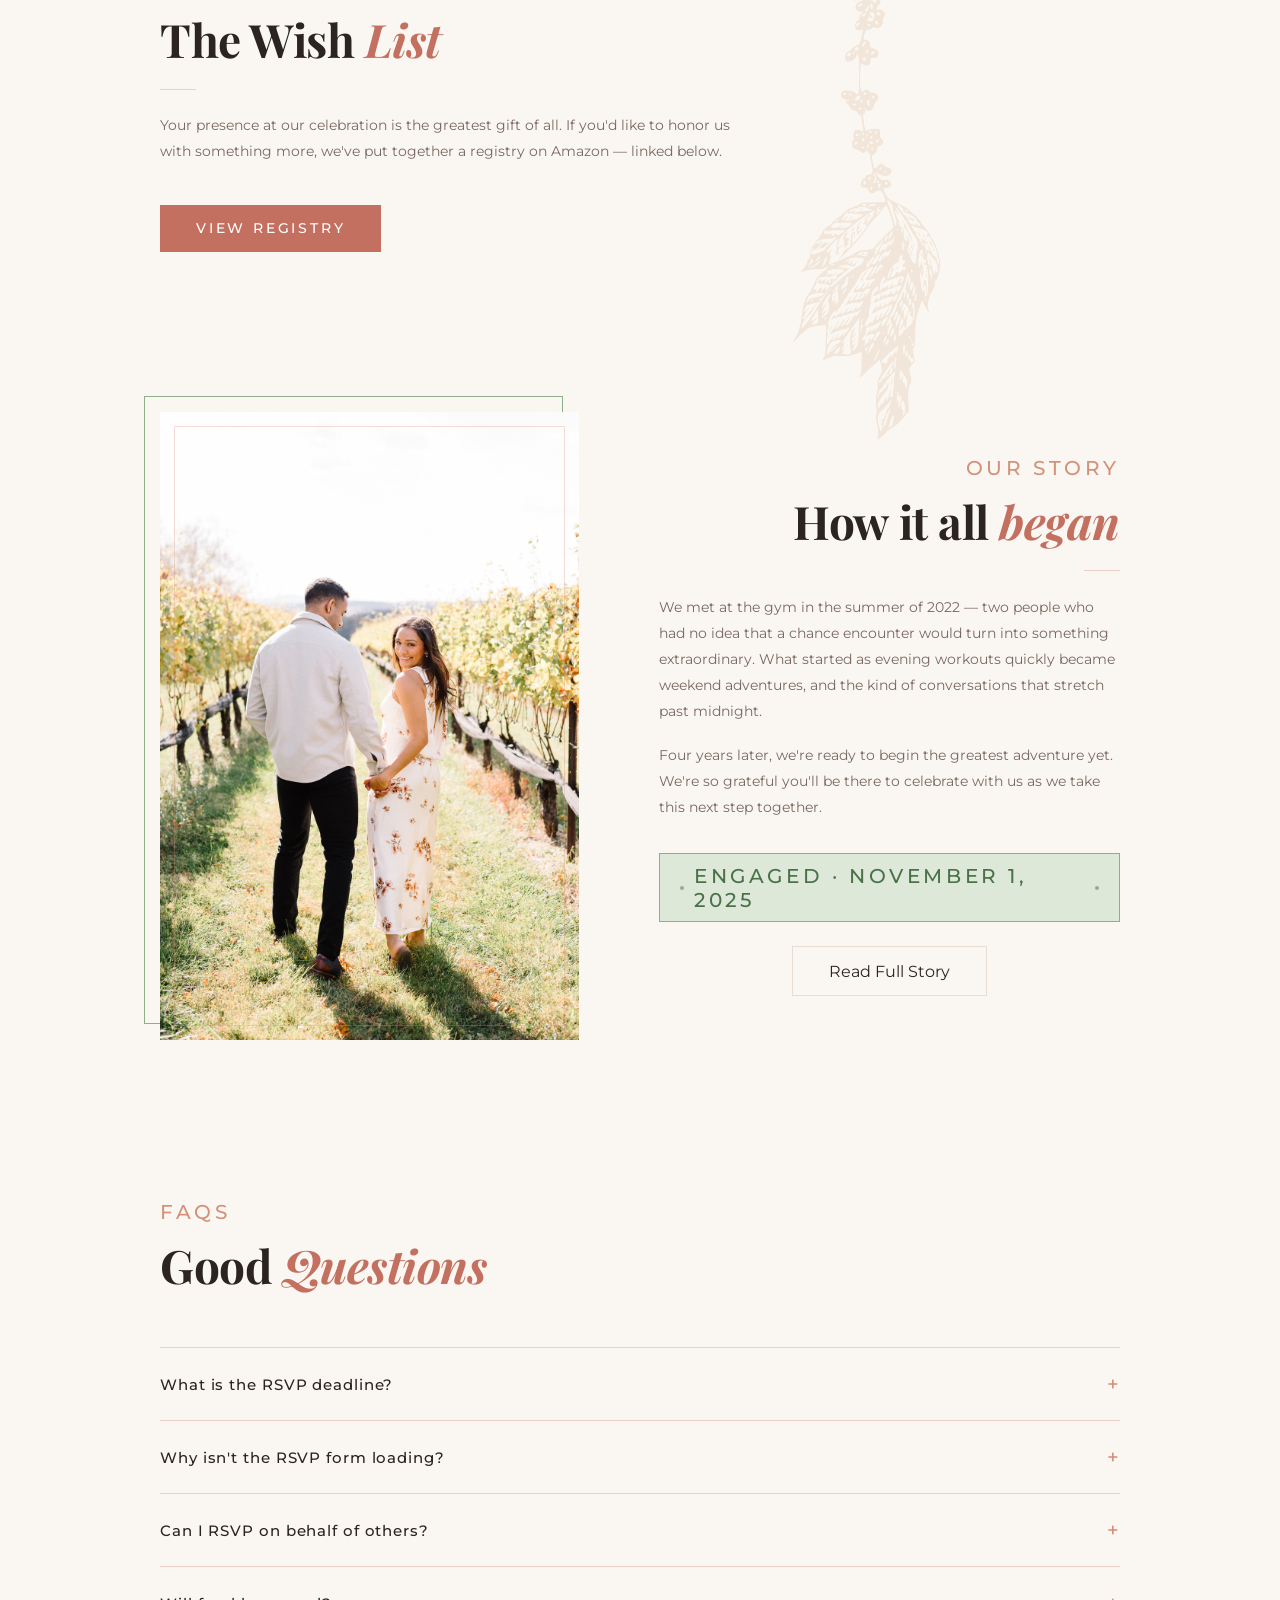
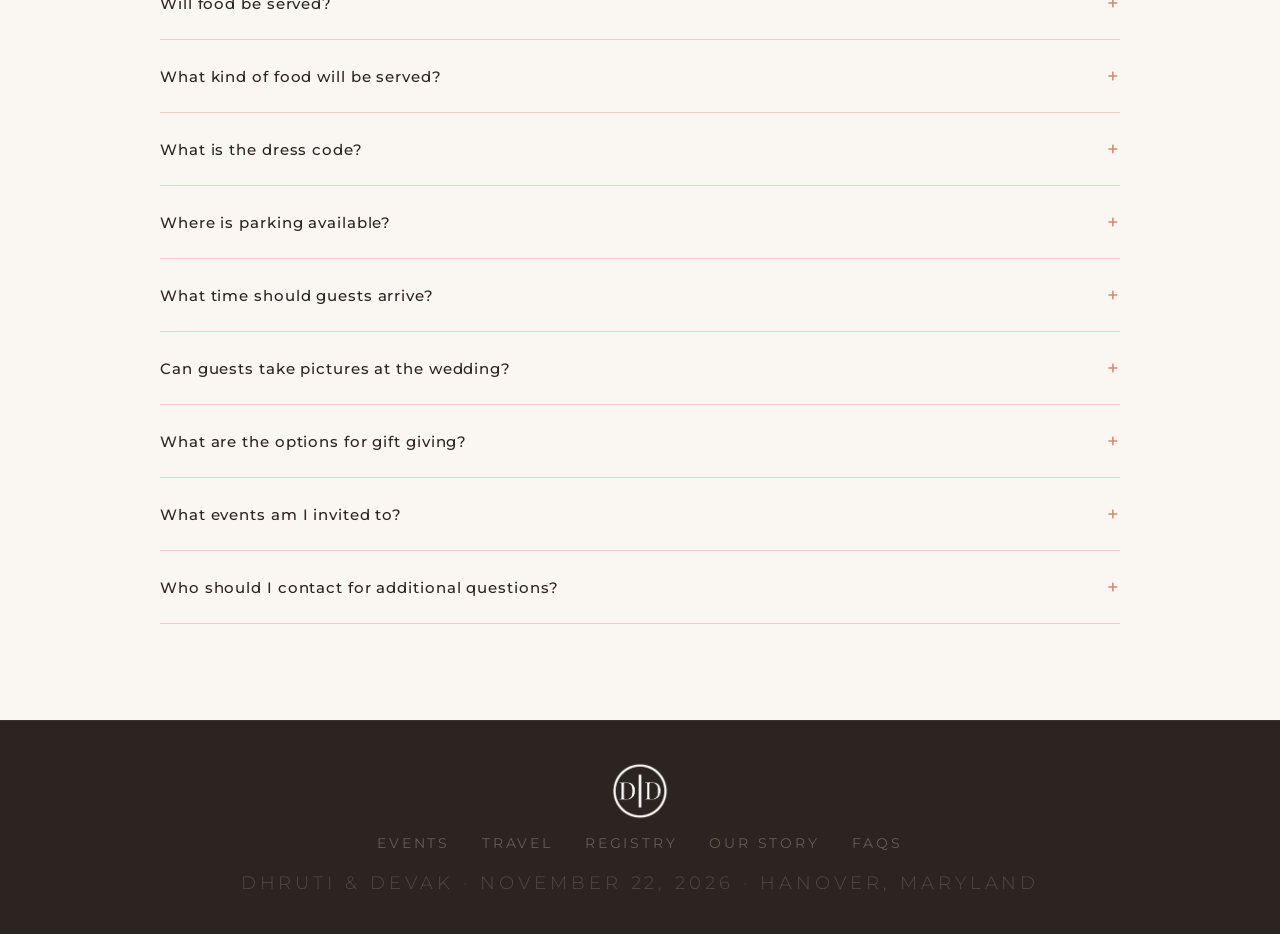
==== commit e15c7d4e: "Updated our story" ====
--- a/index.html
+++ b/index.html
@@ -283,13 +283,16 @@
           <span class="eyebrow subheading reveal">Our Story</span>
           <h2 class="section-heading heading reveal">How it all <em>began</em></h2>
           <div class="thin-rule reveal"></div>
-          <p class="body paragraph reveal">We met at the gym in the summer of 2022 — two people who had no idea that a chance encounter would turn into something extraordinary. What started as early morning workouts quickly became evening walks, weekend adventures, and the kind of conversations that stretch past midnight.</p>
+          <p class="body paragraph reveal">We met at the gym in the summer of 2022 — two people who had no idea that a chance encounter would turn into something extraordinary. What started as evening workouts quickly became weekend adventures, and the kind of conversations that stretch past midnight.</p>
           <br>
           <p class="body paragraph reveal reveal-delay-1">Four years later, we're ready to begin the greatest adventure yet. We're so grateful you'll be there to celebrate with us as we take this next step together.</p>
           <div class="story-date-badge reveal reveal-delay-2">
             <div class="badge-dot"></div>
-            <span class="subheading">Engaged · April 25, 2026</span>
+            <span class="subheading">Engaged · November 1, 2025</span>
             <div class="badge-dot"></div>
+          </div>
+          <div style="text-align:center; margin-top:1.5rem;">
+            <a href="story/" class="btn btn-outline reveal reveal-delay-3">Read Full Story</a>
           </div>
         </div>
       </div>
@@ -347,6 +350,11 @@
         <details class="faq-item">
           <summary class="faq-q">Can guests take pictures at the wedding?</summary>
           <p class="faq-a paragraph">You are welcome to take photos, but please refrain from using flash or taking extended video recordings. We ask that you be mindful of keeping phones out of sightlines to avoid blocking other guests' views or appearing in our professional photos. Rest assured, professional photos and videos will be shared with everyone after the wedding!</p>
+        </details>
+
+        <details class="faq-item">
+          <summary class="faq-q">What are the options for gift giving?</summary>
+          <p class="faq-a paragraph">We'd be so grateful for your generosity! Please feel free to check out our <a href="registry/" class="faq-link">registry page</a>, or if you'd prefer, we'll have an envelope box available at the reception. To help keep things running smoothly on the day, we kindly ask that you hold off on bringing boxed gifts to the wedding and reception.</p>
         </details>
 
         <details class="faq-item">
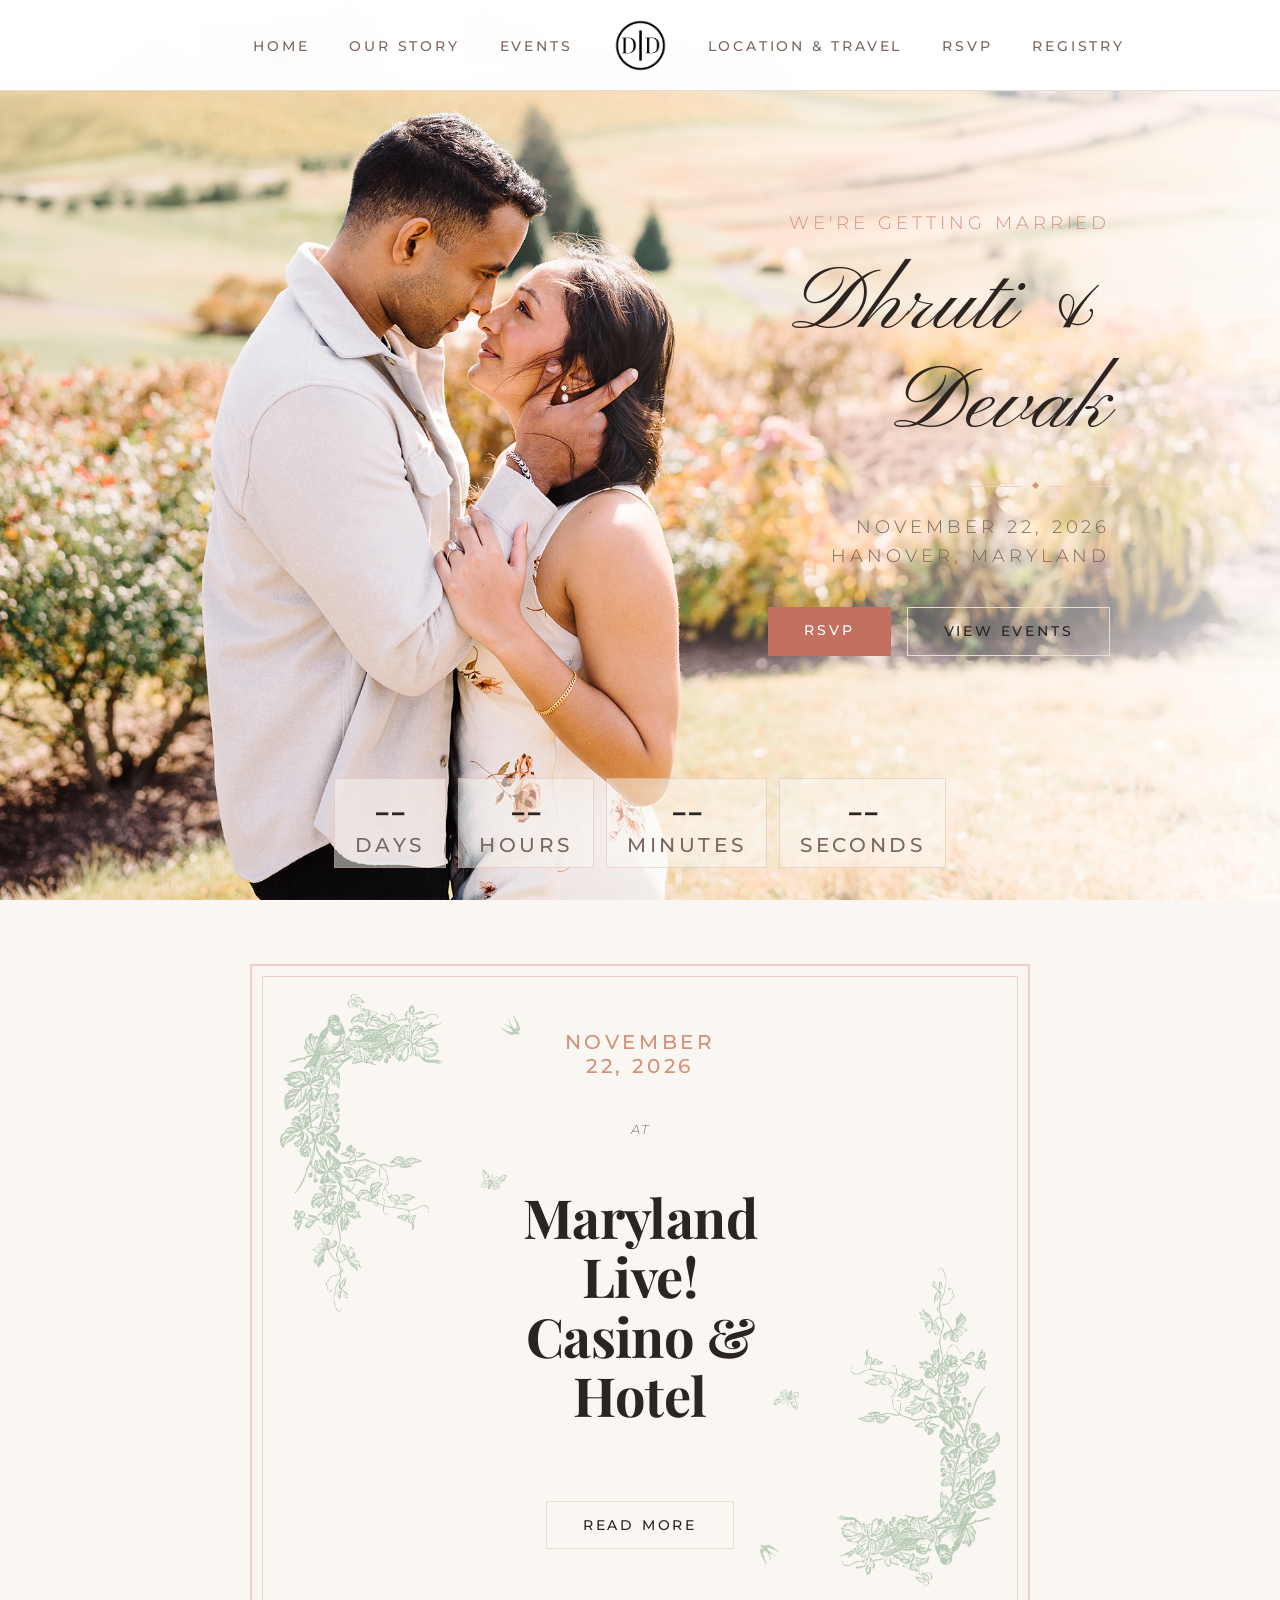
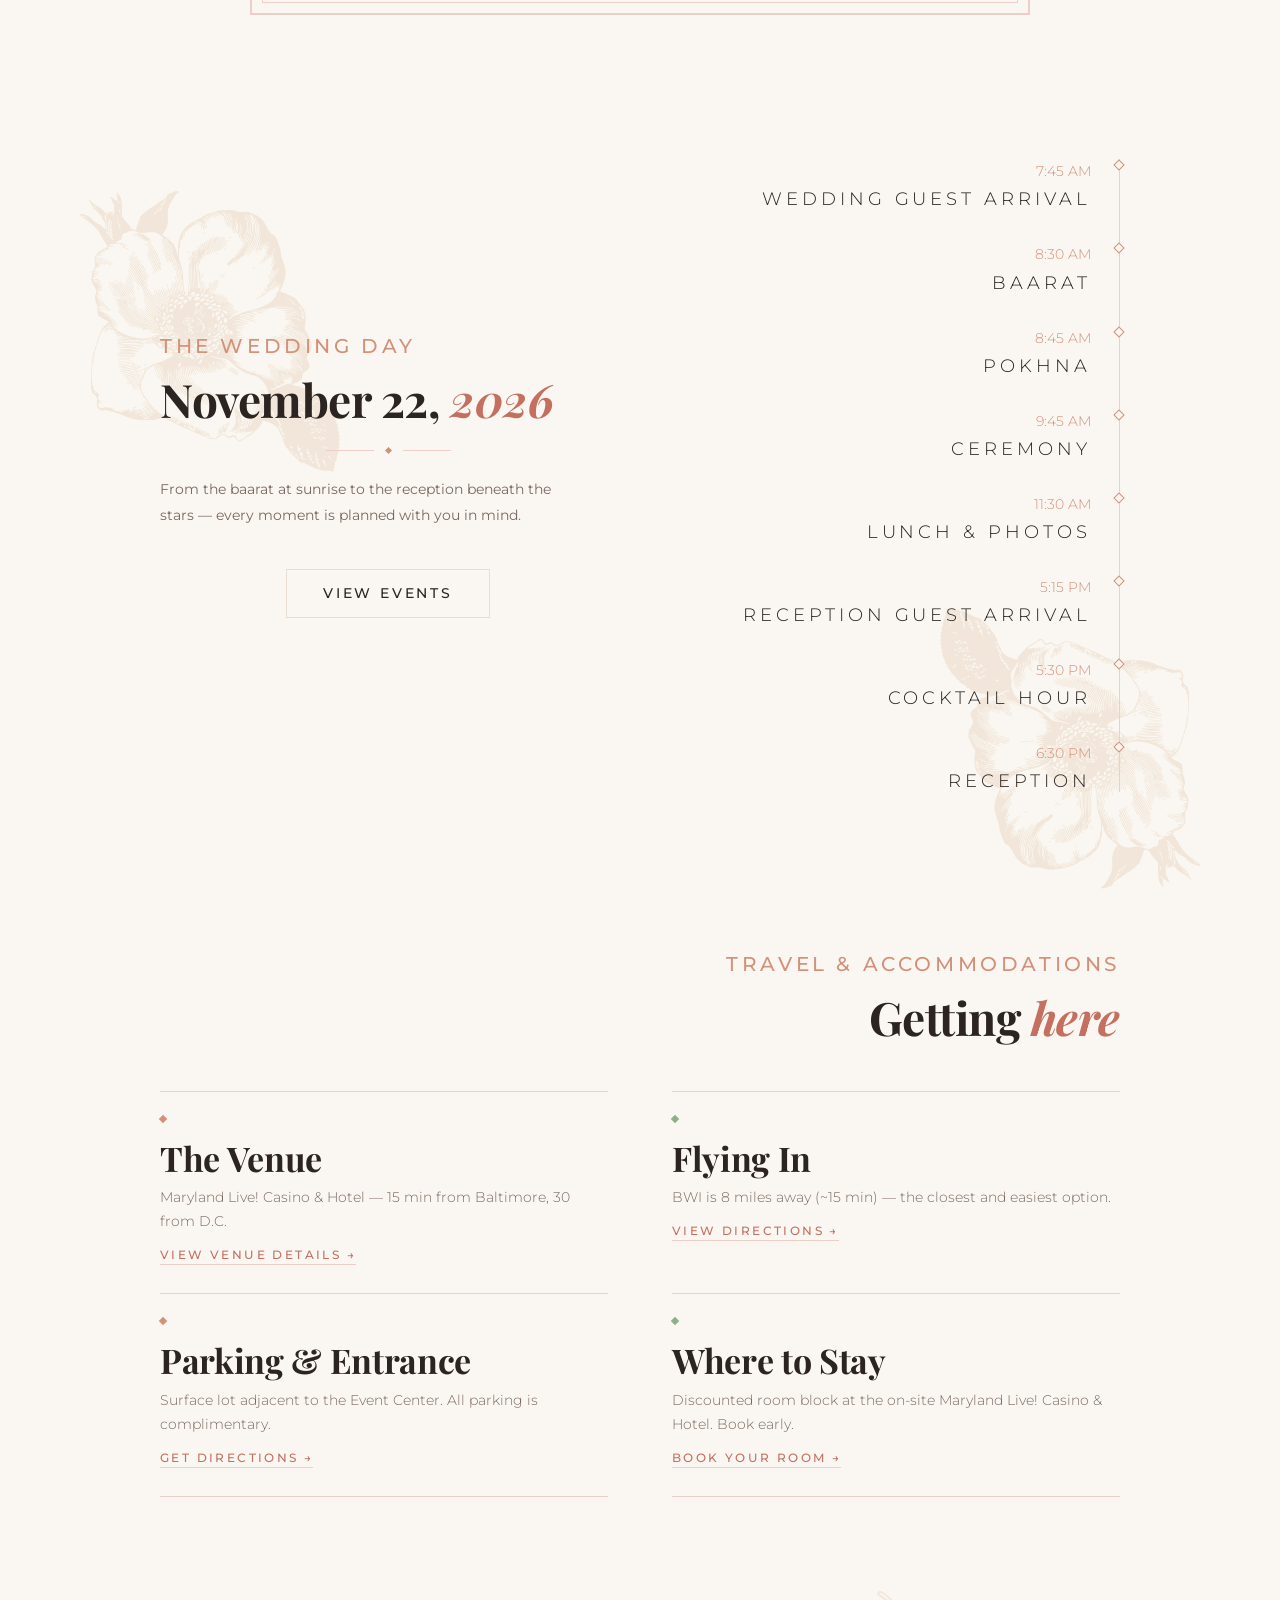
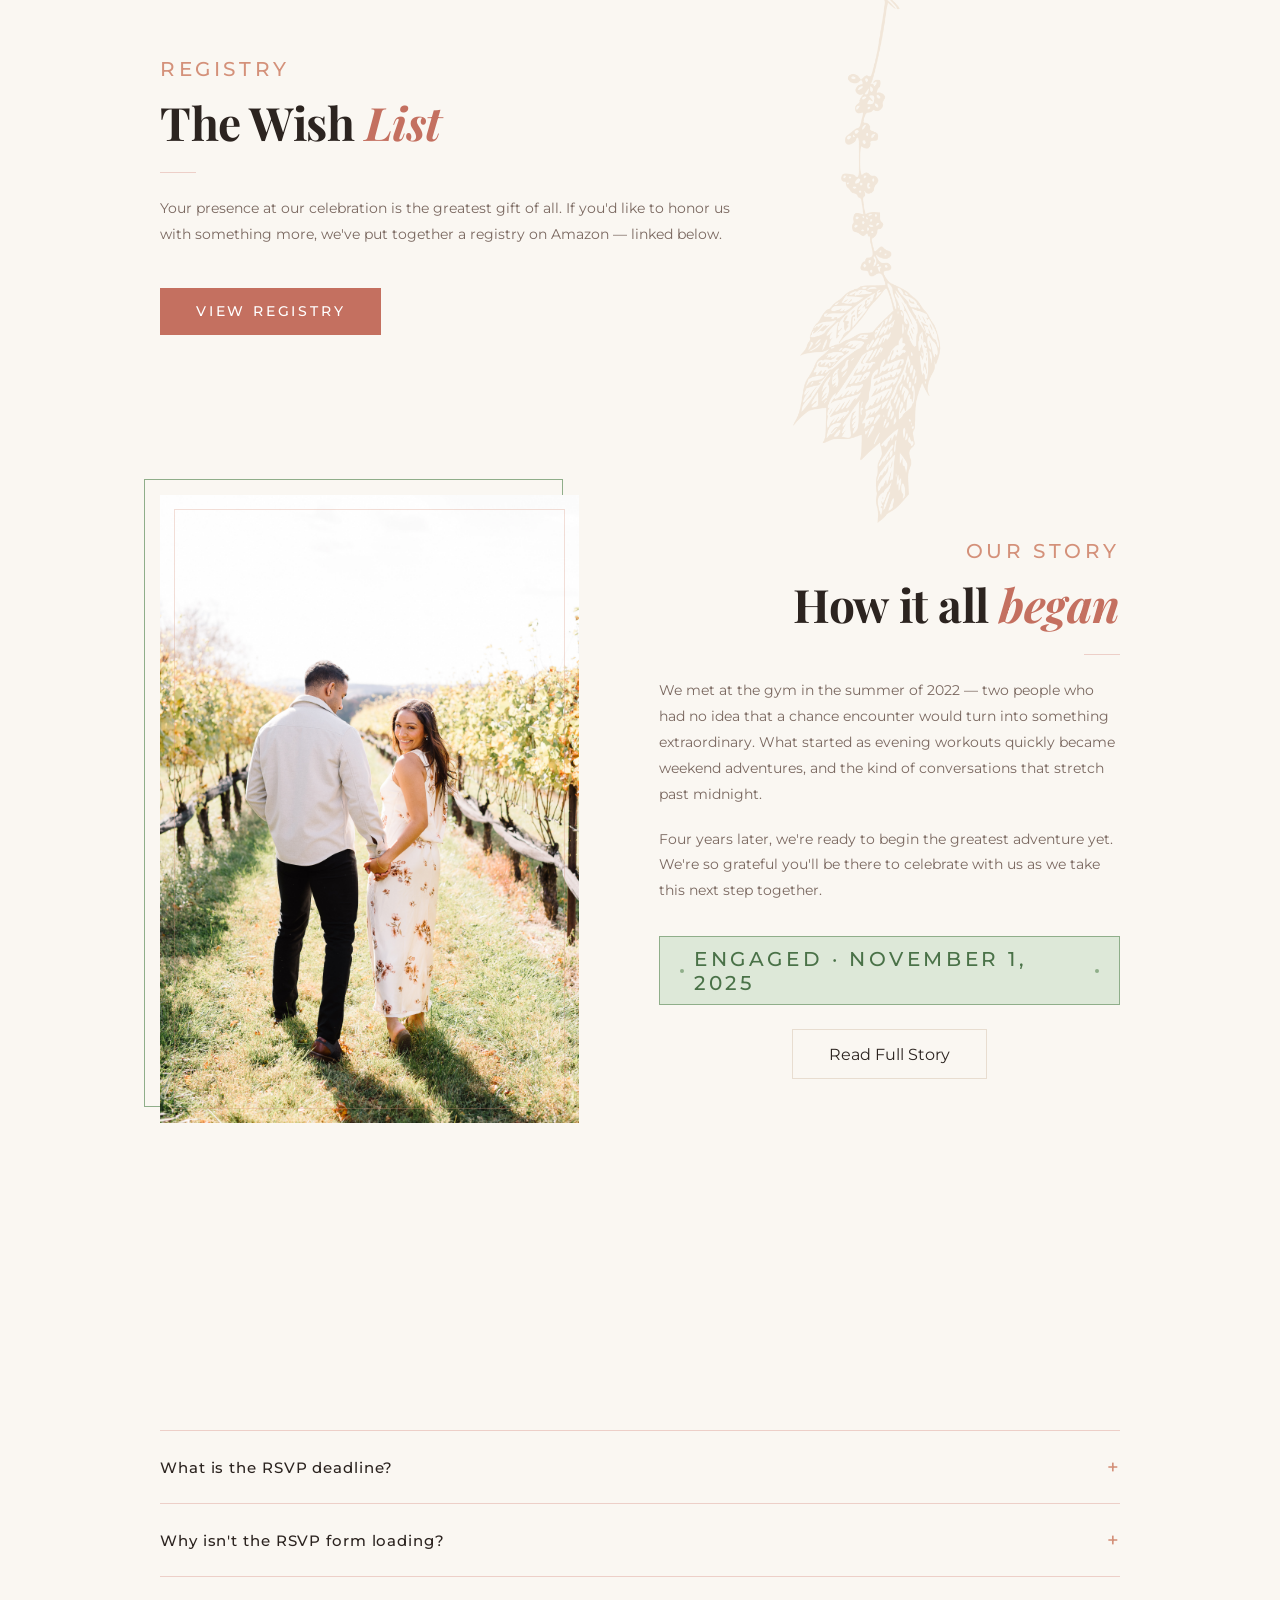
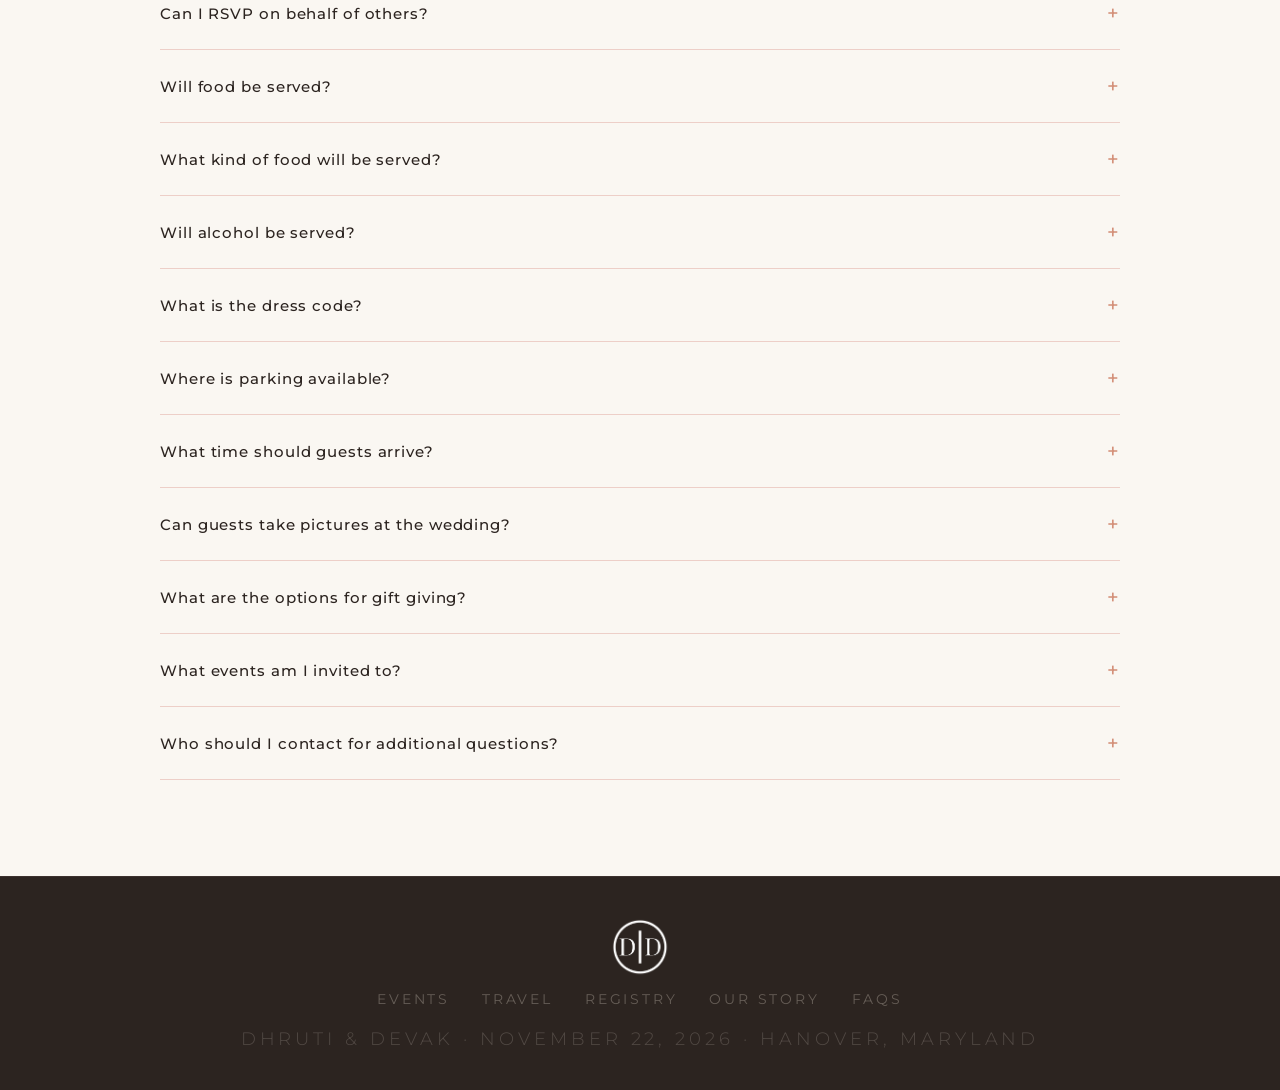
==== commit 51697a35: "Changes and added Seating Form and Photo Group Form" ====
--- a/index.html
+++ b/index.html
@@ -159,7 +159,7 @@
               <div class="v-tl-node"><div class="v-tl-diamond"></div></div>
               <div class="v-tl-content">
                 <span class="v-tl-time paragraph">7:45 AM</span>
-                <span class="v-tl-name subtitle">Guest Arrival</span>
+                <span class="v-tl-name subtitle">Wedding Guest Arrival</span>
               </div>
             </div>
 
@@ -192,6 +192,14 @@
               <div class="v-tl-content">
                 <span class="v-tl-time paragraph">11:30 AM</span>
                 <span class="v-tl-name subtitle">Lunch &amp; Photos</span>
+              </div>
+            </div>
+
+            <div class="v-timeline-item">
+              <div class="v-tl-node"><div class="v-tl-diamond"></div></div>
+              <div class="v-tl-content">
+                <span class="v-tl-time paragraph">5:15 PM</span>
+                <span class="v-tl-name subtitle">Reception Guest Arrival</span>
               </div>
             </div>
 
@@ -333,8 +341,13 @@
         </details>
 
         <details class="faq-item">
+          <summary class="faq-q">Will alcohol be served?</summary>
+          <p class="faq-a paragraph">Out of respect for our families' traditions, alcohol will not be provided at the events. During the reception, guests are welcome to purchase drinks directly from the venue, but we ask that you be back in your seats promptly so we don't miss a moment. Please drink responsibly.</p>
+        </details>
+
+        <details class="faq-item">
           <summary class="faq-q">What is the dress code?</summary>
-          <p class="faq-a paragraph">Festive Indian attire is encouraged for the morning ceremony. Kindly refrain from wearing red and white combinations. We would also appreciate it if you could try to match our color palette! For the evening reception, formal Western or Indian attire is welcome.</p>
+          <p class="faq-a paragraph">Morning Ceremony: Festive Indian attire is encouraged. Please avoid shades of red (including maroon and velvet) and white (including cream and off-white), as these are reserved for the bride and groom. We also ask that you keep your outfit relatively simple — nothing too elaborate — so the couple can shine on their special day.<br><br>Evening Cocktail Hour &amp; Reception: Indian attire is still welcome, or you're welcome to dress in Western formal wear — suits for men, long gowns for women. Please avoid pistachio green at the reception.</p>
         </details>
 
         <details class="faq-item">
